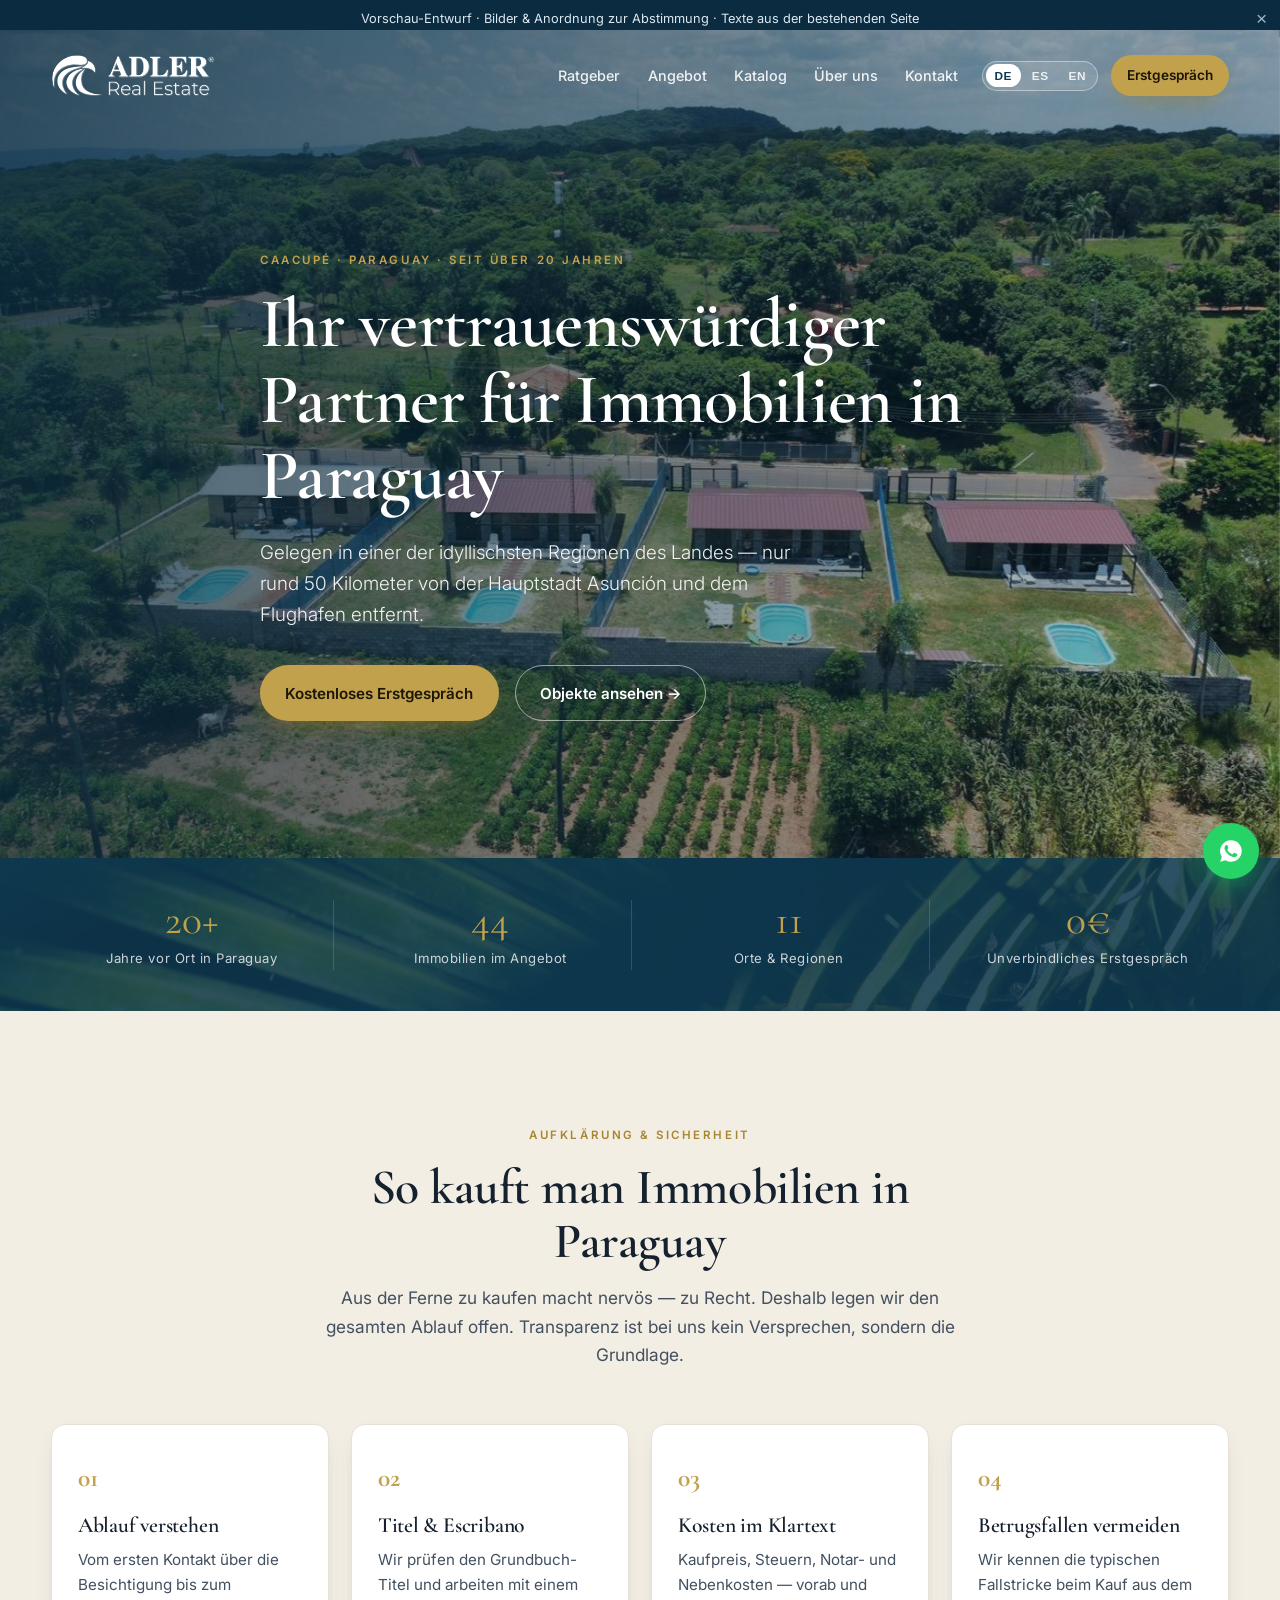
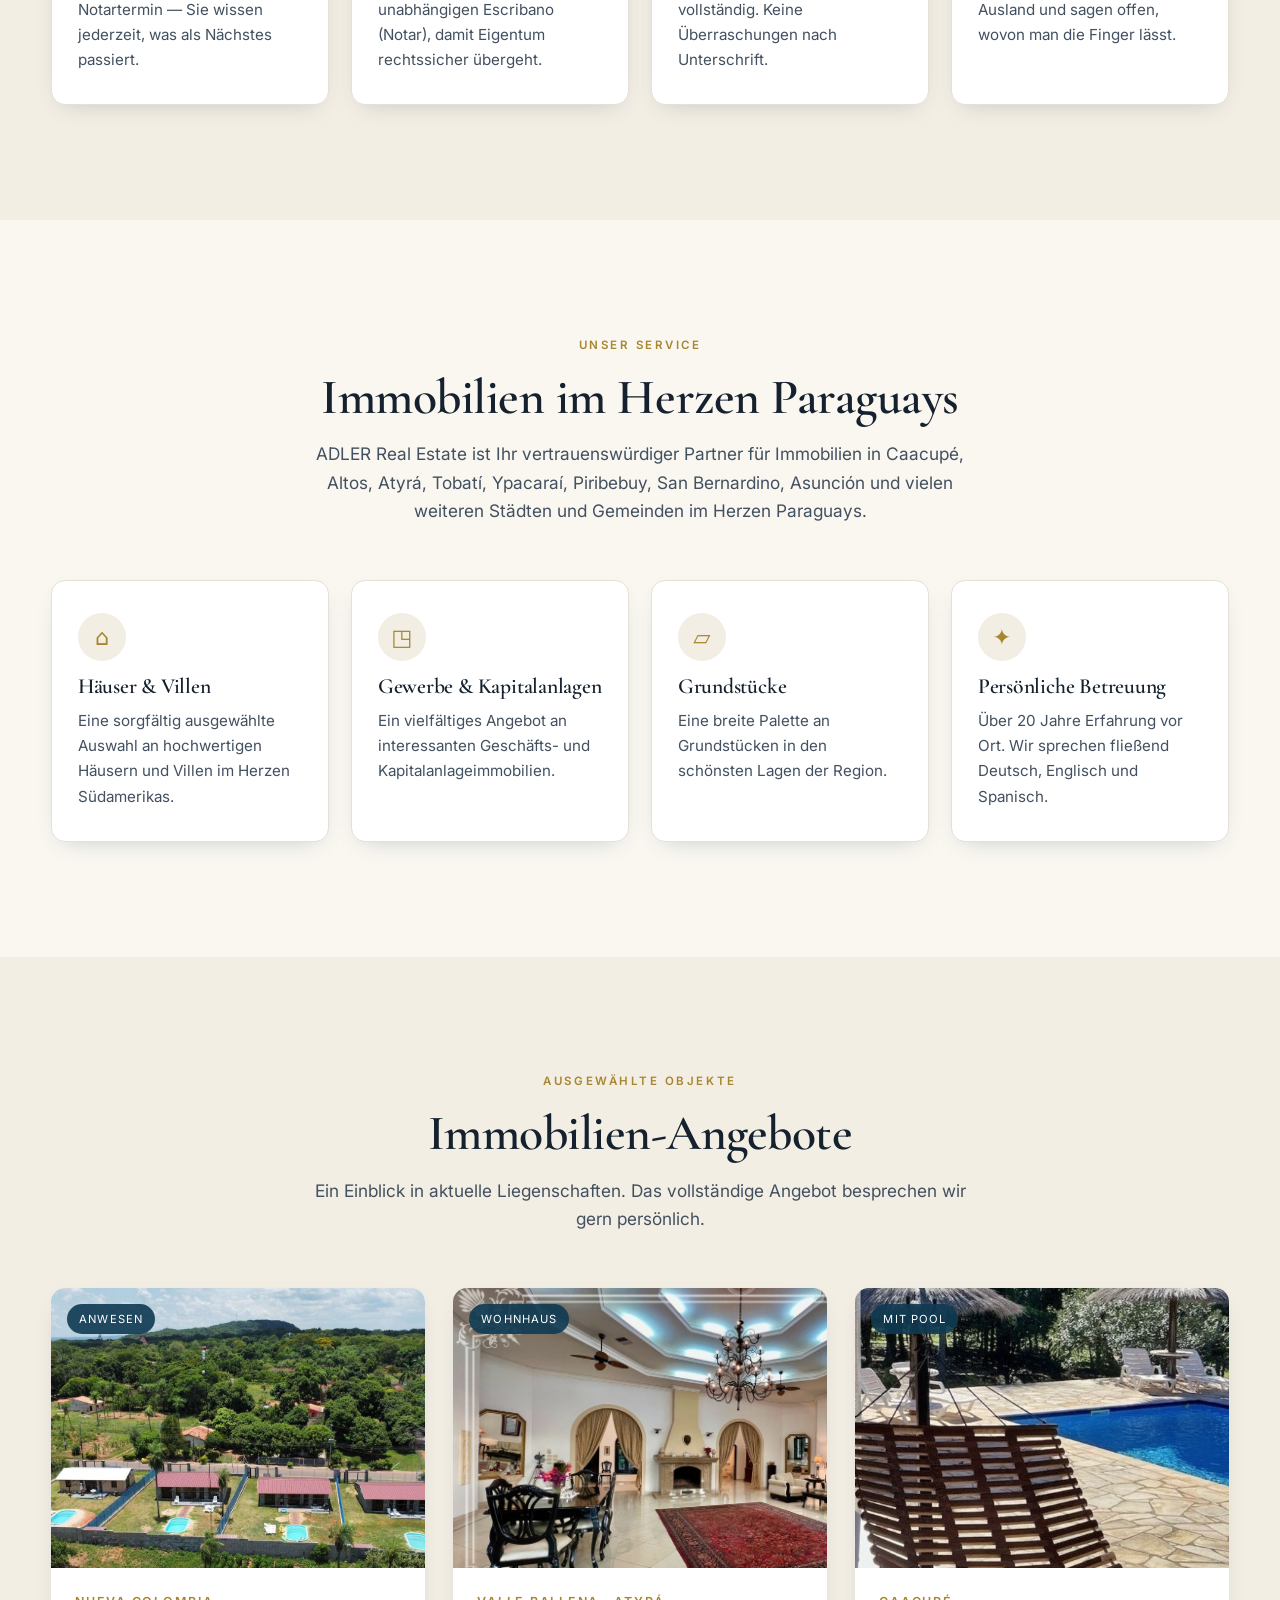
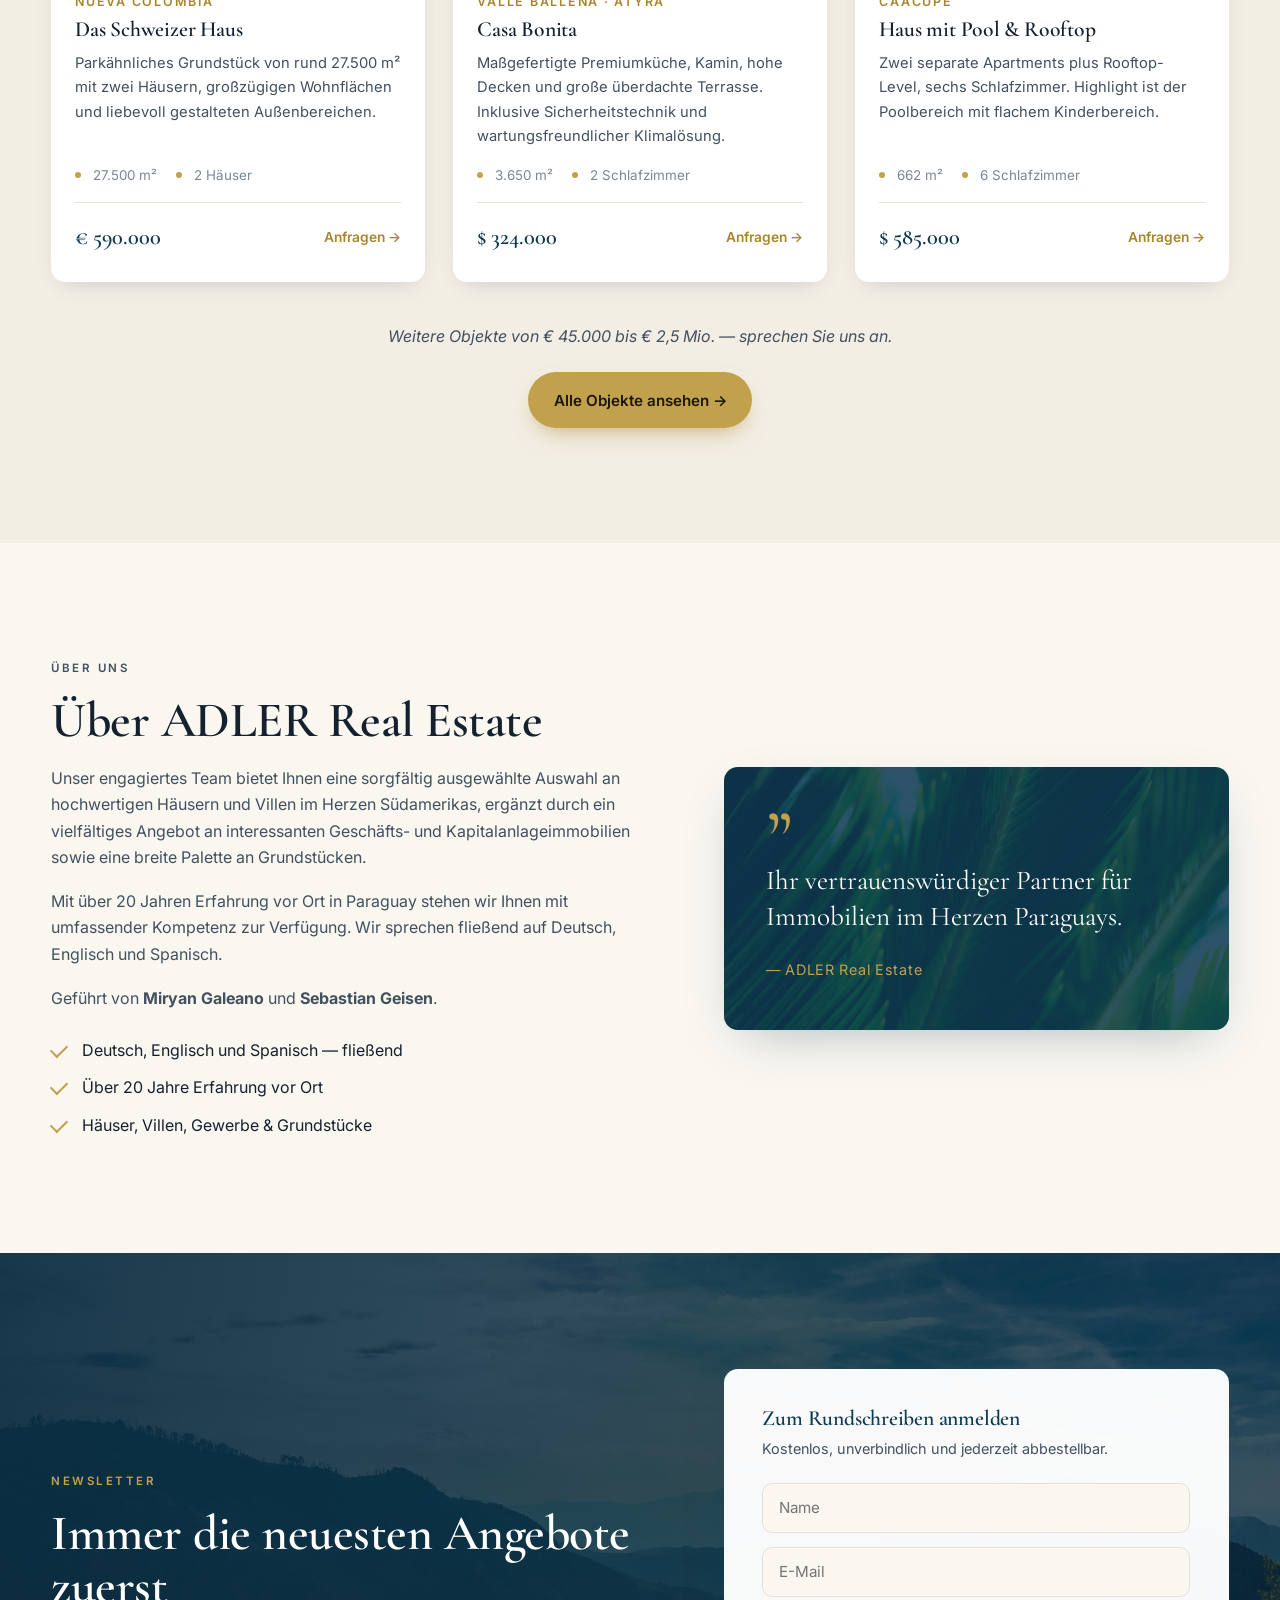
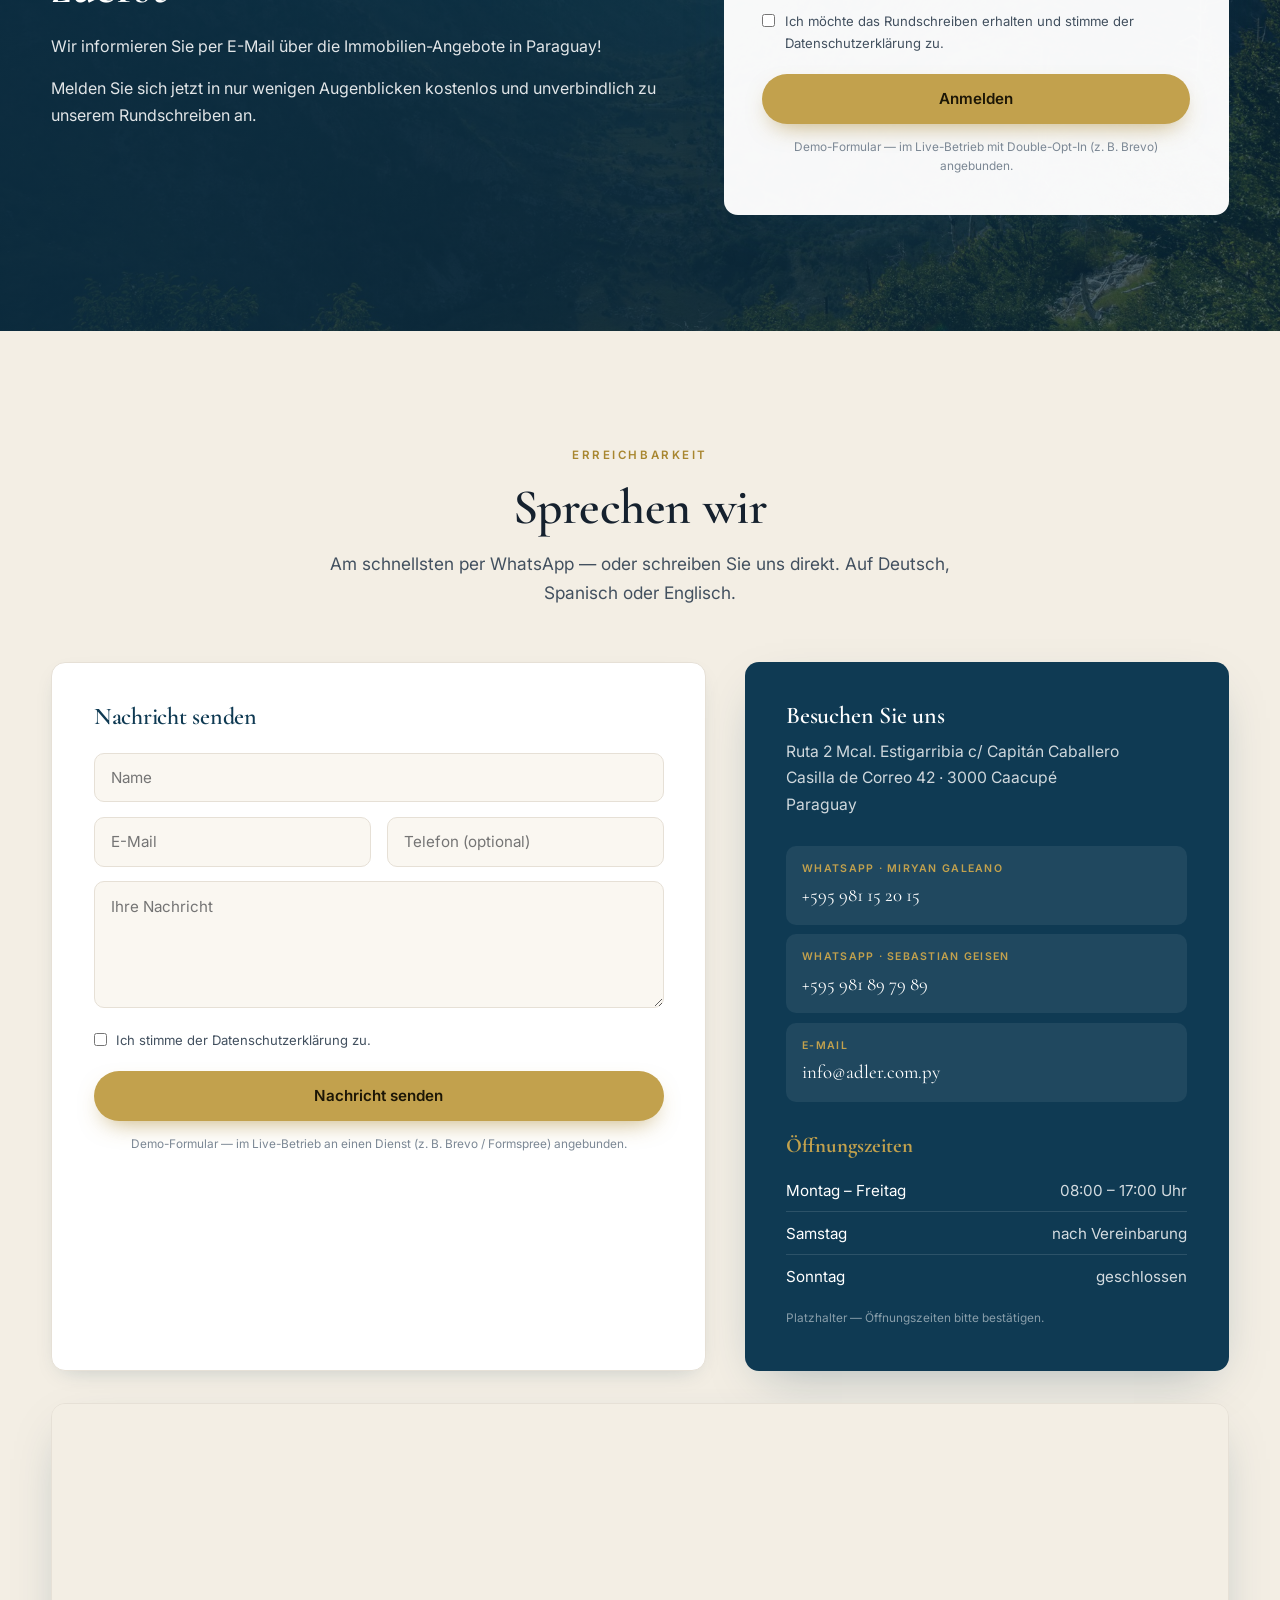
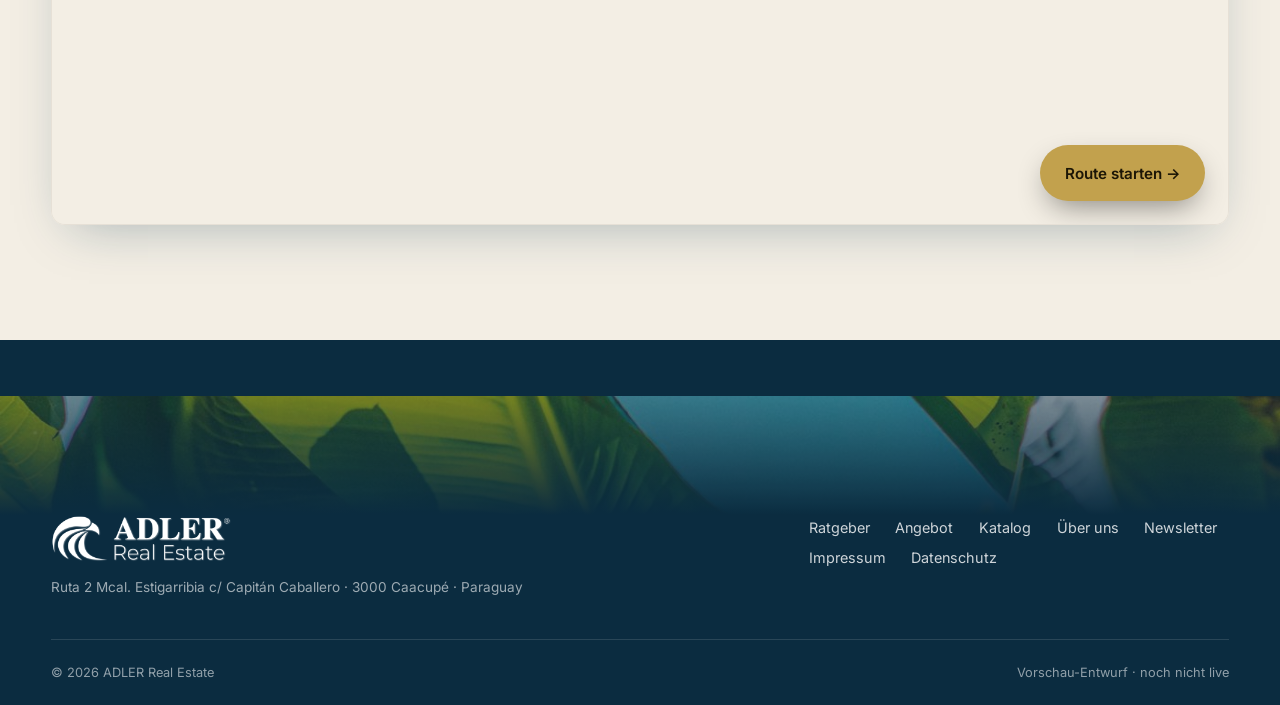
==== index.html @ 0ce776f1 "Favicon (Adlerkopf), 'exklusiv' entfernt (neutrale echte Wortwahl), Detailseiten: 2-Spalten mit stic" ====
<!DOCTYPE html>
<html lang="de">
<head>
  <meta charset="UTF-8" />
  <meta name="viewport" content="width=device-width, initial-scale=1.0" />
  <link rel="icon" type="image/png" sizes="32x32" href="assets/img/favicon-32.png" />
  <link rel="icon" type="image/png" sizes="512x512" href="assets/img/favicon-512.png" />
  <link rel="apple-touch-icon" href="assets/img/favicon-180.png" />
  <title>ADLER Real Estate — Immobilien in Paraguay, ehrlich begleitet</title>
  <meta name="description" content="Immobilien in Paraguay mit über 20 Jahren Erfahrung vor Ort. Ehrliche Begleitung beim Kauf — Ablauf, Kosten und Sicherheit transparent erklärt. Deutsch · Español · English." />
  <link rel="preconnect" href="https://fonts.googleapis.com" />
  <link rel="preconnect" href="https://fonts.gstatic.com" crossorigin />
  <link href="https://fonts.googleapis.com/css2?family=Cormorant+Garamond:ital,wght@0,400;0,500;0,600;0,700;1,400&family=Inter:wght@300;400;500;600;700&display=swap" rel="stylesheet" />
  <link rel="stylesheet" href="assets/css/styles.css?v=10" />
</head>
<body>

  <!-- Prototype banner -->
  <div class="proto-bar" id="protoBar">
    <span data-i18n="proto">Vorschau-Entwurf · Inhalte &amp; Bilder sind Platzhalter zur Abstimmung</span>
    <button class="proto-close" aria-label="schließen" onclick="document.getElementById('protoBar').remove()">×</button>
  </div>

  <!-- Header -->
  <header class="site-header" id="header">
    <div class="container header-inner">
      <a href="#top" class="brand" aria-label="ADLER Real Estate">
        <img src="assets/img/logo-white.png" alt="ADLER Real Estate" class="brand-logo brand-logo--light" />
        <img src="assets/img/logo.png" alt="ADLER Real Estate" class="brand-logo brand-logo--dark" />
      </a>

      <nav class="nav" id="nav">
        <a href="#kaufen" data-i18n="nav.guide">Ratgeber</a>
        <a href="#angebot" data-i18n="nav.offer">Angebot</a>
        <a href="katalog.html" data-i18n="nav.catalog">Katalog</a>
        <a href="#ueber" data-i18n="nav.about">Über uns</a>
        <a href="#kontakt" data-i18n="nav.contact">Kontakt</a>
      </nav>

      <div class="header-actions">
        <div class="lang" id="lang">
          <button class="lang-btn" data-lang="de" aria-pressed="true">DE</button>
          <button class="lang-btn" data-lang="es" aria-pressed="false">ES</button>
          <button class="lang-btn" data-lang="en" aria-pressed="false">EN</button>
        </div>
        <a href="https://wa.me/595981152015" class="btn btn-gold btn-sm" target="_blank" rel="noopener" data-i18n="cta.talk">Erstgespräch</a>
        <button class="burger" id="burger" aria-label="Menü"><span></span><span></span><span></span></button>
      </div>
    </div>
  </header>

  <main id="top">

    <!-- Hero -->
    <section class="hero">
      <div class="hero-bg" style="background-image:url('assets/img/hero.jpg')"></div>
      <div class="hero-overlay"></div>
      <div class="container hero-content reveal">
        <p class="eyebrow light" data-i18n="hero.eyebrow">Caacupé · Paraguay · seit über 20 Jahren</p>
        <h1 data-i18n="hero.title">Ihr vertrauenswürdiger Partner für Immobilien in Paraguay</h1>
        <p class="hero-lead" data-i18n="hero.lead">Gelegen in einer der idyllischsten Regionen des Landes — nur rund 50 Kilometer von der Hauptstadt Asunción und dem Flughafen entfernt.</p>
        <div class="hero-cta">
          <a href="https://wa.me/595981152015" class="btn btn-gold" target="_blank" rel="noopener" data-i18n="hero.cta1">Kostenloses Erstgespräch</a>
          <a href="#objekte" class="btn btn-ghost" data-i18n="hero.cta2">Objekte ansehen →</a>
        </div>
      </div>
    </section>

    <!-- Trust bar -->
    <section class="trust" id="trust">
      <div class="container trust-grid">
        <div class="trust-item reveal"><span class="trust-num" data-count="20" data-suffix="+">0+</span><span class="trust-lbl" data-i18n="trust.years">Jahre vor Ort in Paraguay</span></div>
        <div class="trust-item reveal"><span class="trust-num" data-count="44">0</span><span class="trust-lbl" data-i18n="trust.objects">Immobilien im Angebot</span></div>
        <div class="trust-item reveal"><span class="trust-num" data-count="11">0</span><span class="trust-lbl" data-i18n="trust.regions">Orte &amp; Regionen</span></div>
        <div class="trust-item reveal"><span class="trust-num" data-count="0" data-suffix="€">0€</span><span class="trust-lbl" data-i18n="trust.first">Unverbindliches Erstgespräch</span></div>
      </div>
    </section>

    <!-- So kauft man in Paraguay (Aufklärung / Säule 1) -->
    <section class="section section-alt" id="kaufen">
      <div class="container">
        <div class="section-head reveal">
          <p class="eyebrow" data-i18n="buy.eyebrow">Aufklärung &amp; Sicherheit</p>
          <h2 data-i18n="buy.title">So kauft man Immobilien in Paraguay</h2>
          <p class="section-intro" data-i18n="buy.intro">Aus der Ferne zu kaufen macht nervös — zu Recht. Deshalb legen wir den gesamten Ablauf offen. Transparenz ist bei uns kein Versprechen, sondern die Grundlage.</p>
        </div>
        <div class="steps">
          <article class="step reveal">
            <span class="step-num">01</span>
            <h3 data-i18n="buy.s1.t">Ablauf verstehen</h3>
            <p data-i18n="buy.s1.d">Vom ersten Kontakt über die Besichtigung bis zum Notartermin — Sie wissen jederzeit, was als Nächstes passiert.</p>
          </article>
          <article class="step reveal">
            <span class="step-num">02</span>
            <h3 data-i18n="buy.s2.t">Titel &amp; Escribano</h3>
            <p data-i18n="buy.s2.d">Wir prüfen den Grundbuch-Titel und arbeiten mit einem unabhängigen Escribano (Notar), damit Eigentum rechtssicher übergeht.</p>
          </article>
          <article class="step reveal">
            <span class="step-num">03</span>
            <h3 data-i18n="buy.s3.t">Kosten im Klartext</h3>
            <p data-i18n="buy.s3.d">Kaufpreis, Steuern, Notar- und Nebenkosten — vorab und vollständig. Keine Überraschungen nach Unterschrift.</p>
          </article>
          <article class="step reveal">
            <span class="step-num">04</span>
            <h3 data-i18n="buy.s4.t">Betrugsfallen vermeiden</h3>
            <p data-i18n="buy.s4.d">Wir kennen die typischen Fallstricke beim Kauf aus dem Ausland und sagen offen, wovon man die Finger lässt.</p>
          </article>
        </div>
      </div>
    </section>

    <!-- Unser Service / Angebot -->
    <section class="section" id="angebot">
      <div class="container">
        <div class="section-head reveal">
          <p class="eyebrow" data-i18n="offer.eyebrow">Unser Service</p>
          <h2 data-i18n="offer.title">Immobilien im Herzen Paraguays</h2>
          <p class="section-intro" data-i18n="offer.intro">ADLER Real Estate ist Ihr vertrauenswürdiger Partner für Immobilien in Caacupé, Altos, Atyrá, Tobatí, Ypacaraí, Piribebuy, San Bernardino, Asunción und vielen weiteren Städten und Gemeinden im Herzen Paraguays.</p>
        </div>
        <div class="steps">
          <article class="step reveal">
            <span class="step-ico" aria-hidden="true">⌂</span>
            <h3 data-i18n="offer.o1.t">Häuser &amp; Villen</h3>
            <p data-i18n="offer.o1.d">Eine sorgfältig ausgewählte Auswahl an hochwertigen Häusern und Villen im Herzen Südamerikas.</p>
          </article>
          <article class="step reveal">
            <span class="step-ico" aria-hidden="true">◳</span>
            <h3 data-i18n="offer.o2.t">Gewerbe &amp; Kapitalanlagen</h3>
            <p data-i18n="offer.o2.d">Ein vielfältiges Angebot an interessanten Geschäfts- und Kapitalanlageimmobilien.</p>
          </article>
          <article class="step reveal">
            <span class="step-ico" aria-hidden="true">▱</span>
            <h3 data-i18n="offer.o3.t">Grundstücke</h3>
            <p data-i18n="offer.o3.d">Eine breite Palette an Grundstücken in den schönsten Lagen der Region.</p>
          </article>
          <article class="step reveal">
            <span class="step-ico" aria-hidden="true">✦</span>
            <h3 data-i18n="offer.o4.t">Persönliche Betreuung</h3>
            <p data-i18n="offer.o4.d">Über 20 Jahre Erfahrung vor Ort. Wir sprechen fließend Deutsch, Englisch und Spanisch.</p>
          </article>
        </div>
      </div>
    </section>

    <!-- Objekte (Einblick statt Katalog / Säule 2) -->
    <section class="section section-alt" id="objekte">
      <div class="container">
        <div class="section-head reveal">
          <p class="eyebrow" data-i18n="list.eyebrow">Einblick statt Katalog</p>
          <h2 data-i18n="list.title">Ausgewählte Objekte</h2>
          <p class="section-intro" data-i18n="list.intro">Ein kuratierter Einblick in aktuelle Liegenschaften. Das vollständige Angebot — auch diskrete Off-Market-Objekte — besprechen wir gern persönlich.</p>
        </div>

        <div class="listings">
          <article class="card reveal">
            <div class="card-img"><img src="assets/img/listing-estate.jpg" alt="Schweizer Haus, Nueva Colombia" loading="lazy" data-lightbox /><span class="card-tag" data-i18n="list.tag.estate">Anwesen</span></div>
            <div class="card-body">
              <p class="card-loc" data-i18n="list.l1.loc">Nueva Colombia</p>
              <h3 data-i18n="list.l1.t">Das Schweizer Haus</h3>
              <p class="card-desc" data-i18n="list.l1.d">Parkähnliches Grundstück von rund 27.500 m² mit zwei Häusern, großzügigen Wohnflächen und liebevoll gestalteten Außenbereichen.</p>
              <div class="card-meta"><span>27.500 m²</span><span data-i18n="list.l1.m">2 Häuser</span></div>
              <div class="card-foot"><span class="price">€ 590.000</span><a href="https://wa.me/595981152015" target="_blank" rel="noopener" class="card-link" data-i18n="list.inquire">Anfragen →</a></div>
            </div>
          </article>

          <article class="card reveal">
            <div class="card-img"><img src="assets/img/listing-interior.jpg" alt="Casa Bonita, Valle Ballena" loading="lazy" data-lightbox /><span class="card-tag" data-i18n="list.tag.house">Wohnhaus</span></div>
            <div class="card-body">
              <p class="card-loc" data-i18n="list.l2.loc">Valle Ballena · Atyrá</p>
              <h3 data-i18n="list.l2.t">Casa Bonita</h3>
              <p class="card-desc" data-i18n="list.l2.d">Maßgefertigte Premiumküche, Kamin, hohe Decken und große überdachte Terrasse. Inklusive Sicherheitstechnik und wartungsfreundlicher Klimalösung.</p>
              <div class="card-meta"><span>3.650 m²</span><span data-i18n="list.l2.m">2 Schlafzimmer</span></div>
              <div class="card-foot"><span class="price">$ 324.000</span><a href="https://wa.me/595981152015" target="_blank" rel="noopener" class="card-link" data-i18n="list.inquire">Anfragen →</a></div>
            </div>
          </article>

          <article class="card reveal">
            <div class="card-img"><img src="assets/img/listing-pool.jpg" alt="Modernes Haus mit Pool, Caacupé" loading="lazy" data-lightbox /><span class="card-tag" data-i18n="list.tag.pool">Mit Pool</span></div>
            <div class="card-body">
              <p class="card-loc" data-i18n="list.l3.loc">Caacupé</p>
              <h3 data-i18n="list.l3.t">Haus mit Pool &amp; Rooftop</h3>
              <p class="card-desc" data-i18n="list.l3.d">Zwei separate Apartments plus Rooftop-Level, sechs Schlafzimmer. Highlight ist der Poolbereich mit flachem Kinderbereich.</p>
              <div class="card-meta"><span>662 m²</span><span data-i18n="list.l3.m">6 Schlafzimmer</span></div>
              <div class="card-foot"><span class="price">$ 585.000</span><a href="https://wa.me/595981152015" target="_blank" rel="noopener" class="card-link" data-i18n="list.inquire">Anfragen →</a></div>
            </div>
          </article>
        </div>

        <p class="listings-more reveal" data-i18n="list.more">Über 40 weitere Objekte von € 45.000 bis € 2,5 Mio. — im vollständigen Katalog.</p>
        <div class="reveal" style="text-align:center;margin-top:1.4rem"><a href="katalog.html" class="btn btn-gold" data-i18n="list.catalogBtn">Alle Objekte ansehen →</a></div>
      </div>
    </section>

    <!-- Über uns (Säule 3) -->
    <section class="section" id="ueber">
      <div class="container about-grid">
        <div class="about-text reveal">
          <p class="eyebrow" data-i18n="about.eyebrow">Über uns</p>
          <h2 data-i18n="about.title">Über ADLER Real Estate</h2>
          <p data-i18n="about.p1">Unser engagiertes Team bietet Ihnen eine sorgfältig ausgewählte Auswahl an hochwertigen Häusern und Villen im Herzen Südamerikas, ergänzt durch ein vielfältiges Angebot an interessanten Geschäfts- und Kapitalanlageimmobilien sowie eine breite Palette an Grundstücken.</p>
          <p data-i18n="about.p2">Mit über 20 Jahren Erfahrung vor Ort in Paraguay stehen wir Ihnen mit umfassender Kompetenz zur Verfügung. Wir sprechen fließend auf Deutsch, Englisch und Spanisch.</p>
          <p data-i18n="about.p3">Geführt von <strong>Miryan Galeano</strong> und <strong>Sebastian Geisen</strong>.</p>
          <ul class="ticks">
            <li data-i18n="about.t1">Deutsch, Englisch und Spanisch — fließend</li>
            <li data-i18n="about.t2">Über 20 Jahre Erfahrung vor Ort</li>
            <li data-i18n="about.t3">Häuser, Villen, Gewerbe &amp; Grundstücke</li>
          </ul>
        </div>
        <div class="about-card reveal">
          <div class="quote-mark">”</div>
          <p class="quote" data-i18n="about.quote">Ihr vertrauenswürdiger Partner für Immobilien im Herzen Paraguays.</p>
          <p class="quote-by" data-i18n="about.by">— ADLER Real Estate</p>
        </div>
      </div>
    </section>

    <!-- Newsletter / Rundschreiben -->
    <section class="section project" id="newsletter">
      <div class="project-bg" style="background-image:url('assets/img/stock/valley.jpg')"></div>
      <div class="project-overlay"></div>
      <div class="container project-inner">
        <div class="project-text reveal">
          <p class="eyebrow light" data-i18n="news.eyebrow">Newsletter</p>
          <h2 data-i18n="news.title">Immer die neuesten Angebote zuerst</h2>
          <p data-i18n="news.p1">Wir informieren Sie per E-Mail über die Immobilien-Angebote in Paraguay!</p>
          <p data-i18n="news.p2">Melden Sie sich jetzt in nur wenigen Augenblicken kostenlos und unverbindlich zu unserem Rundschreiben an.</p>
        </div>

        <form class="signup reveal" id="signup" novalidate>
          <h3 data-i18n="news.form.title">Zum Rundschreiben anmelden</h3>
          <p class="signup-sub" data-i18n="news.form.sub">Kostenlos, unverbindlich und jederzeit abbestellbar.</p>
          <div class="field"><input type="text" name="name" required data-i18n-ph="news.form.name" placeholder="Name" /></div>
          <div class="field"><input type="email" name="email" required data-i18n-ph="news.form.email" placeholder="E-Mail" /></div>
          <label class="consent"><input type="checkbox" name="consent" required /> <span data-i18n="news.form.consent">Ich möchte das Rundschreiben erhalten und stimme der Datenschutzerklärung zu.</span></label>
          <button type="submit" class="btn btn-gold btn-block" data-i18n="news.form.submit">Anmelden</button>
          <p class="form-note" data-i18n="news.form.note">Demo-Formular — im Live-Betrieb mit Double-Opt-In (z. B. Brevo) angebunden.</p>
          <p class="form-success" id="formSuccess" hidden data-i18n="news.form.success">Danke! Im Live-Betrieb erhalten Sie jetzt eine Bestätigungs-E-Mail.</p>
        </form>
      </div>
    </section>

    <!-- Kontakt -->
    <section class="section section-alt" id="kontakt">
      <div class="container">
        <div class="section-head reveal">
          <p class="eyebrow" data-i18n="contact.eyebrow">Erreichbarkeit</p>
          <h2 data-i18n="contact.title">Sprechen wir — unverbindlich</h2>
          <p class="section-intro" data-i18n="contact.intro">Am schnellsten per WhatsApp. Auf Deutsch, Spanisch oder Englisch.</p>
        </div>
        <div class="contact-top">
          <form class="contact-form reveal" id="contactForm" novalidate>
            <h3 data-i18n="contact.form.title">Nachricht senden</h3>
            <div class="field"><input type="text" name="name" required data-i18n-ph="contact.form.name" placeholder="Name" /></div>
            <div class="field-row">
              <div class="field"><input type="email" name="email" required data-i18n-ph="contact.form.email" placeholder="E-Mail" /></div>
              <div class="field"><input type="tel" name="phone" data-i18n-ph="contact.form.phone" placeholder="Telefon (optional)" /></div>
            </div>
            <div class="field"><textarea name="message" rows="5" required data-i18n-ph="contact.form.msg" placeholder="Ihre Nachricht"></textarea></div>
            <label class="consent"><input type="checkbox" name="consent" required /> <span data-i18n="contact.form.consent">Ich stimme der Datenschutzerklärung zu.</span></label>
            <button type="submit" class="btn btn-gold btn-block" data-i18n="contact.form.submit">Nachricht senden</button>
            <p class="form-note" data-i18n="contact.form.note">Demo-Formular — im Live-Betrieb an einen Dienst (z. B. Brevo / Formspree) angebunden.</p>
            <p class="form-success" id="contactSuccess" hidden data-i18n="contact.form.success">Danke! Im Live-Betrieb wird Ihre Nachricht jetzt versendet.</p>
          </form>

          <aside class="contact-aside reveal">
            <div class="aside-block">
              <h3 data-i18n="contact.info.title">Besuchen Sie uns</h3>
              <p class="info-addr">Ruta 2 Mcal. Estigarribia c/ Capitán Caballero<br/>Casilla de Correo 42 · 3000 Caacupé<br/>Paraguay</p>
            </div>
            <ul class="info-links">
              <li><a href="https://wa.me/595981152015" target="_blank" rel="noopener"><span>WhatsApp · Miryan Galeano</span>+595 981 15 20 15</a></li>
              <li><a href="https://wa.me/595981897989" target="_blank" rel="noopener"><span>WhatsApp · Sebastian Geisen</span>+595 981 89 79 89</a></li>
              <li><a href="mailto:info@adler.com.py"><span>E-Mail</span>info@adler.com.py</a></li>
            </ul>
            <div class="aside-block">
              <h4 data-i18n="contact.hours.title">Öffnungszeiten</h4>
              <ul class="hours-list">
                <li><span data-i18n="contact.hours.d1">Montag – Freitag</span><span data-i18n="contact.hours.h1">08:00 – 17:00 Uhr</span></li>
                <li><span data-i18n="contact.hours.d2">Samstag</span><span data-i18n="contact.hours.h2">nach Vereinbarung</span></li>
                <li><span data-i18n="contact.hours.d3">Sonntag</span><span data-i18n="contact.hours.h3">geschlossen</span></li>
              </ul>
              <p class="hours-note" data-i18n="contact.hours.note">Platzhalter — Öffnungszeiten bitte bestätigen.</p>
            </div>
          </aside>
        </div>

        <div class="contact-map reveal">
          <iframe title="ADLER Real Estate — Caacupé, Paraguay" src="https://www.google.com/maps?q=-25.3870371,-57.1447589&z=16&output=embed" loading="lazy" referrerpolicy="no-referrer-when-downgrade"></iframe>
          <a class="btn btn-gold map-route" href="https://www.google.com/maps/dir/?api=1&destination=-25.3870371,-57.1447589" target="_blank" rel="noopener" data-i18n="contact.route">Route starten →</a>
        </div>
      </div>
    </section>
  </main>

  <!-- Footer -->
  <footer class="site-footer">
    <div class="footer-leaf" style="background-image:url('assets/img/stock/tropical.jpg')" aria-hidden="true"></div>
    <div class="container footer-inner">
      <div class="footer-brand">
        <img src="assets/img/logo-white.png" alt="ADLER Real Estate" class="footer-logo" />
        <p class="footer-addr">Ruta 2 Mcal. Estigarribia c/ Capitán Caballero · 3000 Caacupé · Paraguay</p>
      </div>
      <nav class="footer-nav">
        <a href="#kaufen" data-i18n="nav.guide">Ratgeber</a>
        <a href="#angebot" data-i18n="nav.offer">Angebot</a>
        <a href="katalog.html" data-i18n="nav.catalog">Katalog</a>
        <a href="#ueber" data-i18n="nav.about">Über uns</a>
        <a href="#newsletter" data-i18n="nav.news">Newsletter</a>
        <a href="impressum.html" data-i18n="footer.imprint">Impressum</a>
        <a href="datenschutz.html" data-i18n="footer.privacy">Datenschutz</a>
      </nav>
    </div>
    <div class="container footer-bottom">
      <span>© <span id="year"></span> ADLER Real Estate</span>
      <span class="footer-proto" data-i18n="footer.proto">Vorschau-Entwurf · noch nicht live</span>
    </div>
  </footer>

  <!-- Lightbox -->
  <div class="lightbox" id="lightbox" hidden><button class="lb-close" aria-label="schließen">×</button><img id="lbImg" src="" alt="" /></div>

  <!-- Floating WhatsApp -->
  <a href="https://wa.me/595981152015" class="fab-wa" target="_blank" rel="noopener" aria-label="WhatsApp">
    <svg viewBox="0 0 24 24" width="26" height="26" fill="currentColor"><path d="M12 2a10 10 0 0 0-8.5 15.3L2 22l4.8-1.4A10 10 0 1 0 12 2zm5.8 14.2c-.2.7-1.4 1.3-2 1.4-.5.1-1.2.1-1.9-.1-.4-.1-1-.3-1.7-.6-3-1.3-4.9-4.3-5-4.5-.2-.2-1.2-1.6-1.2-3 0-1.5.7-2.2 1-2.5.2-.3.5-.4.7-.4h.5c.2 0 .4 0 .6.5l.8 1.9c.1.2.1.4 0 .6l-.4.5-.3.3c-.2.2-.3.4-.2.7.2.5.9 1.6 1.9 2.4 1.2 1.1 2.2 1.4 2.5 1.5.2.1.5.1.7-.1l.8-1c.2-.3.4-.2.7-.1l1.9.9c.3.1.5.2.5.4.1.2.1.9-.1 1.5z"/></svg>
  </a>

  <script src="assets/js/i18n.js?v=10"></script>
  <script src="assets/js/app.js?v=10"></script>
</body>
</html>
---- assets/css/styles.css ----
/* ===== ADLER Real Estate — Premium Prototype ===== */
:root{
  --ink:#15212e;
  --ink-soft:#42505f;
  --muted:#7b8794;
  --line:#e6e0d6;
  --cream:#faf7f1;
  --cream-2:#f3eee4;
  --white:#ffffff;
  --navy:#0f3a53;       /* deep petrol from brand */
  --navy-2:#0b2c40;
  --blue:#1f6ea8;       /* logo blue */
  --gold:#c2a14d;
  --gold-deep:#a8862f;
  --shadow:0 18px 50px -20px rgba(15,58,83,.35);
  --shadow-sm:0 8px 24px -12px rgba(15,58,83,.28);
  --radius:14px;
  --maxw:1180px;
  --serif:"Cormorant Garamond",Georgia,serif;
  --sans:"Inter",system-ui,-apple-system,Segoe UI,Roboto,sans-serif;
}

*{box-sizing:border-box;margin:0;padding:0}
html{scroll-behavior:smooth}
body{font-family:var(--sans);color:var(--ink);background:var(--cream);line-height:1.65;-webkit-font-smoothing:antialiased}
img{max-width:100%;display:block}
a{color:inherit;text-decoration:none}
.container{width:min(var(--maxw),92%);margin-inline:auto}

h1,h2,h3{font-family:var(--serif);font-weight:600;line-height:1.08;letter-spacing:-.01em;color:var(--ink)}
h1{font-size:clamp(2.5rem,6vw,4.4rem)}
h2{font-size:clamp(2rem,4vw,3.1rem)}
h3{font-size:1.35rem}

.eyebrow{font-family:var(--sans);text-transform:uppercase;letter-spacing:.22em;font-size:.72rem;font-weight:600;color:var(--gold-deep);margin-bottom:1rem}
.eyebrow.light{color:var(--gold)}

/* ---- Buttons ---- */
.btn{display:inline-flex;align-items:center;gap:.5em;font-family:var(--sans);font-weight:600;font-size:.95rem;padding:.95em 1.6em;border-radius:999px;border:1.5px solid transparent;cursor:pointer;transition:.25s ease;white-space:nowrap}
.btn-gold{background:var(--gold);color:#1c1606;box-shadow:0 10px 24px -10px rgba(168,134,47,.7)}
.btn-gold:hover{background:var(--gold-deep);transform:translateY(-2px)}
.btn-ghost{border-color:rgba(255,255,255,.55);color:#fff}
.btn-ghost:hover{background:rgba(255,255,255,.12);border-color:#fff}
.btn-sm{padding:.6em 1.1em;font-size:.85rem}
.btn-block{width:100%;justify-content:center}

/* ---- Prototype bar ---- */
.proto-bar{background:var(--navy-2);color:#dce8ef;font-size:.8rem;text-align:center;padding:.5rem 2.5rem;position:relative}
.proto-close{position:absolute;right:.8rem;top:50%;transform:translateY(-50%);background:none;border:0;color:#9fb6c4;font-size:1.2rem;cursor:pointer;line-height:1}

/* ---- Header ---- */
.site-header{position:sticky;top:0;z-index:60;transition:.3s ease;background:transparent}
.site-header.scrolled{background:rgba(250,247,241,.92);backdrop-filter:blur(12px);box-shadow:0 1px 0 var(--line)}
.header-inner{display:flex;align-items:center;gap:1.5rem;padding:1.1rem 0}
.brand{display:flex;align-items:center;color:var(--navy)}
.brand-logo{height:42px;width:auto;display:block}
.brand-logo--dark{display:none}
.site-header.scrolled .brand-logo--light{display:none}
.site-header.scrolled .brand-logo--dark{display:block}
.brand-text{display:flex;flex-direction:column;line-height:1}
.brand-name{font-family:var(--serif);font-weight:700;font-size:1.5rem;letter-spacing:.06em}
.brand-sub{font-family:var(--sans);font-size:.66rem;letter-spacing:.32em;text-transform:uppercase;opacity:.8;margin-top:.15rem}
.nav{display:flex;gap:1.7rem;margin-left:auto;font-size:.9rem;font-weight:500}
.nav a{color:var(--ink-soft);position:relative;padding:.2rem 0}
.site-header:not(.scrolled) .nav a{color:rgba(255,255,255,.9)}
.nav a::after{content:"";position:absolute;left:0;bottom:-2px;width:0;height:1.5px;background:var(--gold);transition:.25s}
.nav a:hover::after{width:100%}
.header-actions{display:flex;align-items:center;gap:.8rem}
.nav~.header-actions{margin-left:0}
.lang{display:flex;gap:.15rem;border:1px solid var(--line);border-radius:999px;padding:.15rem;background:rgba(255,255,255,.6)}
.site-header:not(.scrolled) .lang{border-color:rgba(255,255,255,.4);background:rgba(255,255,255,.12)}
.lang-btn{border:0;background:none;font-size:.74rem;font-weight:600;letter-spacing:.04em;padding:.3rem .55rem;border-radius:999px;cursor:pointer;color:var(--ink-soft)}
.site-header:not(.scrolled) .lang-btn{color:rgba(255,255,255,.85)}
.lang-btn[aria-pressed="true"]{background:var(--navy);color:#fff}
.site-header:not(.scrolled) .lang-btn[aria-pressed="true"]{background:#fff;color:var(--navy)}
.burger{display:none;flex-direction:column;gap:5px;background:none;border:0;cursor:pointer;padding:.3rem}
.burger span{width:24px;height:2px;background:var(--navy);transition:.3s}
.site-header:not(.scrolled) .burger span{background:#fff}

/* ---- Hero ---- */
.hero{position:relative;min-height:92vh;display:flex;align-items:center;color:#fff;overflow:hidden;margin-top:-84px;padding-top:84px}
.hero-bg{position:absolute;inset:0;background-size:cover;background-position:center;transform:scale(1.05);animation:slowzoom 18s ease-out forwards}
@keyframes slowzoom{to{transform:scale(1)}}
.hero-overlay{position:absolute;inset:0;background:linear-gradient(105deg,rgba(11,44,64,.82) 0%,rgba(11,44,64,.55) 45%,rgba(11,44,64,.25) 100%)}
.hero-content{position:relative;max-width:760px;padding:3rem 0}
.hero h1{color:#fff;margin-bottom:1.4rem;text-shadow:0 2px 30px rgba(0,0,0,.25)}
.hero-lead{font-size:1.18rem;max-width:560px;color:rgba(255,255,255,.92);margin-bottom:2.2rem;font-weight:300}
.hero-cta{display:flex;gap:1rem;flex-wrap:wrap}
.scroll-hint{position:absolute;bottom:26px;left:50%;width:24px;height:40px;border:2px solid rgba(255,255,255,.5);border-radius:14px;transform:translateX(-50%)}
.scroll-hint::after{content:"";position:absolute;top:7px;left:50%;width:3px;height:8px;background:#fff;border-radius:2px;transform:translateX(-50%);animation:scrolldot 1.6s infinite}
@keyframes scrolldot{0%{opacity:0;top:7px}50%{opacity:1}100%{opacity:0;top:18px}}

/* ---- Trust ---- */
.trust{background:var(--navy);color:#fff}
.trust-grid{display:grid;grid-template-columns:repeat(4,1fr);gap:1rem;padding:2.6rem 0}
.trust-item{text-align:center;border-right:1px solid rgba(255,255,255,.14)}
.trust-item:last-child{border-right:0}
.trust-num{display:block;font-family:var(--serif);font-size:2.6rem;color:var(--gold);line-height:1}
.trust-lbl{display:block;font-size:.82rem;letter-spacing:.04em;color:rgba(255,255,255,.78);margin-top:.4rem}

/* ---- Sections ---- */
.section{padding:clamp(4rem,9vw,7.5rem) 0}
.section-alt{background:var(--cream-2)}
.section-head{max-width:680px;margin:0 auto 3.4rem;text-align:center}
.section-intro{color:var(--ink-soft);font-size:1.08rem;margin-top:1rem}

/* ---- Steps ---- */
.steps{display:grid;grid-template-columns:repeat(4,1fr);gap:1.4rem}
.step{background:var(--white);border:1px solid var(--line);border-radius:var(--radius);padding:2rem 1.6rem;box-shadow:var(--shadow-sm);transition:.3s}
.step:hover{transform:translateY(-5px);box-shadow:var(--shadow)}
.step-num{font-family:var(--serif);font-size:1.6rem;color:var(--gold);font-weight:700}
.step-ico{display:inline-flex;align-items:center;justify-content:center;width:48px;height:48px;border-radius:50%;background:var(--cream-2);color:var(--gold-deep);font-size:1.4rem;line-height:1}
.step h3{margin:.9rem 0 .6rem}
.step p{color:var(--ink-soft);font-size:.95rem}

/* ---- Listings ---- */
.listings{display:grid;grid-template-columns:repeat(3,1fr);gap:1.8rem}
.card{background:var(--white);border-radius:var(--radius);overflow:hidden;box-shadow:var(--shadow-sm);transition:.35s;display:flex;flex-direction:column}
.card:hover{transform:translateY(-6px);box-shadow:var(--shadow)}
.card-img{position:relative;aspect-ratio:4/3;overflow:hidden}
.card-img img{width:100%;height:100%;object-fit:cover;cursor:zoom-in;transition:.5s}
.card:hover .card-img img{transform:scale(1.06)}
.card-tag{position:absolute;top:1rem;left:1rem;background:rgba(15,58,83,.9);color:#fff;font-size:.7rem;letter-spacing:.1em;text-transform:uppercase;padding:.35rem .75rem;border-radius:999px}
.card-body{padding:1.5rem 1.5rem 1.6rem;display:flex;flex-direction:column;flex:1}
.card-loc{font-size:.78rem;letter-spacing:.14em;text-transform:uppercase;color:var(--gold-deep);font-weight:600}
.card h3{margin:.35rem 0 .6rem}
.card-desc{color:var(--ink-soft);font-size:.92rem;flex:1}
.card-meta{display:flex;gap:1.2rem;margin:1rem 0;font-size:.84rem;color:var(--muted)}
.card-meta span{position:relative;padding-left:1.1rem}
.card-meta span::before{content:"";position:absolute;left:0;top:50%;width:6px;height:6px;border-radius:50%;background:var(--gold);transform:translateY(-50%)}
.card-foot{display:flex;align-items:center;justify-content:space-between;border-top:1px solid var(--line);padding-top:1rem;margin-top:auto}
.price{font-family:var(--serif);font-size:1.4rem;font-weight:600;color:var(--navy)}
.card-link{font-size:.86rem;font-weight:600;color:var(--gold-deep)}
.card-link:hover{color:var(--gold)}
.listings-more{text-align:center;margin-top:2.6rem;color:var(--ink-soft);font-style:italic}

/* ---- About ---- */
.about-grid{display:grid;grid-template-columns:1.1fr .9fr;gap:3.5rem;align-items:center}
.about-text p{color:var(--ink-soft);margin-top:1.1rem}
.about-text .eyebrow{margin-top:0}
.ticks{list-style:none;margin-top:1.6rem;display:grid;gap:.7rem}
.ticks li{position:relative;padding-left:1.9rem;color:var(--ink)}
.ticks li::before{content:"";position:absolute;left:0;top:.45rem;width:14px;height:8px;border-left:2px solid var(--gold);border-bottom:2px solid var(--gold);transform:rotate(-45deg)}
.about-card{background:var(--navy);color:#fff;border-radius:var(--radius);padding:3rem 2.6rem;position:relative;box-shadow:var(--shadow)}
.quote-mark{font-family:var(--serif);font-size:5rem;color:var(--gold);line-height:.6;height:2rem}
.quote{font-family:var(--serif);font-size:1.7rem;line-height:1.35;margin:1rem 0 1.4rem}
.quote-by{color:var(--gold);font-size:.9rem;letter-spacing:.05em}

/* ---- Project ---- */
.project{position:relative;color:#fff;overflow:hidden}
.project-bg{position:absolute;inset:0;background-size:cover;background-position:center}
.project-overlay{position:absolute;inset:0;background:linear-gradient(100deg,rgba(11,44,64,.94),rgba(11,44,64,.7))}
.project-inner{position:relative;display:grid;grid-template-columns:1.1fr .9fr;gap:3.5rem;align-items:center}
.project-text h2{color:#fff;margin-bottom:1.2rem}
.project-text p{color:rgba(255,255,255,.88);margin-top:1rem}
.signup{background:rgba(255,255,255,.97);color:var(--ink);border-radius:var(--radius);padding:2.4rem;box-shadow:var(--shadow)}
.signup h3{color:var(--navy)}
.signup-sub{font-size:.9rem;color:var(--ink-soft);margin:.4rem 0 1.4rem}
.field{margin-bottom:.9rem}
.field input{width:100%;padding:.9rem 1rem;border:1px solid var(--line);border-radius:10px;font-family:var(--sans);font-size:.95rem;background:var(--cream);transition:.2s}
.field input:focus{outline:none;border-color:var(--gold);background:#fff;box-shadow:0 0 0 3px rgba(194,161,77,.15)}
.consent{display:flex;gap:.6rem;align-items:flex-start;font-size:.82rem;color:var(--ink-soft);margin:.4rem 0 1.2rem}
.consent input{margin-top:.2rem;accent-color:var(--gold-deep)}
.form-note{font-size:.74rem;color:var(--muted);margin-top:.9rem;text-align:center}
.form-success{margin-top:1rem;padding:.8rem 1rem;background:#e9f3ec;color:#1e6b3a;border-radius:10px;font-size:.88rem;text-align:center}

/* ---- Project (Valle Ballena) ---- */
.project2-inner{display:grid;grid-template-columns:1.05fr .95fr;gap:3.2rem;align-items:center}
.project2-text{color:var(--ink-soft);margin-top:1rem}

/* ---- Contact ---- */
.contact-top{display:grid;grid-template-columns:1.15fr .85fr;gap:2.4rem;align-items:stretch;margin-bottom:2rem}
.contact-form{background:var(--white);border:1px solid var(--line);border-radius:var(--radius);padding:2.6rem;box-shadow:var(--shadow-sm)}
.contact-form h3{color:var(--navy);margin-bottom:1.4rem;font-size:1.5rem}
.field-row{display:grid;grid-template-columns:1fr 1fr;gap:1rem}
.field textarea{width:100%;padding:.95rem 1rem;border:1px solid var(--line);border-radius:10px;font-family:var(--sans);font-size:.95rem;background:var(--cream);resize:vertical;transition:.2s}
.field textarea:focus{outline:none;border-color:var(--gold);background:#fff;box-shadow:0 0 0 3px rgba(194,161,77,.15)}
.contact-aside{background:var(--navy);color:#fff;border-radius:var(--radius);padding:2.6rem;display:flex;flex-direction:column;gap:1.7rem;box-shadow:var(--shadow)}
.aside-block h3{color:#fff;font-size:1.5rem;margin-bottom:.6rem}
.aside-block h4{font-family:var(--serif);color:var(--gold);font-size:1.3rem;margin-bottom:.9rem}
.contact-aside .info-addr{color:rgba(255,255,255,.8);font-size:.98rem;line-height:1.7}
.info-links{list-style:none;display:grid;gap:.6rem}
.info-links a{display:flex;flex-direction:column;padding:.85rem 1rem;border-radius:10px;background:rgba(255,255,255,.07);font-family:var(--serif);color:#fff;font-size:1.18rem;transition:.2s}
.info-links a:hover{background:rgba(255,255,255,.14)}
.info-links a span{font-family:var(--sans);font-size:.66rem;letter-spacing:.12em;text-transform:uppercase;color:var(--gold);font-weight:600;margin-bottom:.2rem}
.hours-list{list-style:none;display:grid;gap:.55rem}
.hours-list li{display:flex;justify-content:space-between;gap:1rem;font-size:.95rem;color:rgba(255,255,255,.82);border-bottom:1px solid rgba(255,255,255,.12);padding-bottom:.5rem}
.hours-list li:last-child{border-bottom:0}
.hours-list li span:first-child{color:#fff}
.hours-note{font-size:.74rem;color:rgba(255,255,255,.5);margin-top:.8rem}
.contact-map{position:relative;border-radius:var(--radius);overflow:hidden;box-shadow:var(--shadow);border:1px solid var(--line)}
.contact-map iframe{width:100%;height:420px;border:0;display:block;background:var(--cream-2)}
.map-route{position:absolute;right:1.4rem;bottom:1.4rem;box-shadow:0 12px 30px -8px rgba(0,0,0,.45)}

/* ---- Footer ---- */
.site-footer{background:var(--navy-2);color:rgba(255,255,255,.8);padding-top:3.5rem}
.footer-inner{display:flex;justify-content:space-between;gap:2rem;flex-wrap:wrap;padding-bottom:2.5rem;border-bottom:1px solid rgba(255,255,255,.12)}
.footer-logo{height:46px;width:auto;display:block}
.footer-addr{font-size:.85rem;margin-top:.9rem;color:rgba(255,255,255,.6)}
.footer-nav{display:flex;flex-wrap:wrap;gap:.4rem 1.6rem;align-content:flex-start;max-width:420px;font-size:.9rem}
.footer-nav a:hover{color:var(--gold)}
.footer-bottom{display:flex;justify-content:space-between;padding:1.4rem 0;font-size:.8rem;color:rgba(255,255,255,.55);flex-wrap:wrap;gap:.5rem}

/* ---- Lightbox ---- */
.lightbox{position:fixed;inset:0;z-index:200;background:rgba(8,22,33,.94);display:flex;align-items:center;justify-content:center;padding:4vw}
.lightbox[hidden]{display:none}
.lightbox img{max-width:100%;max-height:90vh;border-radius:8px;box-shadow:0 30px 80px rgba(0,0,0,.5)}
.lb-close{position:absolute;top:1.2rem;right:1.6rem;background:none;border:0;color:#fff;font-size:2.4rem;cursor:pointer;line-height:1}

/* ---- Floating WhatsApp ---- */
.fab-wa{position:fixed;right:1.3rem;bottom:1.3rem;z-index:80;width:56px;height:56px;border-radius:50%;background:#25d366;color:#fff;display:flex;align-items:center;justify-content:center;box-shadow:0 10px 28px -8px rgba(37,211,102,.7);transition:.25s}
.fab-wa:hover{transform:scale(1.08)}

/* ---- Legal pages ---- */
.legal-header{border-bottom:1px solid var(--line);background:#fff}
.legal-header .container{display:flex;align-items:center;justify-content:space-between;padding:1rem 0}
.brand-logo-legal{height:40px;width:auto;display:block}
.legal-back{font-size:.9rem;color:var(--ink-soft);font-weight:500}
.legal-back:hover{color:var(--gold-deep)}
.legal{max-width:780px;padding:clamp(2.5rem,6vw,4.5rem) 0}
.legal h1{font-size:clamp(2rem,4vw,2.8rem);margin-bottom:.3rem}
.legal .legal-sub{color:var(--muted);margin-bottom:2rem}
.legal h2{font-size:1.35rem;margin:2.2rem 0 .7rem}
.legal p,.legal li{color:var(--ink-soft);margin-bottom:.7rem}
.legal ul{padding-left:1.2rem}
.legal a{color:var(--gold-deep);text-decoration:underline}
.legal .legal-note{background:var(--cream-2);border-left:3px solid var(--gold);padding:1rem 1.2rem;border-radius:8px;font-size:.9rem;color:var(--ink);margin:1.5rem 0}

/* ---- Reveal animation ---- */
.reveal{opacity:0;transform:translateY(26px);transition:opacity .7s ease,transform .7s ease}
.reveal.in{opacity:1;transform:none}

/* ---- Mobile ---- */
@media (max-width:900px){
  .about-grid,.project-inner,.project2-inner{grid-template-columns:1fr;gap:2.4rem}
  .steps{grid-template-columns:repeat(2,1fr)}
  .listings{grid-template-columns:repeat(2,1fr)}
  .contact-top{grid-template-columns:1fr}
  .trust-grid{grid-template-columns:repeat(2,1fr);gap:1.8rem 1rem}
  .trust-item:nth-child(2){border-right:0}
}
@media (max-width:720px){
  .nav{position:fixed;inset:84px 0 auto 0;flex-direction:column;background:var(--cream);padding:1.5rem 7%;gap:1.1rem;box-shadow:var(--shadow);transform:translateY(-130%);transition:.35s;margin:0}
  .nav.open{transform:none}
  .nav a{color:var(--ink-soft)!important;font-size:1.05rem}
  .burger{display:flex}
  .header-actions .btn{display:none}
  .listings{grid-template-columns:1fr}
  .steps{grid-template-columns:1fr}
  .field-row{grid-template-columns:1fr}
  .contact-map iframe{height:300px}
  .map-route{position:static;width:100%;justify-content:center;border-radius:0}
}
@media (max-width:480px){
  .trust-grid{grid-template-columns:1fr}
  .trust-item{border-right:0!important}
  .hero-cta{flex-direction:column}
  .hero-cta .btn{width:100%;justify-content:center}
}
@media (prefers-reduced-motion:reduce){
  *{animation:none!important}
  .reveal{opacity:1;transform:none;transition:none}
}

/* ===== Catalog & Detail ===== */
.cat-head-actions{display:flex;align-items:center;gap:1rem}
.cat-hero{background:var(--navy);color:#fff;padding:clamp(2.5rem,6vw,4rem) 0 3.2rem;text-align:center}
.cat-hero .eyebrow{color:var(--gold)}
.cat-hero h1{color:#fff}
.cat-hero p{color:rgba(255,255,255,.82);margin-top:.7rem;max-width:620px;margin-inline:auto}
.filters{display:flex;flex-wrap:wrap;gap:1rem;align-items:flex-end;background:var(--white);border:1px solid var(--line);border-radius:var(--radius);padding:1.4rem;box-shadow:var(--shadow);margin:-2.4rem auto 1.6rem;position:relative;z-index:3}
.filter{display:flex;flex-direction:column;gap:.35rem;flex:1;min-width:150px}
.filter label{font-size:.7rem;letter-spacing:.1em;text-transform:uppercase;color:var(--gold-deep);font-weight:600}
.filter select{padding:.7rem .8rem;border:1px solid var(--line);border-radius:10px;background:var(--cream);font-family:var(--sans);font-size:.95rem;cursor:pointer}
.filter select:focus{outline:none;border-color:var(--gold)}
.filter-reset{flex:0 0 auto}
.cat-count{color:var(--muted);font-size:.9rem;margin:.4rem 0 1.4rem}
.pagination{display:flex;justify-content:center;align-items:center;gap:.5rem;margin-top:2.8rem;flex-wrap:wrap}
.pagination button{min-width:42px;height:42px;padding:0 .6rem;border:1px solid var(--line);background:#fff;border-radius:10px;cursor:pointer;font-weight:600;color:var(--ink-soft);transition:.2s}
.pagination button:hover:not(:disabled){border-color:var(--gold);color:var(--gold-deep)}
.pagination button[aria-current="true"]{background:var(--navy);color:#fff;border-color:var(--navy)}
.pagination button:disabled{opacity:.4;cursor:default}
.cat-empty{text-align:center;color:var(--muted);padding:3rem 0}
.card-price-req{font-family:var(--serif);font-size:1.15rem;color:var(--gold-deep)}

.detail{padding:clamp(2rem,5vw,3.2rem) 0}
.detail-back{font-size:.9rem;color:var(--ink-soft);font-weight:500;display:inline-block;margin-bottom:1.4rem}
.detail-back:hover{color:var(--gold-deep)}
.detail-hero,.detail-grid{display:grid;grid-template-columns:minmax(0,1.6fr) minmax(0,.4fr);gap:2.4rem;align-items:start}
.detail-main{min-width:0}
.gallery{min-width:0}
.detail-img{border-radius:var(--radius);overflow:hidden;box-shadow:var(--shadow);border:1px solid var(--line)}
.detail-img img{width:100%;display:block}
.detail-side{position:sticky;top:90px;min-width:0}
.detail-card{background:var(--white);border:1px solid var(--line);border-radius:var(--radius);padding:1.8rem;box-shadow:var(--shadow-sm)}
.detail-card .card-loc{margin-bottom:.3rem}
.detail-card .price{font-size:1.9rem;display:block;margin:.2rem 0 .1rem}
.detail-card .price-sub{font-size:.85rem;color:var(--muted)}
.detail-facts{list-style:none;margin:1.3rem 0;display:grid;gap:.55rem}
.detail-facts li{display:flex;justify-content:space-between;gap:1rem;border-bottom:1px dashed var(--line);padding-bottom:.5rem;font-size:.92rem;color:var(--ink-soft)}
.detail-facts li span:first-child{color:var(--ink);font-weight:500}
.detail-desc{margin-top:2.6rem}
.detail-desc h2{font-size:1.6rem;margin-bottom:1rem}
.detail-desc h4{font-family:var(--serif);color:var(--navy);font-size:1.25rem;margin:1.8rem 0 .5rem}
.detail-desc p{color:var(--ink-soft);margin-bottom:1rem;line-height:1.75;text-align:justify;-webkit-hyphens:auto;hyphens:auto;text-wrap:pretty}
.detail-desc .desc-list{list-style:none;display:grid;gap:.55rem;margin:1.1rem 0 1.4rem}
.detail-desc .desc-list li{position:relative;padding-left:1.7rem;color:var(--ink-soft)}
.detail-desc .desc-list li::before{content:"";position:absolute;left:0;top:.55em;width:7px;height:7px;border-radius:50%;background:var(--gold)}
.detail-orig{margin-top:1.4rem;font-size:.88rem}
@media (max-width:760px){
  .detail-hero,.detail-grid{grid-template-columns:1fr}
  .detail-side{position:static}
  .cat-head-actions .legal-back{display:none}
}

/* ===== Detail gallery ===== */
.gallery .gal-stage{position:relative;border-radius:var(--radius);overflow:hidden;box-shadow:var(--shadow);border:1px solid var(--line);background:var(--cream-2)}
.gallery #galMain{width:100%;display:block;height:clamp(300px,48vh,500px);object-fit:cover;cursor:zoom-in}
.gal-nav{position:absolute;top:50%;transform:translateY(-50%);width:44px;height:44px;border:0;border-radius:50%;background:rgba(15,58,83,.55);color:#fff;font-size:1.5rem;cursor:pointer;display:flex;align-items:center;justify-content:center;transition:.2s;z-index:2}
.gal-nav:hover{background:var(--navy)}
.gal-prev{left:.8rem}.gal-next{right:.8rem}
.gal-count{position:absolute;right:.9rem;bottom:.9rem;background:rgba(15,58,83,.78);color:#fff;font-size:.8rem;padding:.3rem .7rem;border-radius:999px;z-index:2}
.gal-thumbs{display:flex;gap:.5rem;margin-top:.7rem;overflow-x:auto;padding-bottom:.5rem}
.gal-thumb{flex:0 0 auto;width:92px;height:66px;border:2px solid transparent;border-radius:8px;overflow:hidden;cursor:pointer;padding:0;background:none;transition:.2s}
.gal-thumb img{width:100%;height:100%;object-fit:cover;display:block}
.gal-thumb.active{border-color:var(--gold)}
.gal-thumb:hover{border-color:var(--gold-deep)}
.lightbox .gal-nav{position:fixed}
.lightbox .lb-prev{left:2vw}.lightbox .lb-next{right:2vw}
.lightbox .lb-count{position:fixed;bottom:2vh;left:50%;transform:translateX(-50%)}

/* ===== Nature accents (stock) — subtle texture on dark panels ===== */
.trust{position:relative;overflow:hidden}
.trust::before{content:"";position:absolute;inset:0;background:url('../img/stock/palm-dark.jpg') center/cover;opacity:.12;pointer-events:none}
.trust-grid{position:relative;z-index:1}
.about-card{position:relative;overflow:hidden}
.about-card::before{content:"";position:absolute;inset:0;background:url('../img/stock/fronds.jpg') center/cover;opacity:.13;pointer-events:none}
.about-card>*{position:relative;z-index:1}
.site-footer{position:relative}
.footer-leaf{height:120px;background-size:cover;background-position:center 40%;position:relative;opacity:.9}
.footer-leaf::after{content:"";position:absolute;inset:0;background:linear-gradient(180deg,rgba(11,44,64,.45),rgba(11,44,64,1))}
@media (max-width:720px){
  .footer-leaf{height:90px}
}
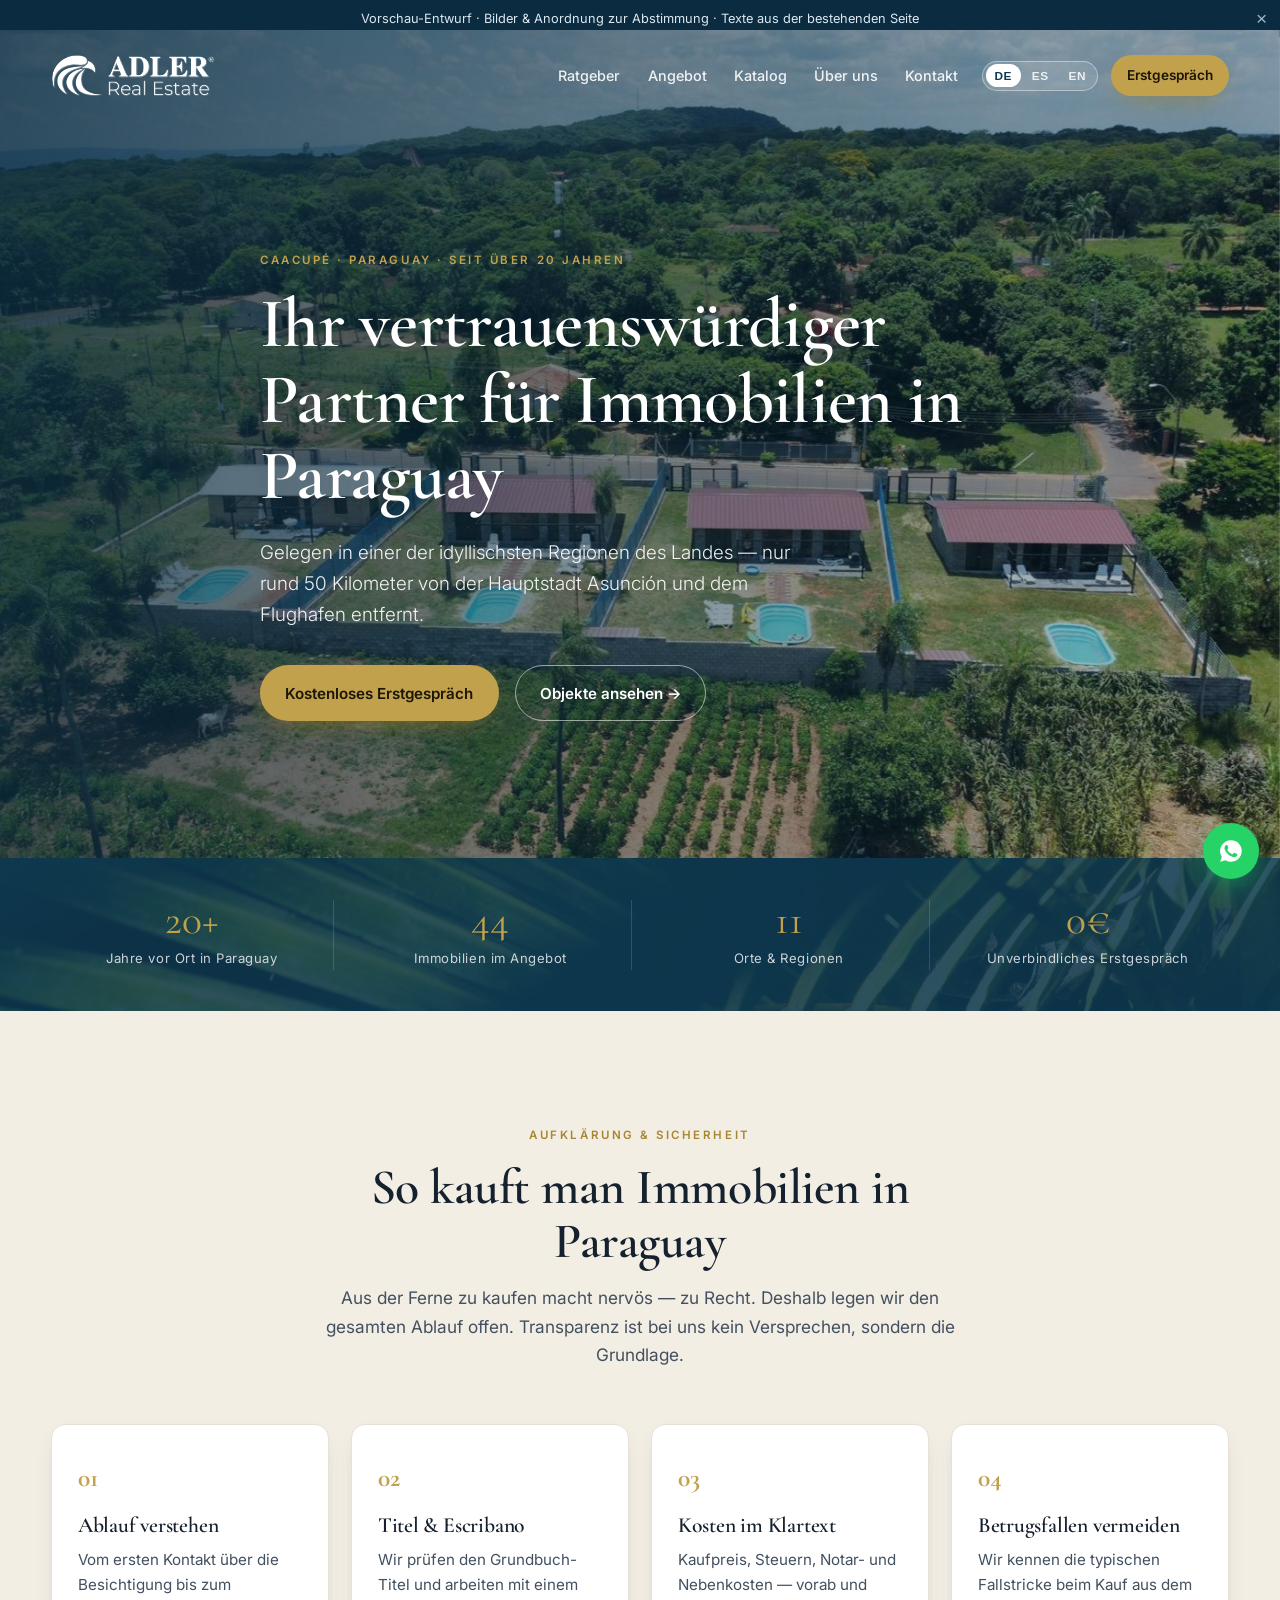
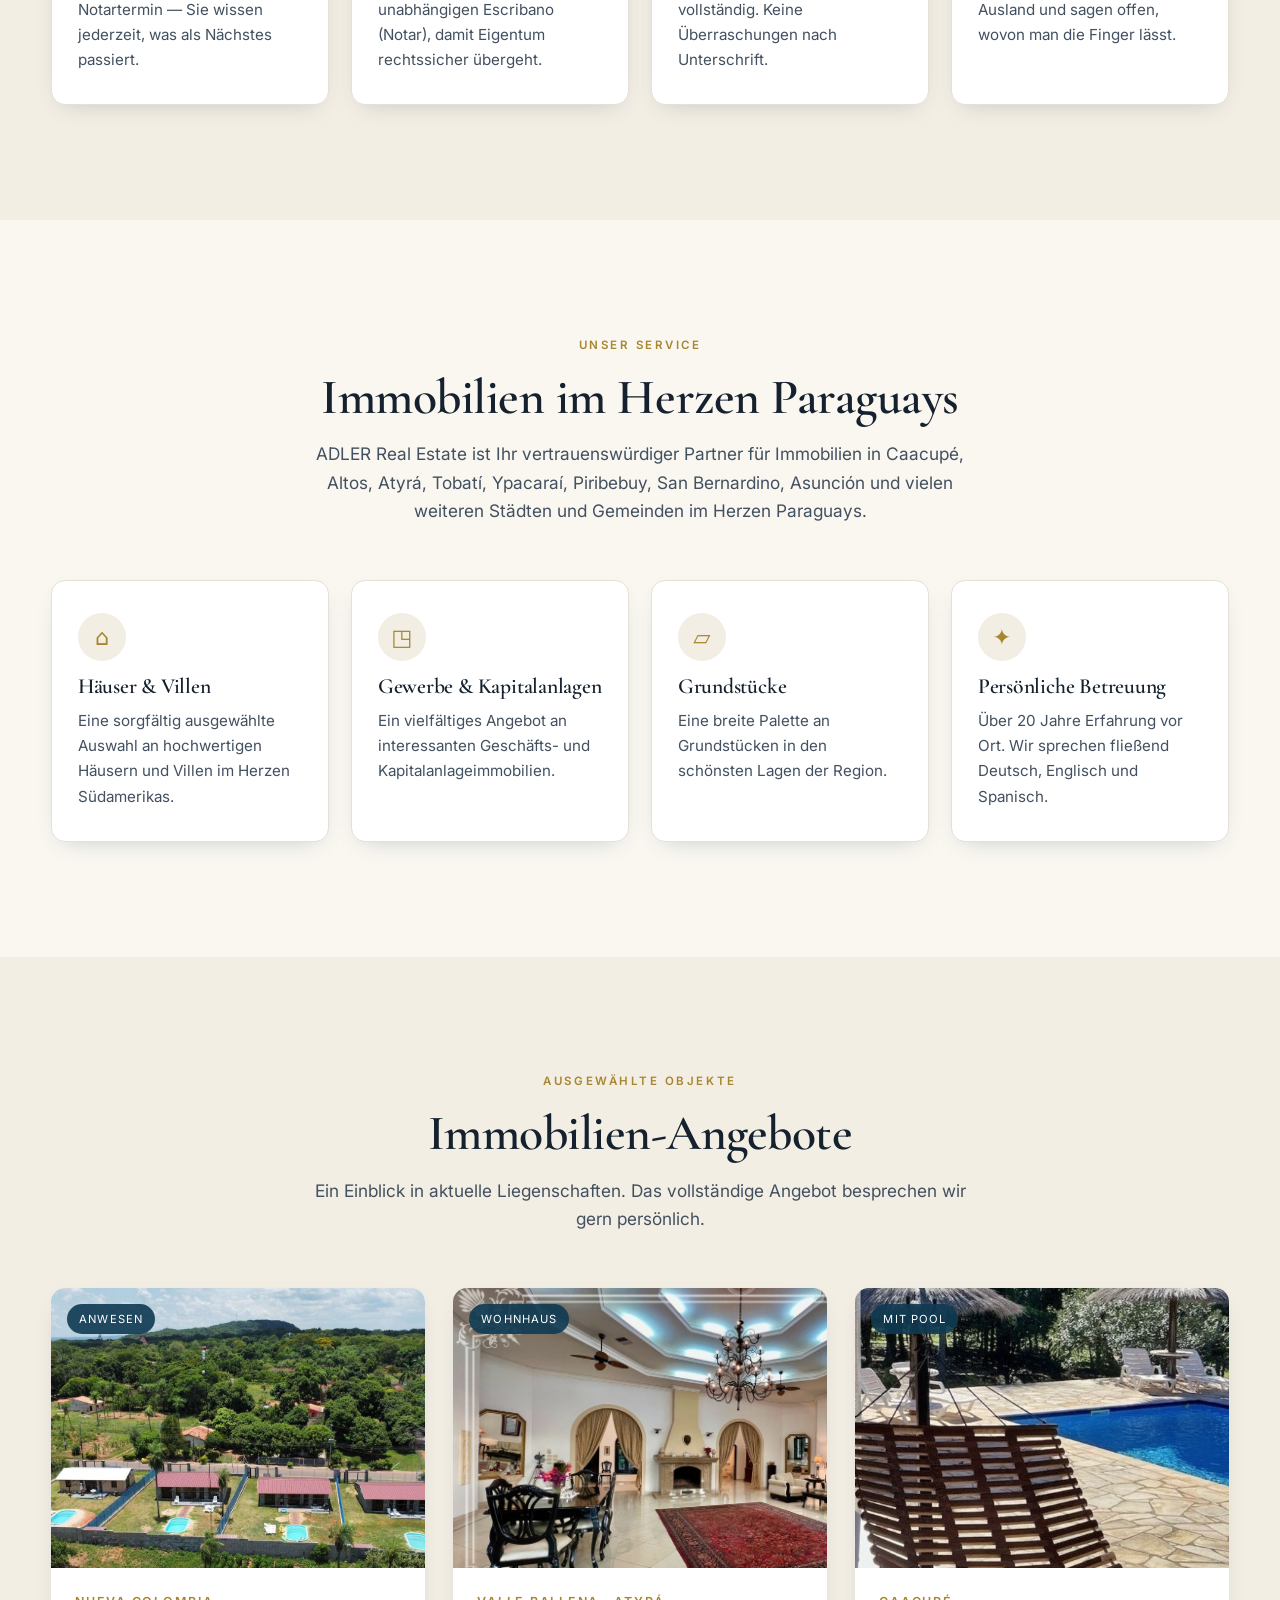
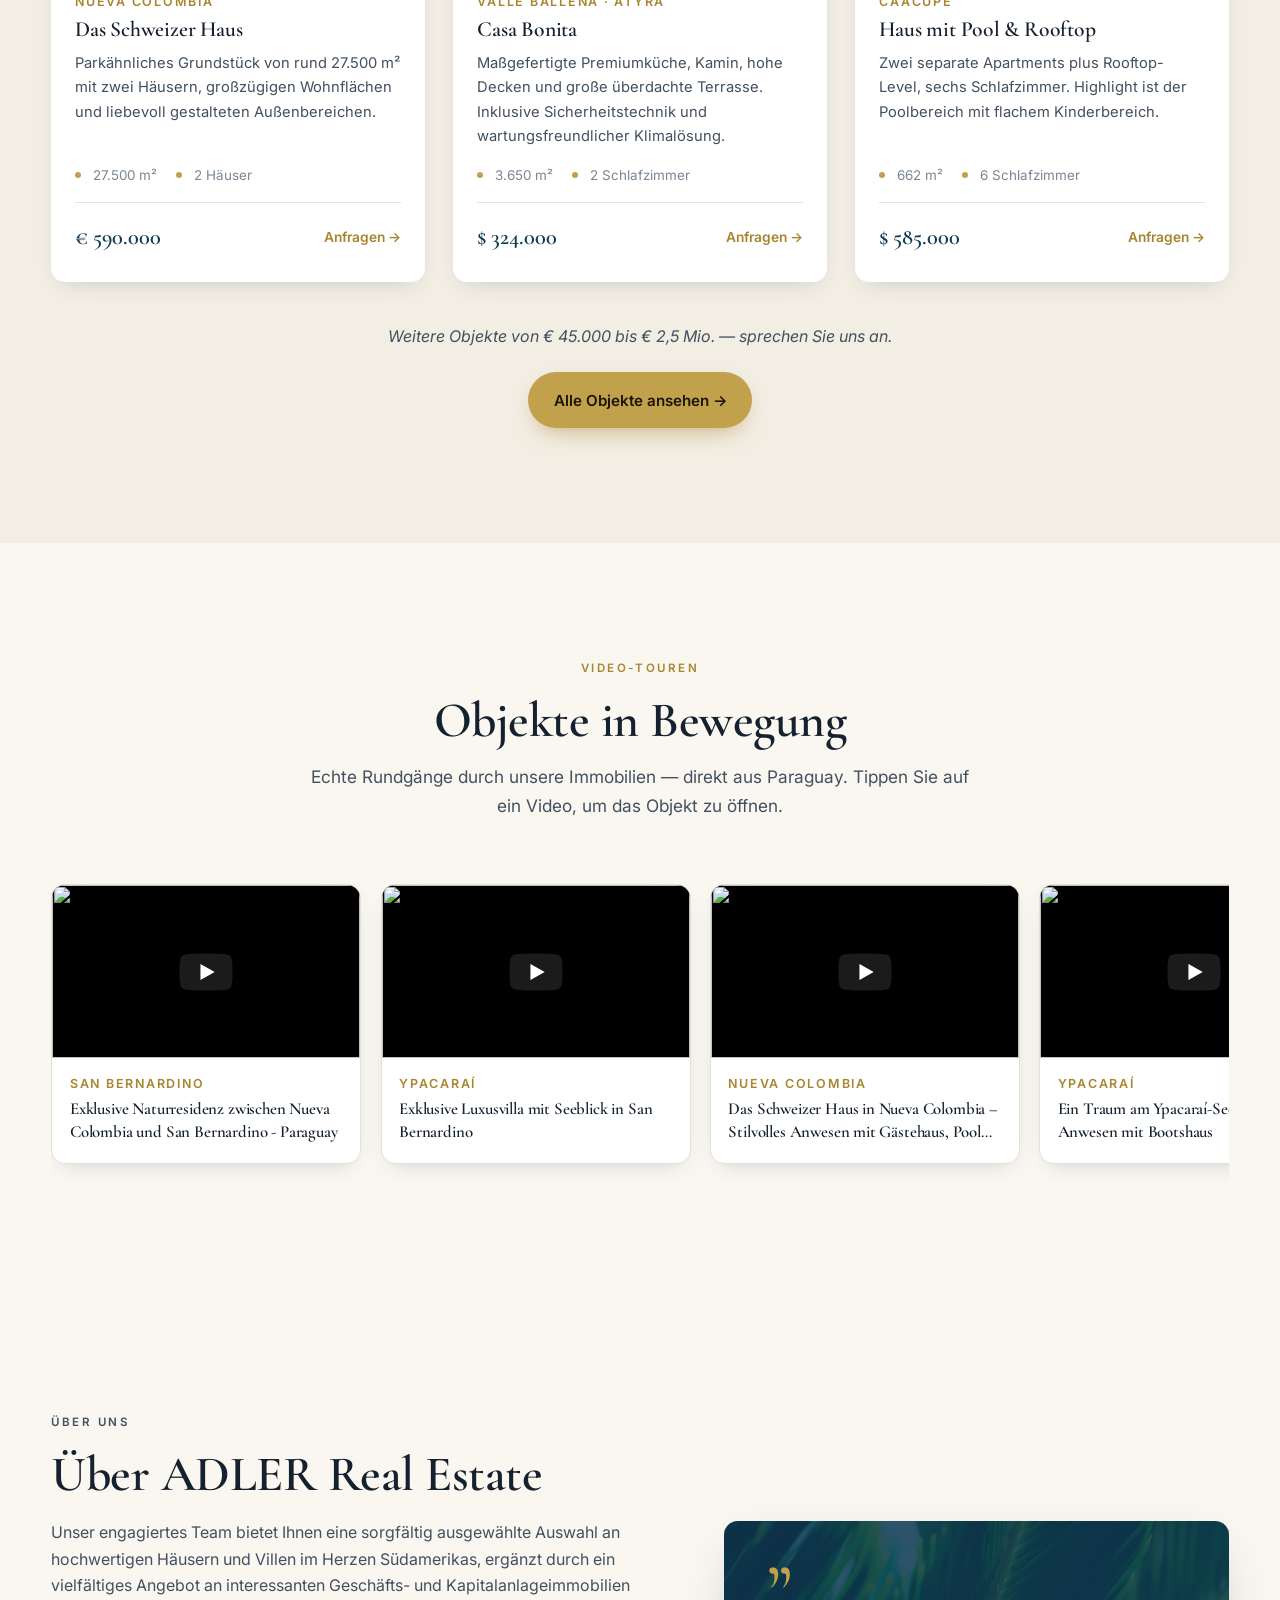
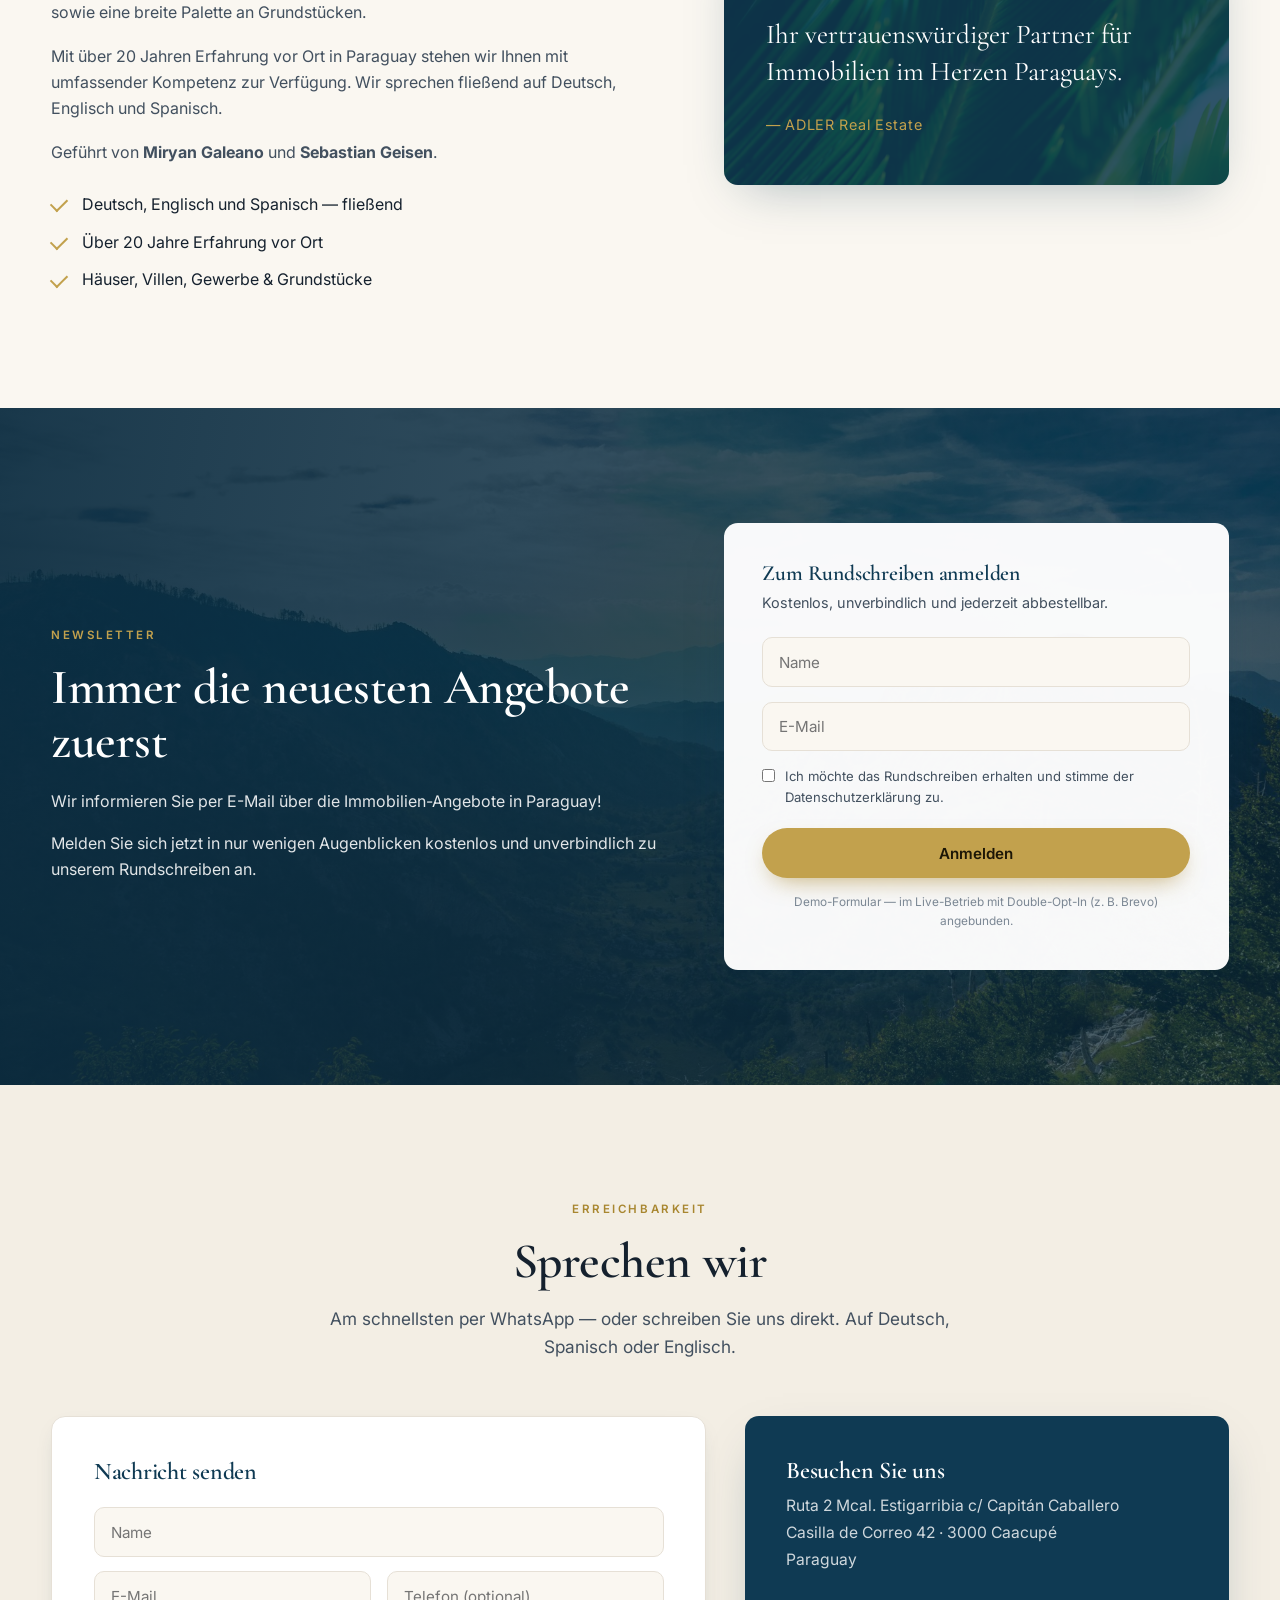
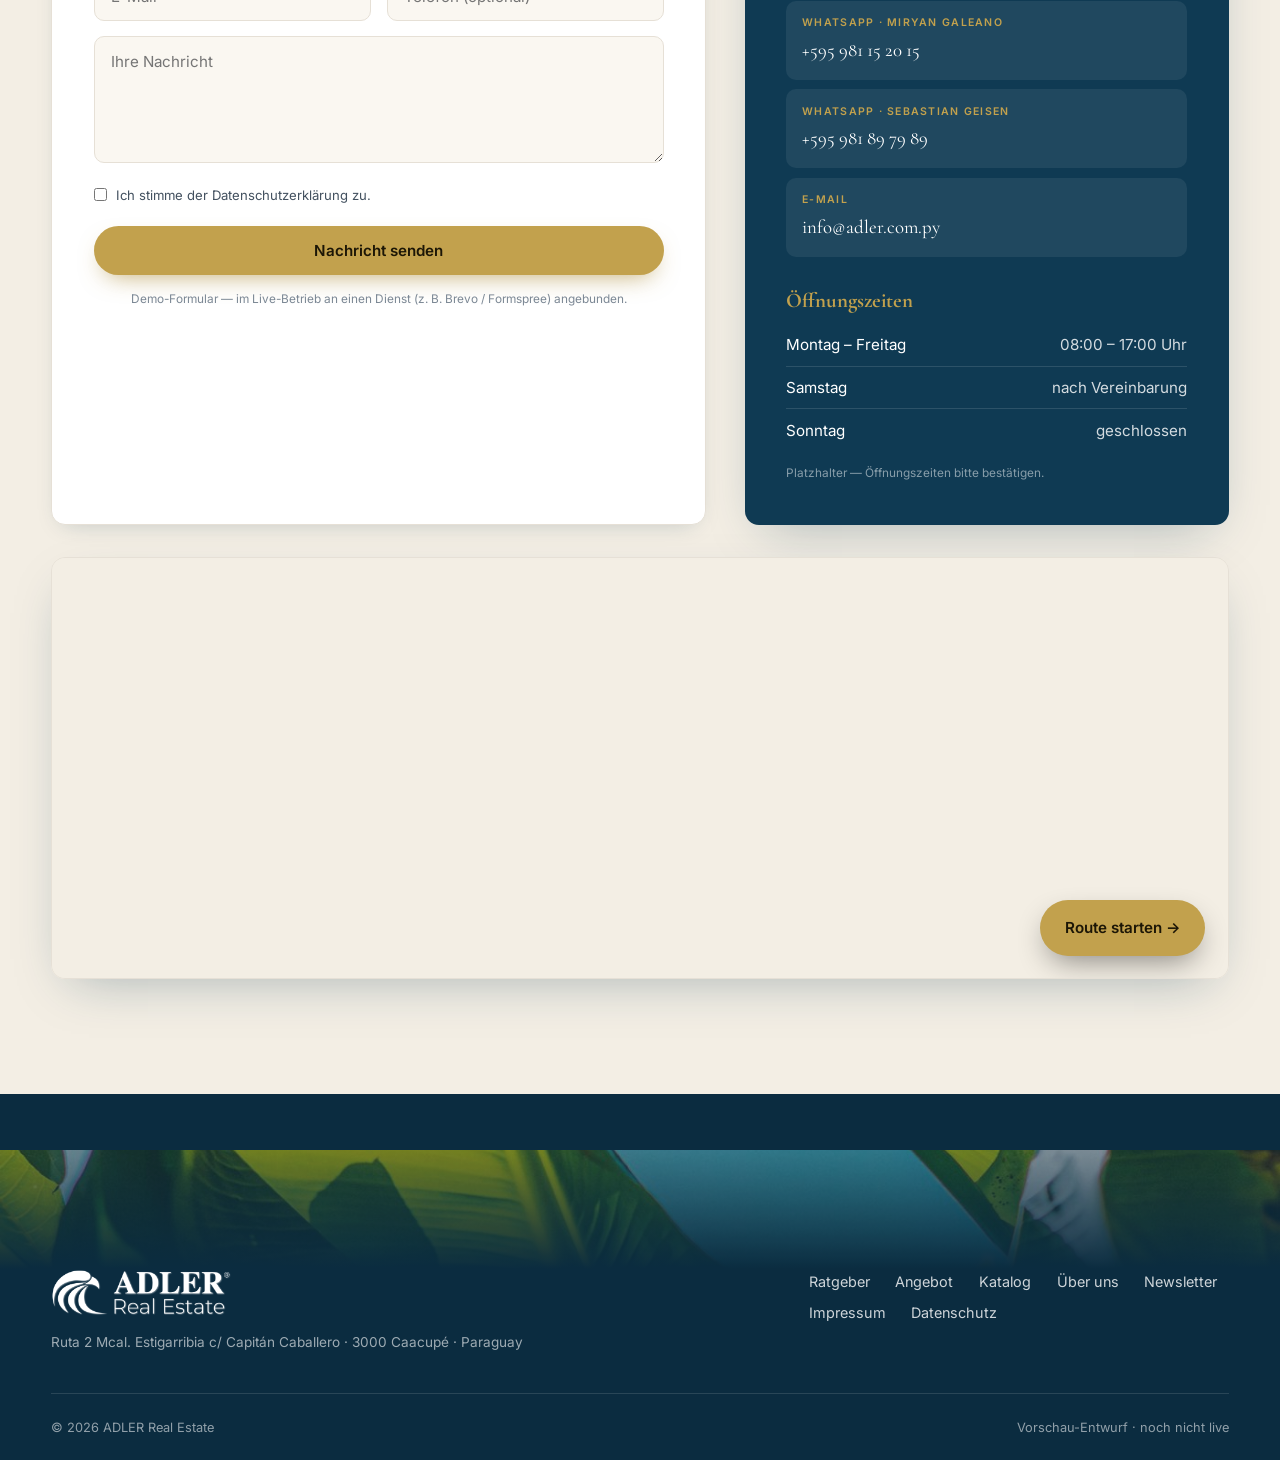
==== commit dd8b8212: "Video-Touren: YouTube-Videos je Objekt (Detailseite, Lazy-Embed) + horizontale Galerie auf der Start" ====
--- a/index.html
+++ b/index.html
@@ -11,7 +11,7 @@
   <link rel="preconnect" href="https://fonts.googleapis.com" />
   <link rel="preconnect" href="https://fonts.gstatic.com" crossorigin />
   <link href="https://fonts.googleapis.com/css2?family=Cormorant+Garamond:ital,wght@0,400;0,500;0,600;0,700;1,400&family=Inter:wght@300;400;500;600;700&display=swap" rel="stylesheet" />
-  <link rel="stylesheet" href="assets/css/styles.css?v=10" />
+  <link rel="stylesheet" href="assets/css/styles.css?v=12" />
 </head>
 <body>
 
@@ -188,6 +188,18 @@
 
         <p class="listings-more reveal" data-i18n="list.more">Über 40 weitere Objekte von € 45.000 bis € 2,5 Mio. — im vollständigen Katalog.</p>
         <div class="reveal" style="text-align:center;margin-top:1.4rem"><a href="katalog.html" class="btn btn-gold" data-i18n="list.catalogBtn">Alle Objekte ansehen →</a></div>
+      </div>
+    </section>
+
+    <!-- Video-Touren -->
+    <section class="section" id="videos" hidden>
+      <div class="container">
+        <div class="section-head reveal">
+          <p class="eyebrow" data-i18n="vid.eyebrow">Video-Touren</p>
+          <h2 data-i18n="vid.title">Objekte in Bewegung</h2>
+          <p class="section-intro" data-i18n="vid.intro">Echte Rundgänge durch unsere Immobilien — direkt aus Paraguay. Tippen Sie auf ein Video, um das Objekt zu öffnen.</p>
+        </div>
+        <div class="video-scroller" id="videoScroller"></div>
       </div>
     </section>
 
@@ -324,7 +336,7 @@
     <svg viewBox="0 0 24 24" width="26" height="26" fill="currentColor"><path d="M12 2a10 10 0 0 0-8.5 15.3L2 22l4.8-1.4A10 10 0 1 0 12 2zm5.8 14.2c-.2.7-1.4 1.3-2 1.4-.5.1-1.2.1-1.9-.1-.4-.1-1-.3-1.7-.6-3-1.3-4.9-4.3-5-4.5-.2-.2-1.2-1.6-1.2-3 0-1.5.7-2.2 1-2.5.2-.3.5-.4.7-.4h.5c.2 0 .4 0 .6.5l.8 1.9c.1.2.1.4 0 .6l-.4.5-.3.3c-.2.2-.3.4-.2.7.2.5.9 1.6 1.9 2.4 1.2 1.1 2.2 1.4 2.5 1.5.2.1.5.1.7-.1l.8-1c.2-.3.4-.2.7-.1l1.9.9c.3.1.5.2.5.4.1.2.1.9-.1 1.5z"/></svg>
   </a>
 
-  <script src="assets/js/i18n.js?v=10"></script>
-  <script src="assets/js/app.js?v=10"></script>
+  <script src="assets/js/i18n.js?v=12"></script>
+  <script src="assets/js/app.js?v=12"></script>
 </body>
 </html>
--- a/assets/css/styles.css
+++ b/assets/css/styles.css
@@ -307,6 +307,33 @@
 .detail-desc .desc-list li{position:relative;padding-left:1.7rem;color:var(--ink-soft)}
 .detail-desc .desc-list li::before{content:"";position:absolute;left:0;top:.55em;width:7px;height:7px;border-radius:50%;background:var(--gold)}
 .detail-orig{margin-top:1.4rem;font-size:.88rem}
+.detail-video{margin-top:2.6rem}
+.detail-video h2{font-size:1.6rem;margin-bottom:1rem}
+.video-facade{position:relative;aspect-ratio:16/9;border-radius:var(--radius);overflow:hidden;cursor:pointer;box-shadow:var(--shadow);border:1px solid var(--line);background:#000}
+.video-facade img{width:100%;height:100%;object-fit:cover;display:block;transition:transform .4s ease,opacity .3s}
+.video-facade:hover img{transform:scale(1.03);opacity:.92}
+.video-facade .video-play{position:absolute;inset:0;display:flex;align-items:center;justify-content:center;pointer-events:none}
+.video-facade .video-play .vp-bg{fill:#212121;opacity:.82;transition:fill .2s,opacity .2s}
+.video-facade:hover .video-play .vp-bg{fill:#c00;opacity:1}
+.video-facade.playing{cursor:default}
+.video-facade iframe{width:100%;height:100%;border:0;display:block}
+
+/* ===== Video-Touren scroller (landing) ===== */
+.video-scroller{display:flex;gap:1.2rem;overflow-x:auto;scroll-snap-type:x proximity;padding:.6rem .2rem 1.2rem;-webkit-overflow-scrolling:touch}
+.video-scroller::-webkit-scrollbar{height:8px}
+.video-scroller::-webkit-scrollbar-thumb{background:var(--line);border-radius:99px}
+.video-scroller::-webkit-scrollbar-track{background:transparent}
+.vid-card{flex:0 0 clamp(260px,80vw,310px);scroll-snap-align:start;background:var(--white);border:1px solid var(--line);border-radius:var(--radius);overflow:hidden;box-shadow:var(--shadow-sm);transition:transform .25s ease,box-shadow .25s ease;text-decoration:none;color:inherit;display:block}
+.vid-card:hover{transform:translateY(-4px);box-shadow:var(--shadow)}
+.vid-thumb{position:relative;aspect-ratio:16/9;overflow:hidden;background:#000}
+.vid-thumb img{width:100%;height:100%;object-fit:cover;display:block;transition:transform .4s ease}
+.vid-card:hover .vid-thumb img{transform:scale(1.05)}
+.vid-thumb .video-play{position:absolute;inset:0;display:flex;align-items:center;justify-content:center;pointer-events:none}
+.vid-thumb .video-play .vp-bg{fill:#212121;opacity:.82;transition:fill .2s,opacity .2s}
+.vid-card:hover .vid-thumb .video-play .vp-bg{fill:#c00;opacity:1}
+.vid-card-body{padding:1rem 1.1rem 1.2rem}
+.vid-card-body .card-loc{margin-bottom:.2rem}
+.vid-card-body h3{font-size:1.05rem;line-height:1.35;display:-webkit-box;-webkit-line-clamp:2;-webkit-box-orient:vertical;overflow:hidden}
 @media (max-width:760px){
   .detail-hero,.detail-grid{grid-template-columns:1fr}
   .detail-side{position:static}
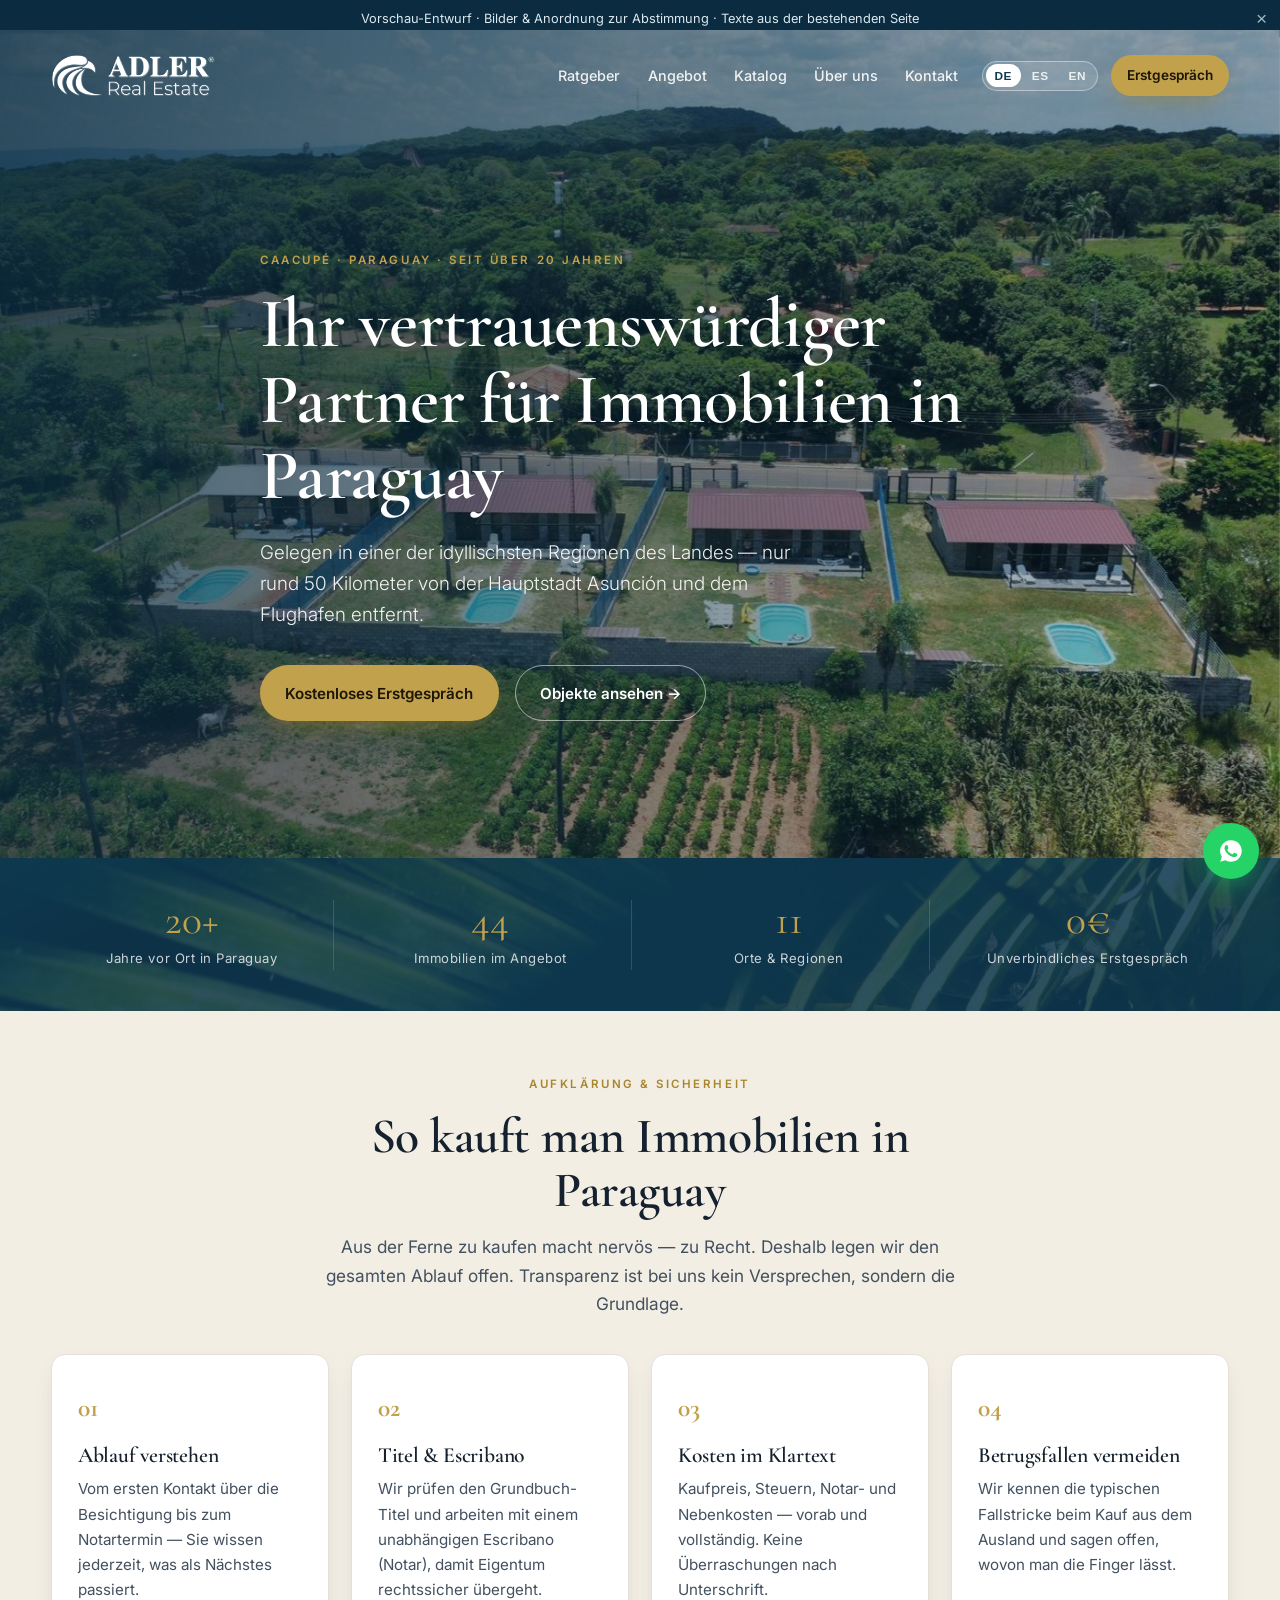
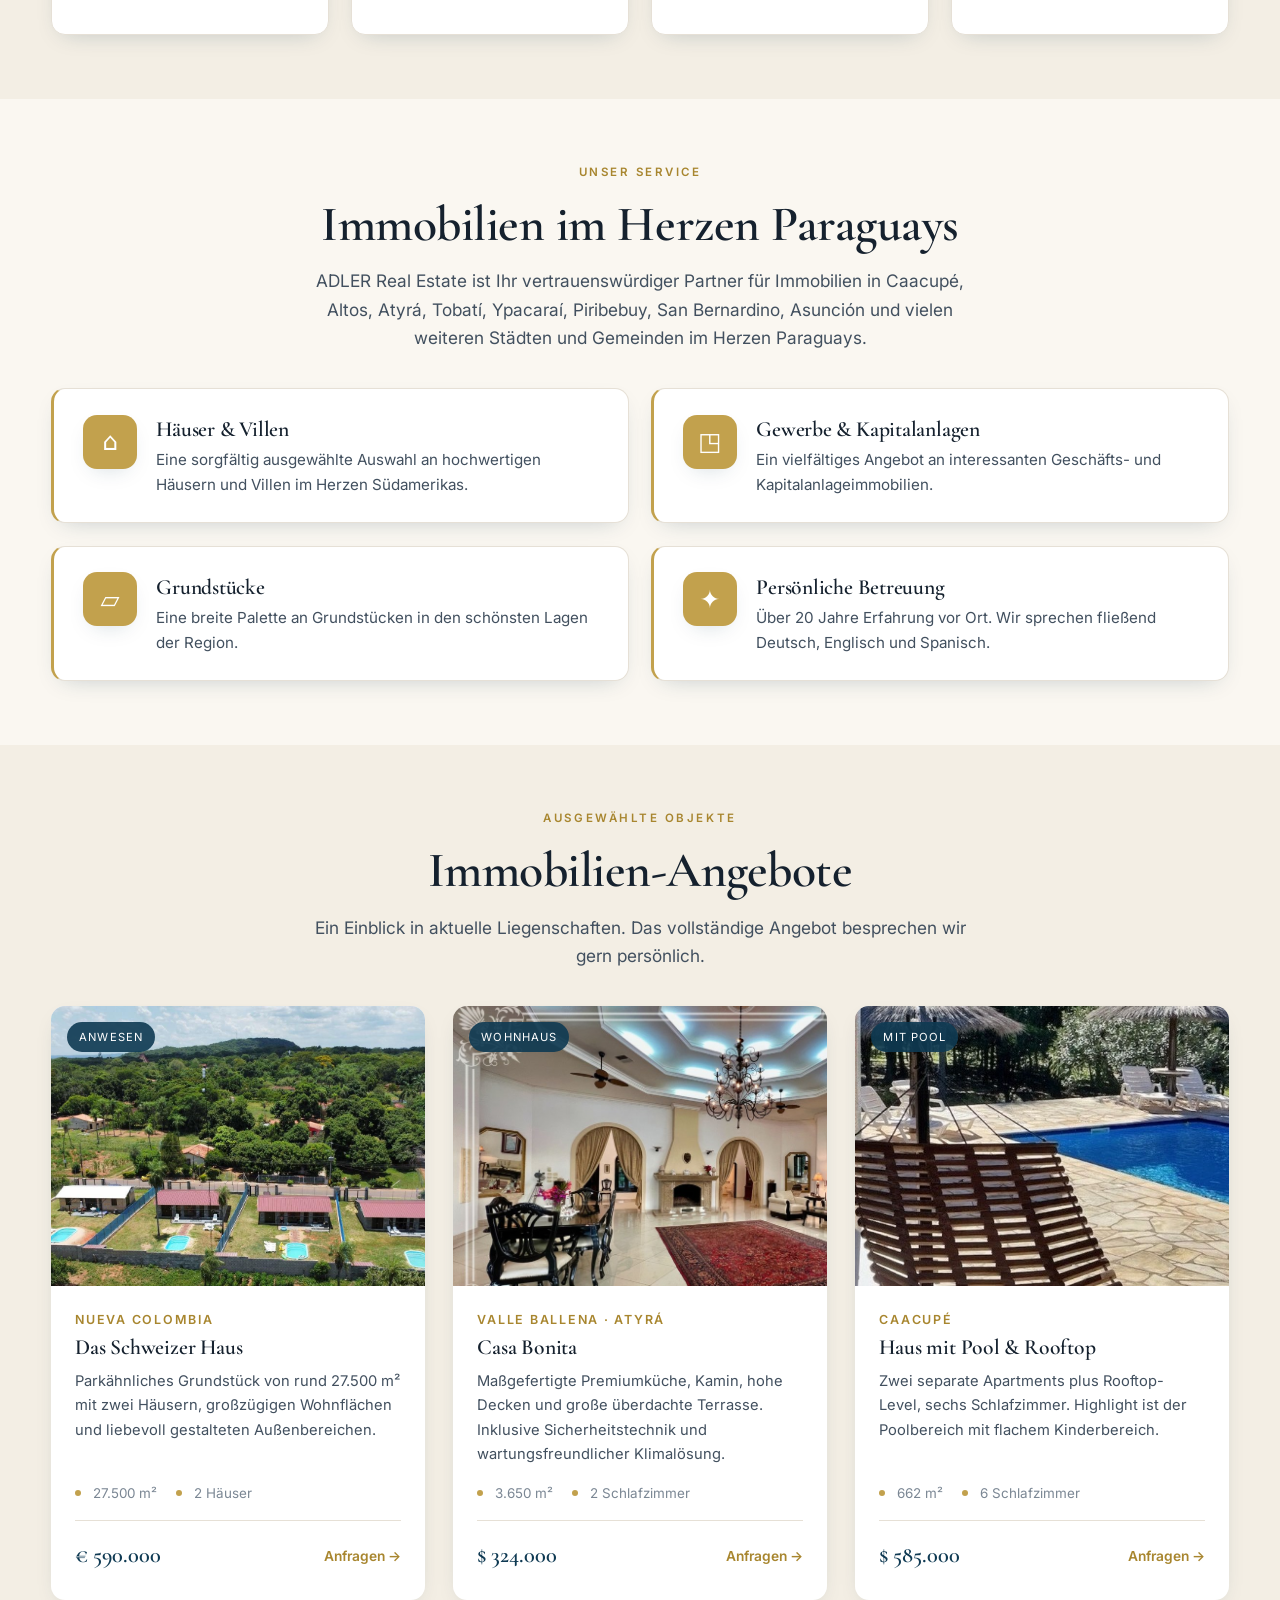
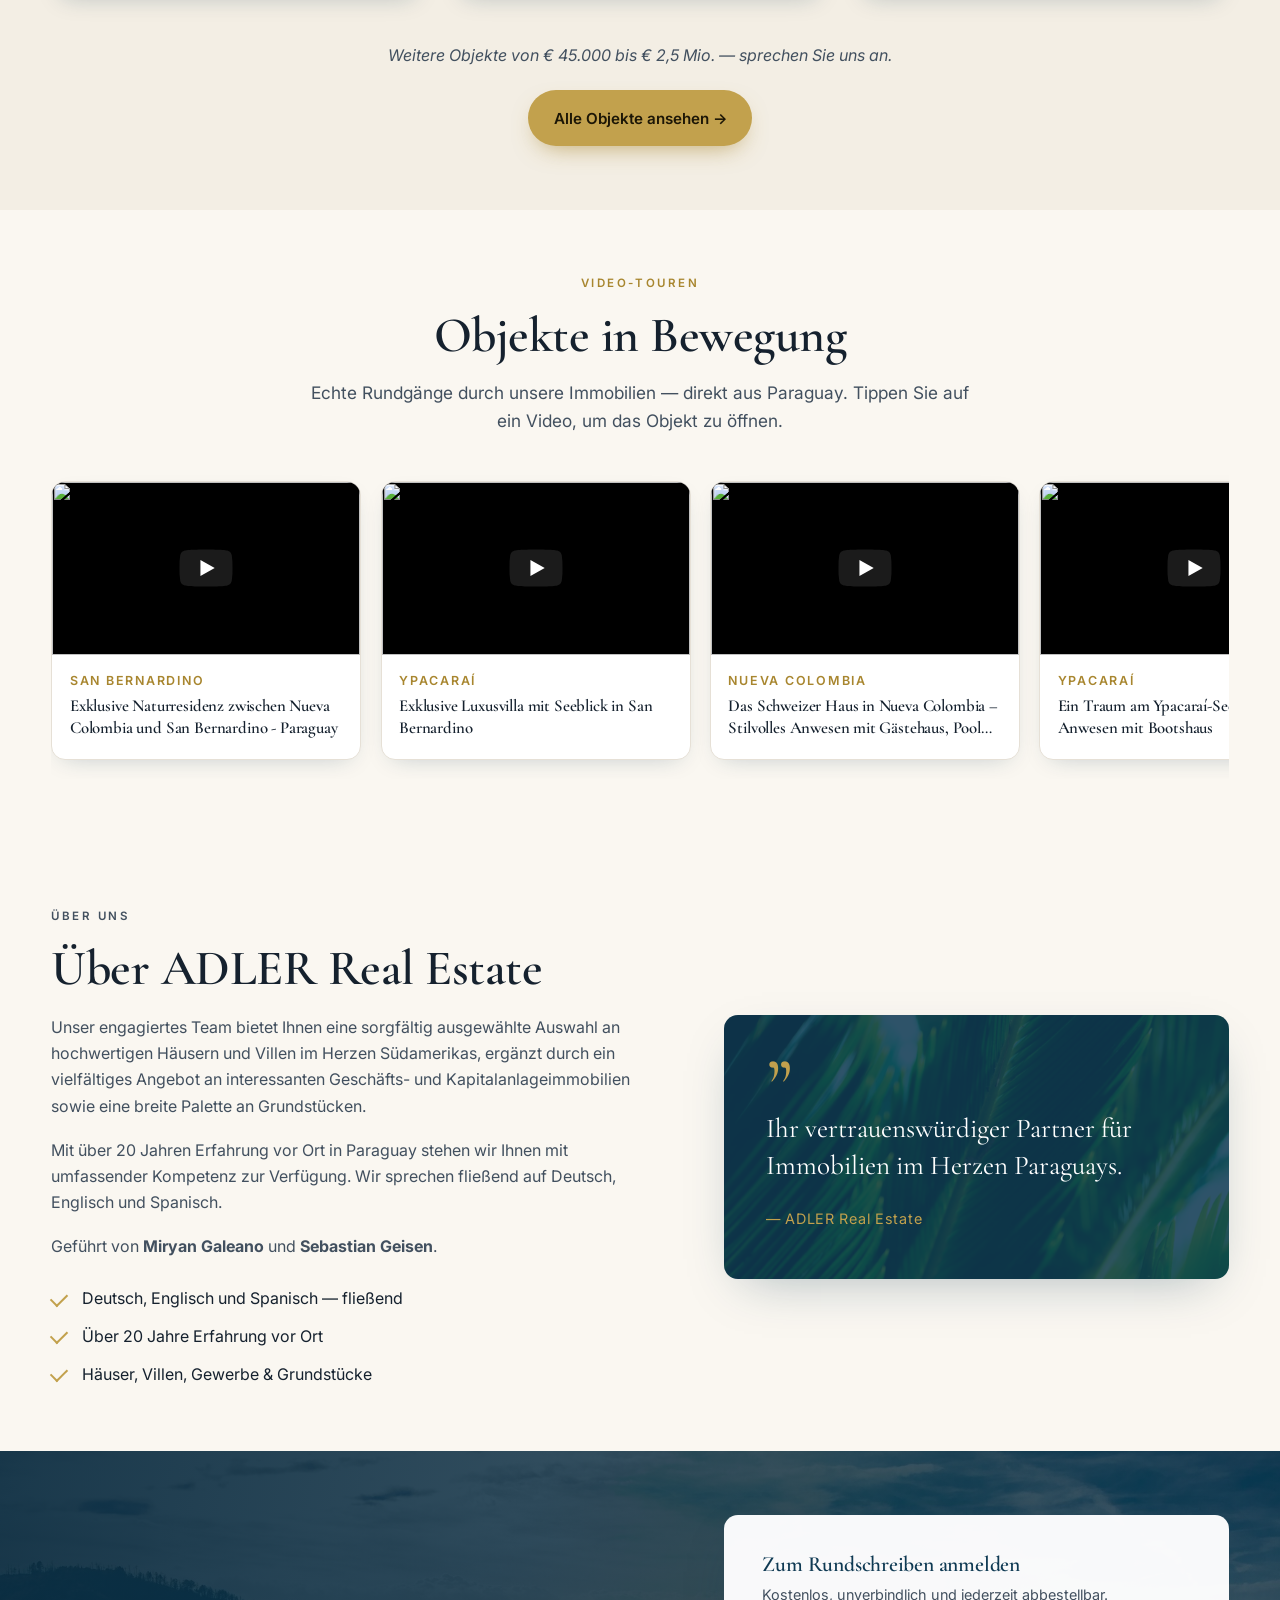
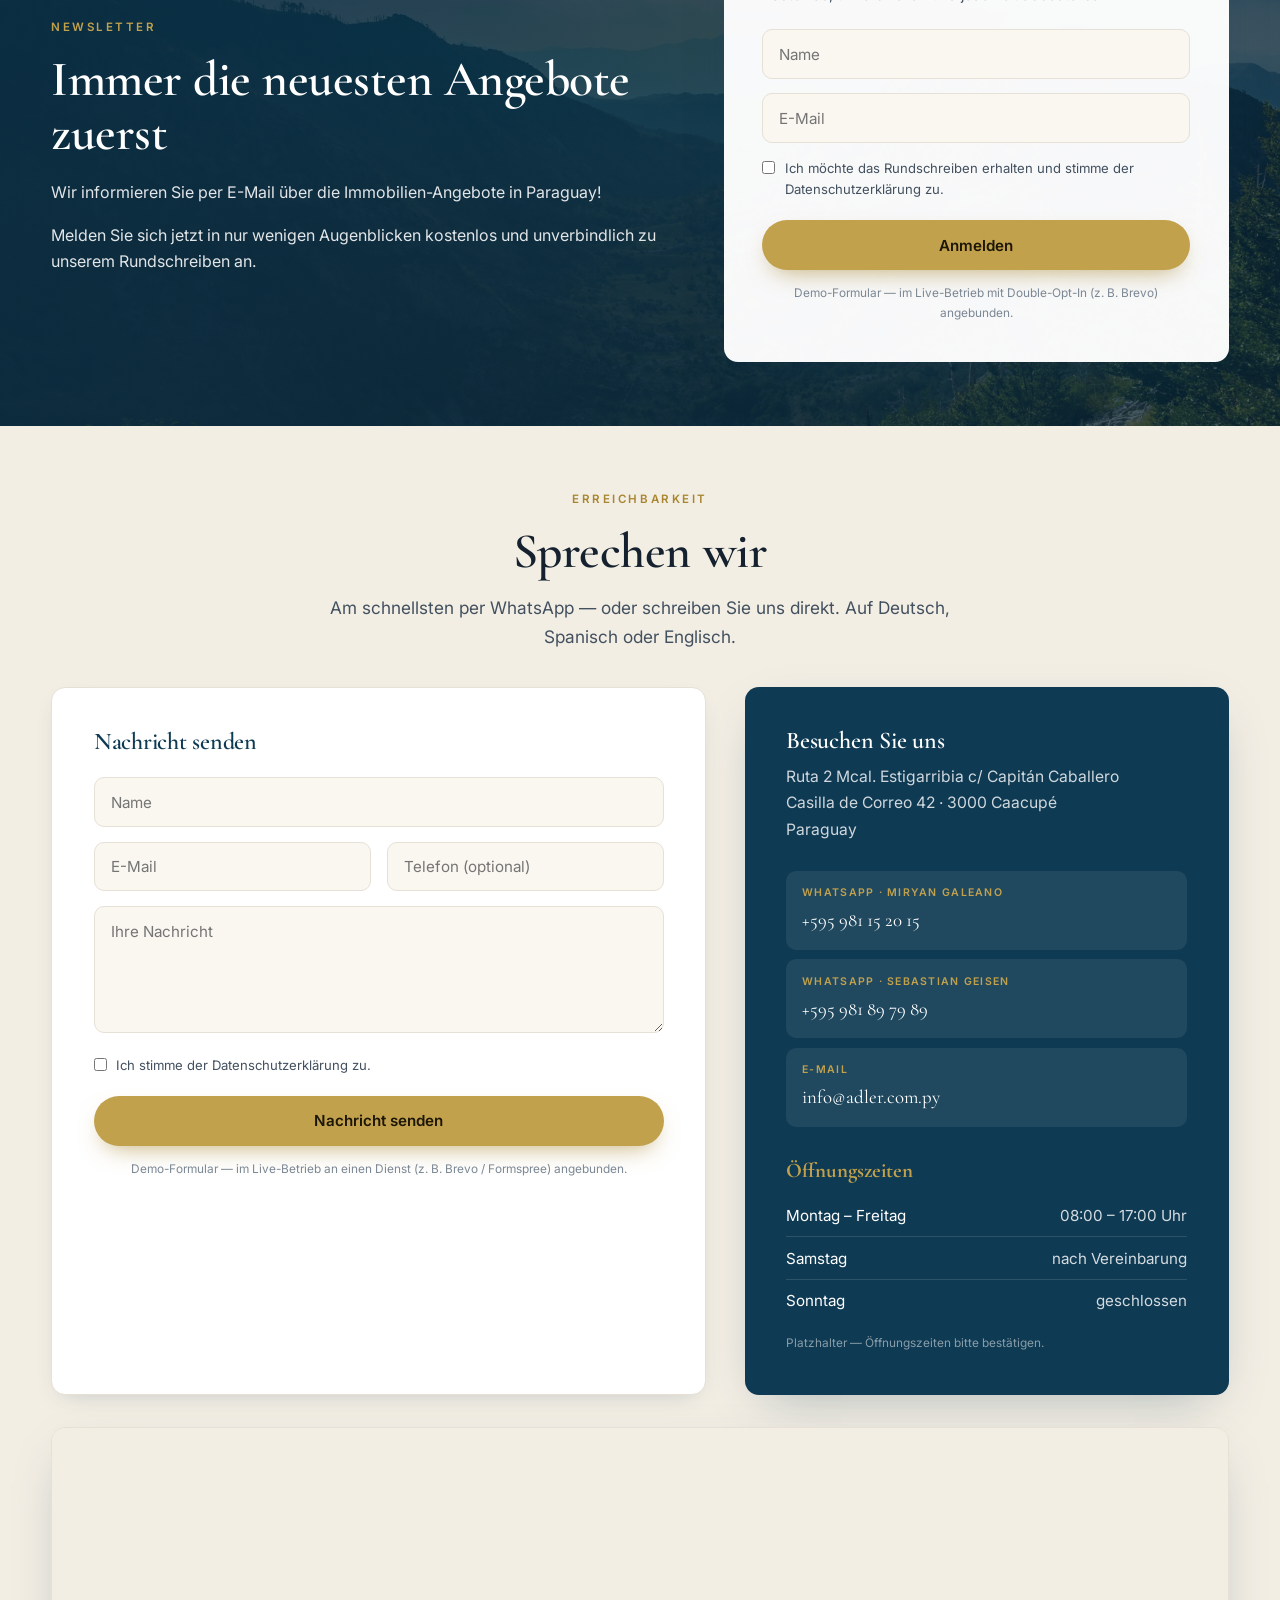
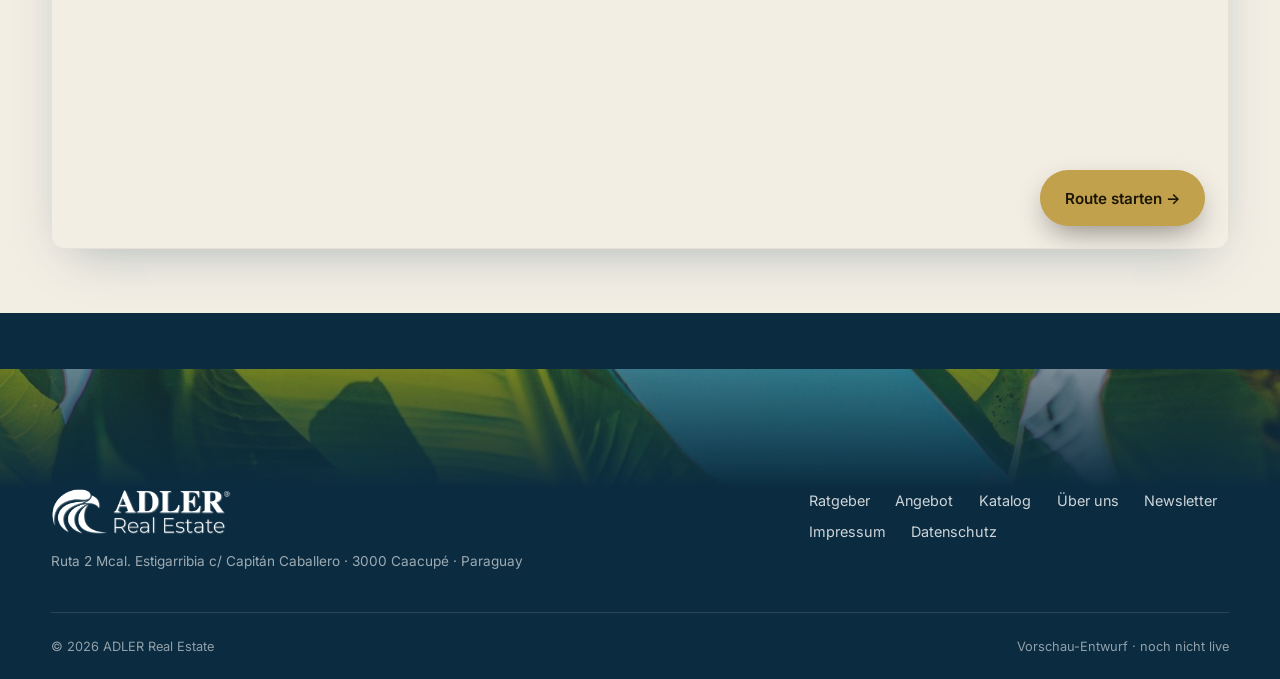
==== commit 545756dc: "Detailseiten-Karte gefixt (Titel-Umbruch, breitere Spalte, Fakten ohne redundante Einheit); Landing " ====
--- a/index.html
+++ b/index.html
@@ -11,7 +11,7 @@
   <link rel="preconnect" href="https://fonts.googleapis.com" />
   <link rel="preconnect" href="https://fonts.gstatic.com" crossorigin />
   <link href="https://fonts.googleapis.com/css2?family=Cormorant+Garamond:ital,wght@0,400;0,500;0,600;0,700;1,400&family=Inter:wght@300;400;500;600;700&display=swap" rel="stylesheet" />
-  <link rel="stylesheet" href="assets/css/styles.css?v=12" />
+  <link rel="stylesheet" href="assets/css/styles.css?v=13" />
 </head>
 <body>
 
@@ -117,7 +117,7 @@
           <h2 data-i18n="offer.title">Immobilien im Herzen Paraguays</h2>
           <p class="section-intro" data-i18n="offer.intro">ADLER Real Estate ist Ihr vertrauenswürdiger Partner für Immobilien in Caacupé, Altos, Atyrá, Tobatí, Ypacaraí, Piribebuy, San Bernardino, Asunción und vielen weiteren Städten und Gemeinden im Herzen Paraguays.</p>
         </div>
-        <div class="steps">
+        <div class="steps services">
           <article class="step reveal">
             <span class="step-ico" aria-hidden="true">⌂</span>
             <h3 data-i18n="offer.o1.t">Häuser &amp; Villen</h3>
@@ -336,7 +336,7 @@
     <svg viewBox="0 0 24 24" width="26" height="26" fill="currentColor"><path d="M12 2a10 10 0 0 0-8.5 15.3L2 22l4.8-1.4A10 10 0 1 0 12 2zm5.8 14.2c-.2.7-1.4 1.3-2 1.4-.5.1-1.2.1-1.9-.1-.4-.1-1-.3-1.7-.6-3-1.3-4.9-4.3-5-4.5-.2-.2-1.2-1.6-1.2-3 0-1.5.7-2.2 1-2.5.2-.3.5-.4.7-.4h.5c.2 0 .4 0 .6.5l.8 1.9c.1.2.1.4 0 .6l-.4.5-.3.3c-.2.2-.3.4-.2.7.2.5.9 1.6 1.9 2.4 1.2 1.1 2.2 1.4 2.5 1.5.2.1.5.1.7-.1l.8-1c.2-.3.4-.2.7-.1l1.9.9c.3.1.5.2.5.4.1.2.1.9-.1 1.5z"/></svg>
   </a>
 
-  <script src="assets/js/i18n.js?v=12"></script>
-  <script src="assets/js/app.js?v=12"></script>
+  <script src="assets/js/i18n.js?v=13"></script>
+  <script src="assets/js/app.js?v=13"></script>
 </body>
 </html>
--- a/assets/css/styles.css
+++ b/assets/css/styles.css
@@ -99,9 +99,9 @@
 .trust-lbl{display:block;font-size:.82rem;letter-spacing:.04em;color:rgba(255,255,255,.78);margin-top:.4rem}
 
 /* ---- Sections ---- */
-.section{padding:clamp(4rem,9vw,7.5rem) 0}
+.section{padding:clamp(2.5rem,5vw,4.25rem) 0}
 .section-alt{background:var(--cream-2)}
-.section-head{max-width:680px;margin:0 auto 3.4rem;text-align:center}
+.section-head{max-width:680px;margin:0 auto 2.2rem;text-align:center}
 .section-intro{color:var(--ink-soft);font-size:1.08rem;margin-top:1rem}
 
 /* ---- Steps ---- */
@@ -110,6 +110,12 @@
 .step:hover{transform:translateY(-5px);box-shadow:var(--shadow)}
 .step-num{font-family:var(--serif);font-size:1.6rem;color:var(--gold);font-weight:700}
 .step-ico{display:inline-flex;align-items:center;justify-content:center;width:48px;height:48px;border-radius:50%;background:var(--cream-2);color:var(--gold-deep);font-size:1.4rem;line-height:1}
+/* Angebot/Service: horizontale Karten (Icon links) — optisch anders als die nummerierten Schritte */
+.steps.services{grid-template-columns:repeat(2,1fr);gap:1.4rem}
+.steps.services .step{display:grid;grid-template-columns:auto 1fr;column-gap:1.2rem;padding:1.6rem 1.8rem;border-left:3px solid var(--gold)}
+.steps.services .step-ico{grid-column:1;grid-row:1 / 3;align-self:start;width:54px;height:54px;border-radius:14px;background:var(--gold);color:#fff;font-size:1.55rem;box-shadow:var(--shadow-sm)}
+.steps.services h3{grid-column:2;grid-row:1;margin:.2rem 0 .35rem}
+.steps.services p{grid-column:2;grid-row:2;margin:0}
 .step h3{margin:.9rem 0 .6rem}
 .step p{color:var(--ink-soft);font-size:.95rem}
 
@@ -286,7 +292,7 @@
 .detail{padding:clamp(2rem,5vw,3.2rem) 0}
 .detail-back{font-size:.9rem;color:var(--ink-soft);font-weight:500;display:inline-block;margin-bottom:1.4rem}
 .detail-back:hover{color:var(--gold-deep)}
-.detail-hero,.detail-grid{display:grid;grid-template-columns:minmax(0,1.6fr) minmax(0,.4fr);gap:2.4rem;align-items:start}
+.detail-hero,.detail-grid{display:grid;grid-template-columns:minmax(0,1fr) 330px;gap:2.4rem;align-items:start}
 .detail-main{min-width:0}
 .gallery{min-width:0}
 .detail-img{border-radius:var(--radius);overflow:hidden;box-shadow:var(--shadow);border:1px solid var(--line)}
@@ -294,11 +300,13 @@
 .detail-side{position:sticky;top:90px;min-width:0}
 .detail-card{background:var(--white);border:1px solid var(--line);border-radius:var(--radius);padding:1.8rem;box-shadow:var(--shadow-sm)}
 .detail-card .card-loc{margin-bottom:.3rem}
+.detail-card-title{font-size:1.45rem;line-height:1.25;margin:.2rem 0 .6rem;overflow-wrap:break-word;word-break:break-word;-webkit-hyphens:auto;hyphens:auto}
 .detail-card .price{font-size:1.9rem;display:block;margin:.2rem 0 .1rem}
 .detail-card .price-sub{font-size:.85rem;color:var(--muted)}
 .detail-facts{list-style:none;margin:1.3rem 0;display:grid;gap:.55rem}
 .detail-facts li{display:flex;justify-content:space-between;gap:1rem;border-bottom:1px dashed var(--line);padding-bottom:.5rem;font-size:.92rem;color:var(--ink-soft)}
-.detail-facts li span:first-child{color:var(--ink);font-weight:500}
+.detail-facts li span:first-child{color:var(--ink);font-weight:500;flex-shrink:0}
+.detail-facts li span:last-child{text-align:right;overflow-wrap:break-word;min-width:0}
 .detail-desc{margin-top:2.6rem}
 .detail-desc h2{font-size:1.6rem;margin-bottom:1rem}
 .detail-desc h4{font-family:var(--serif);color:var(--navy);font-size:1.25rem;margin:1.8rem 0 .5rem}
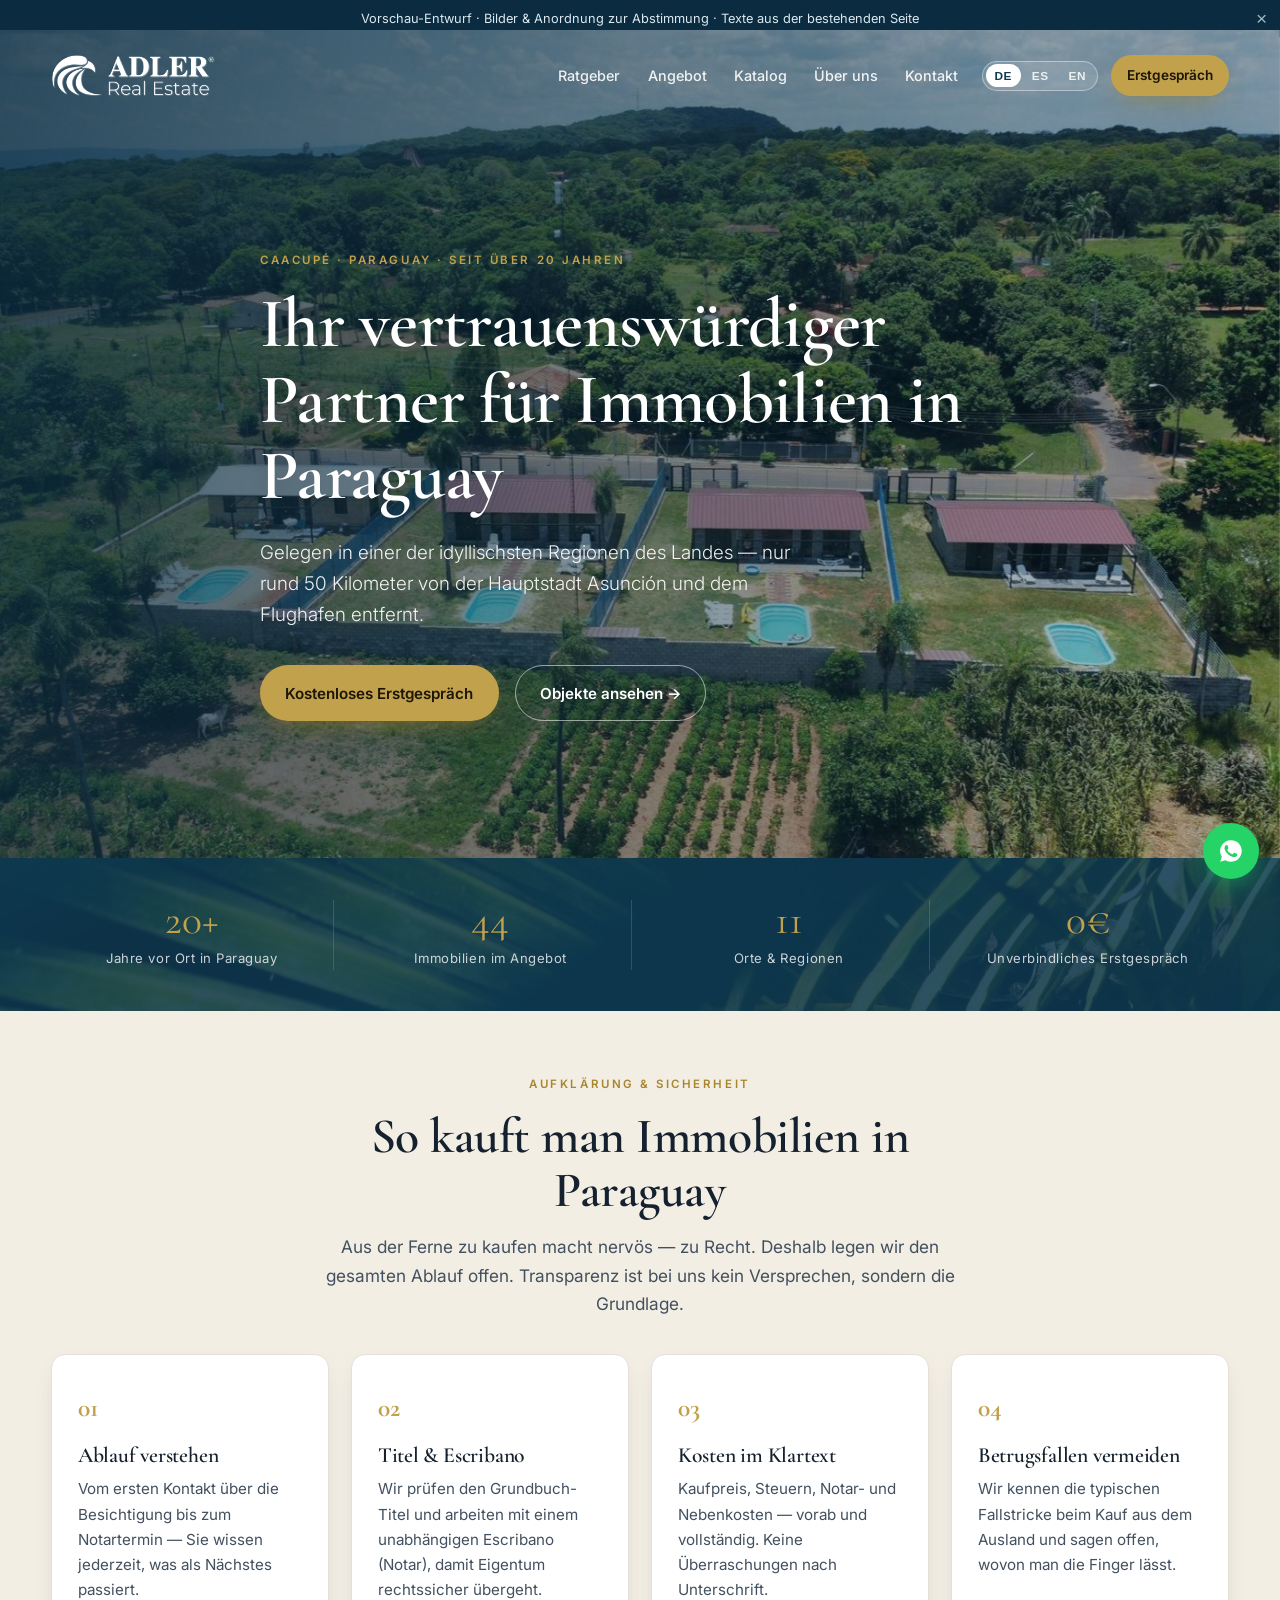
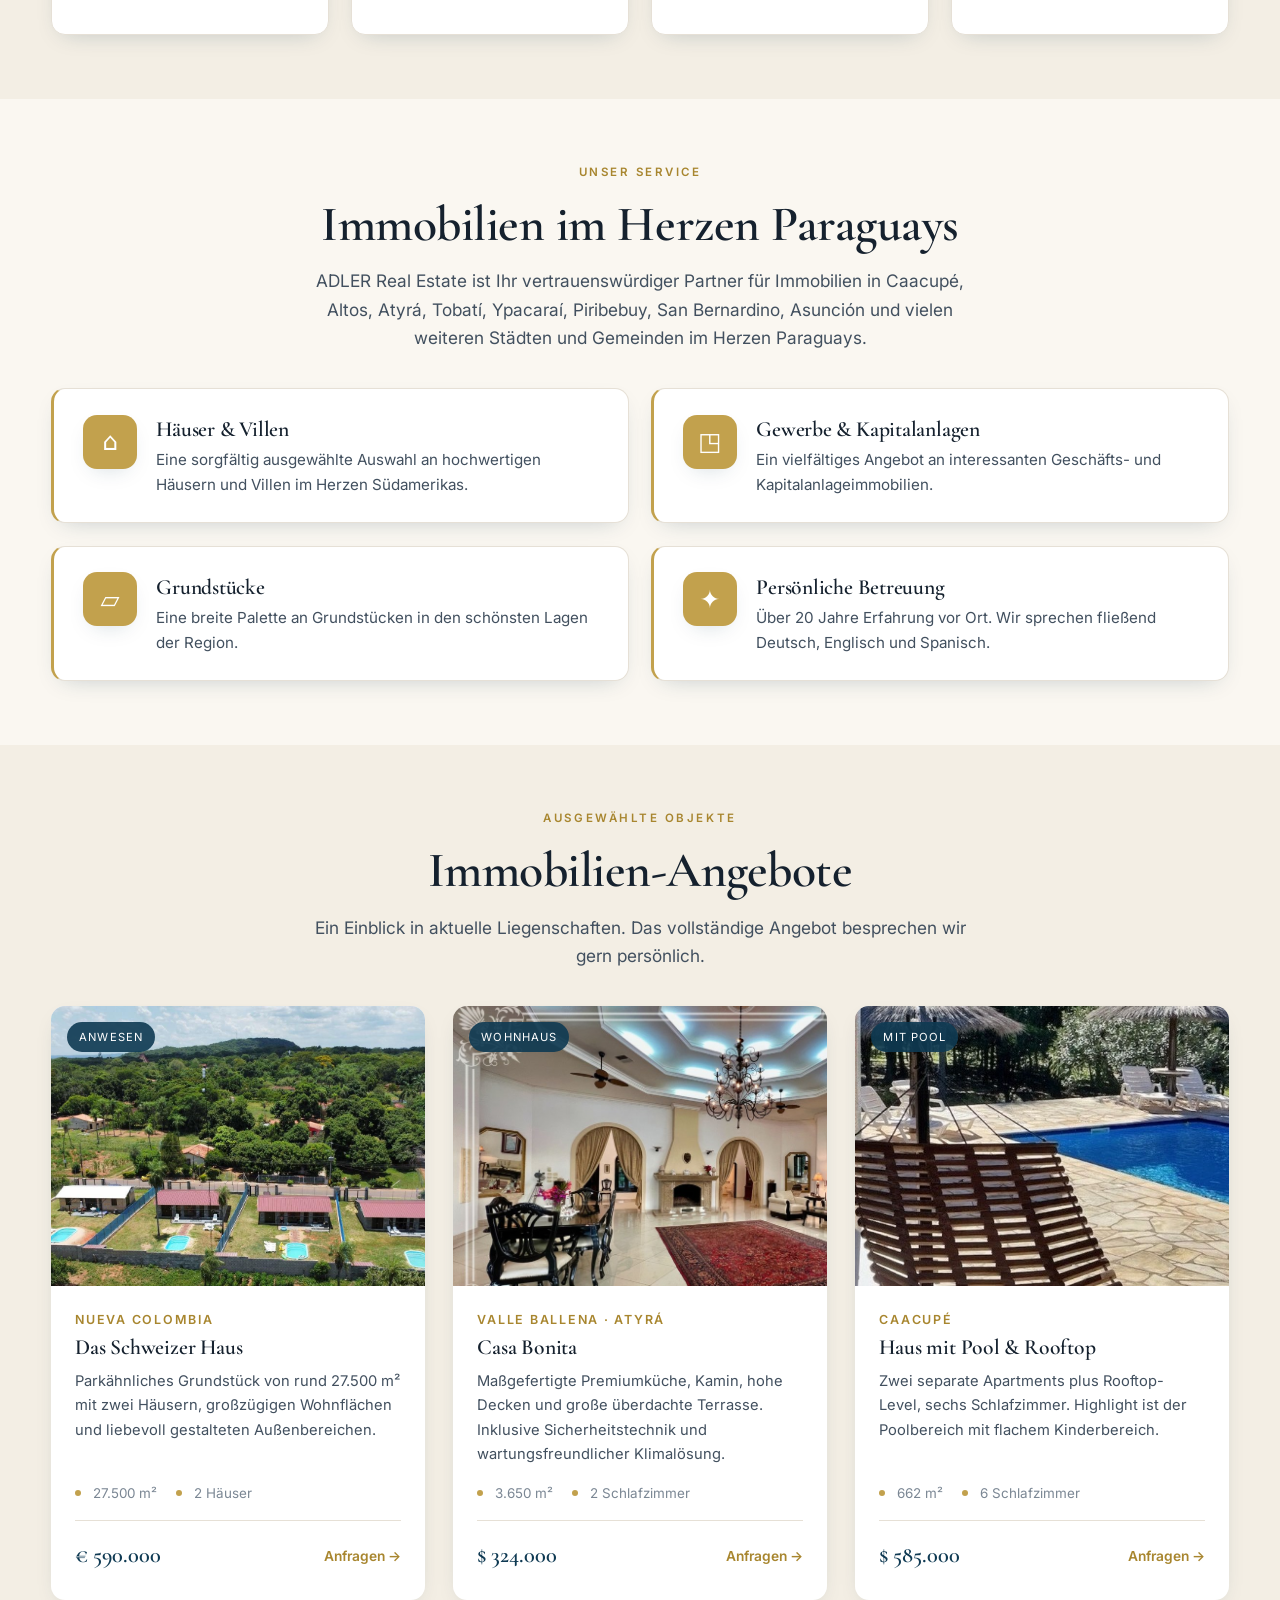
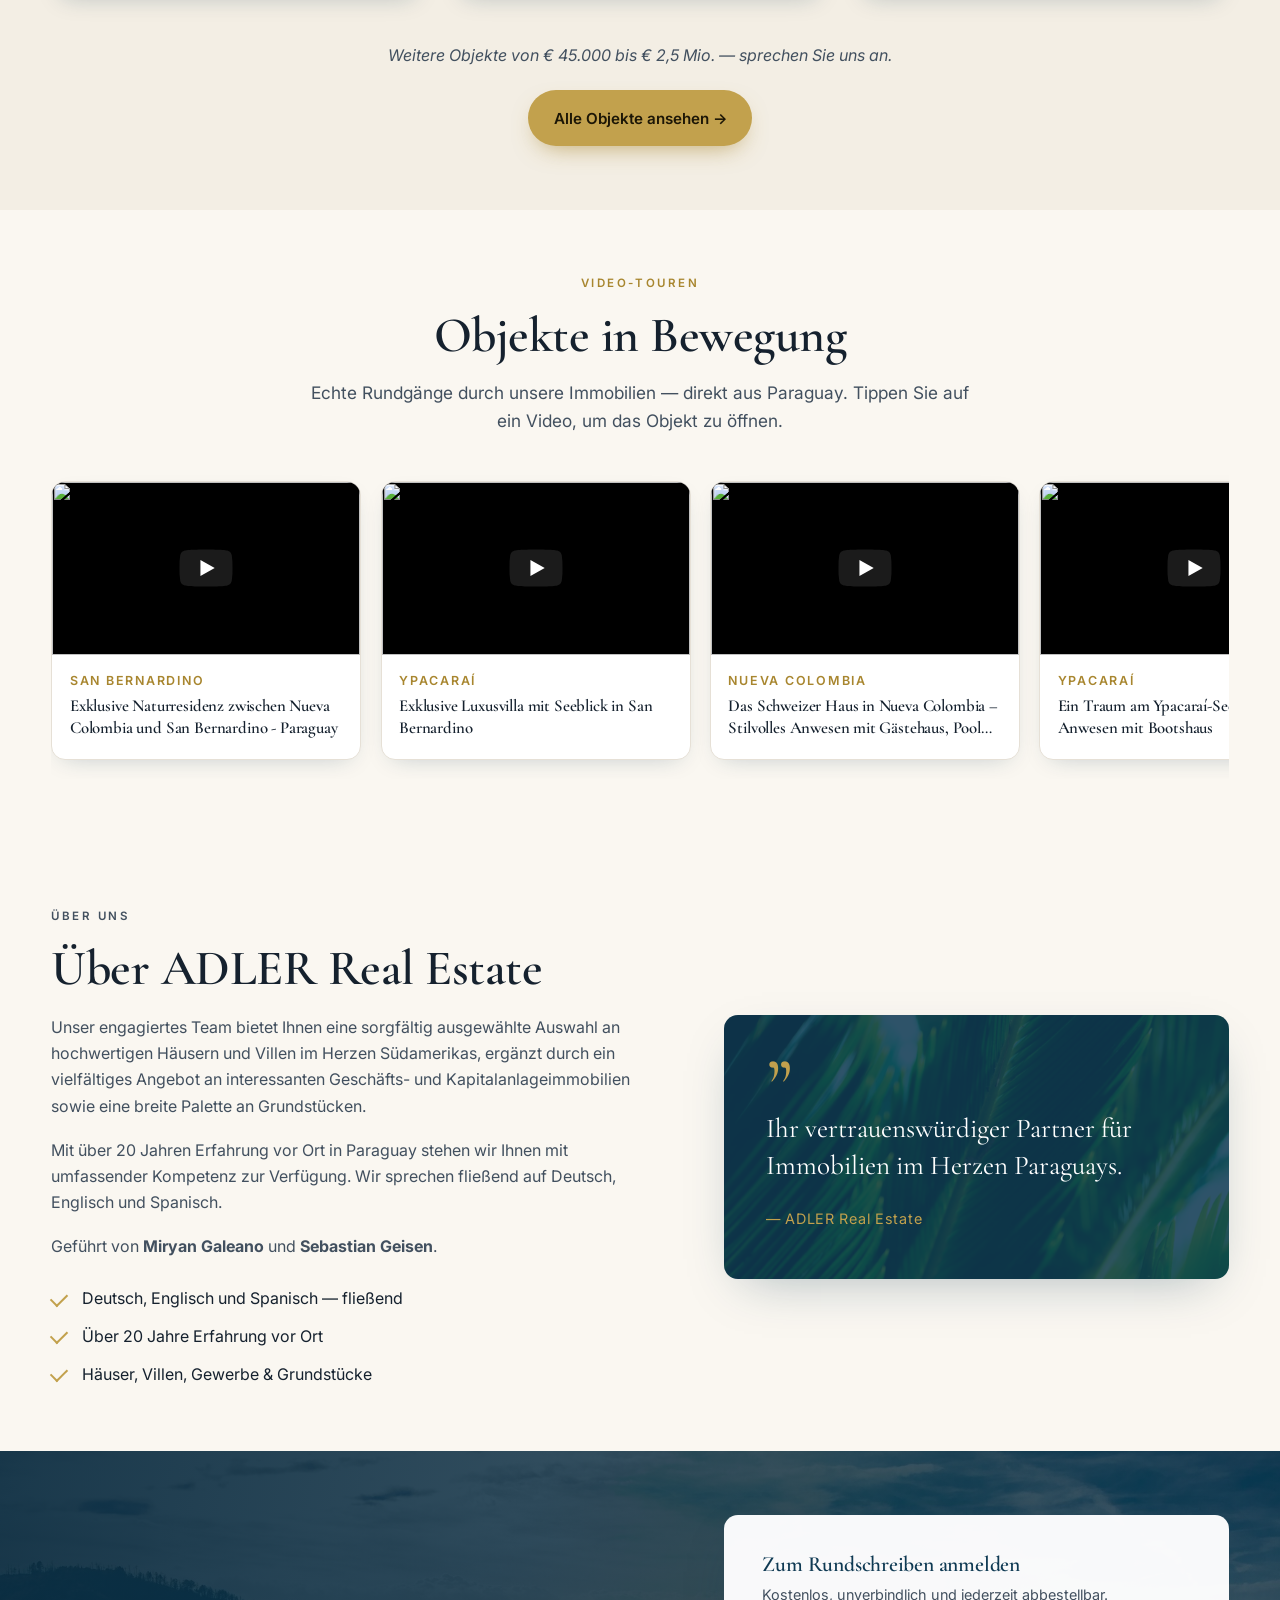
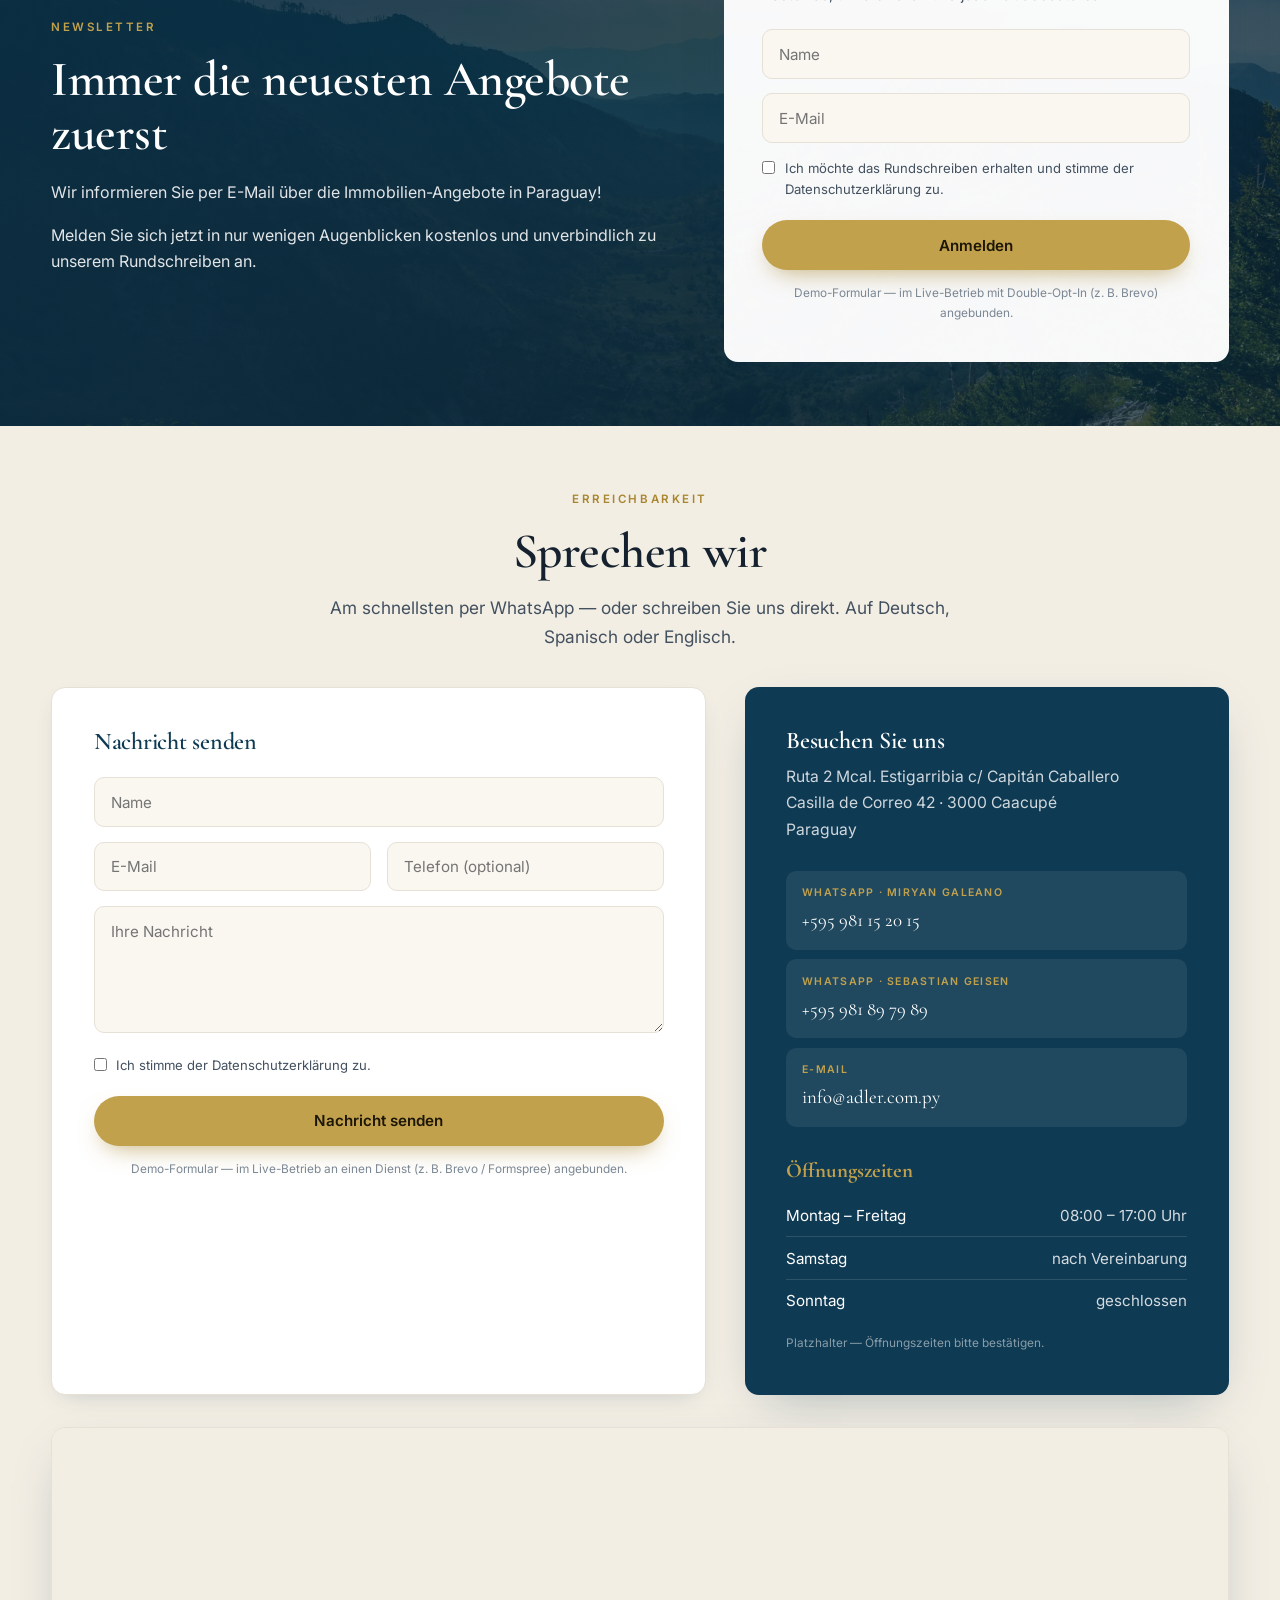
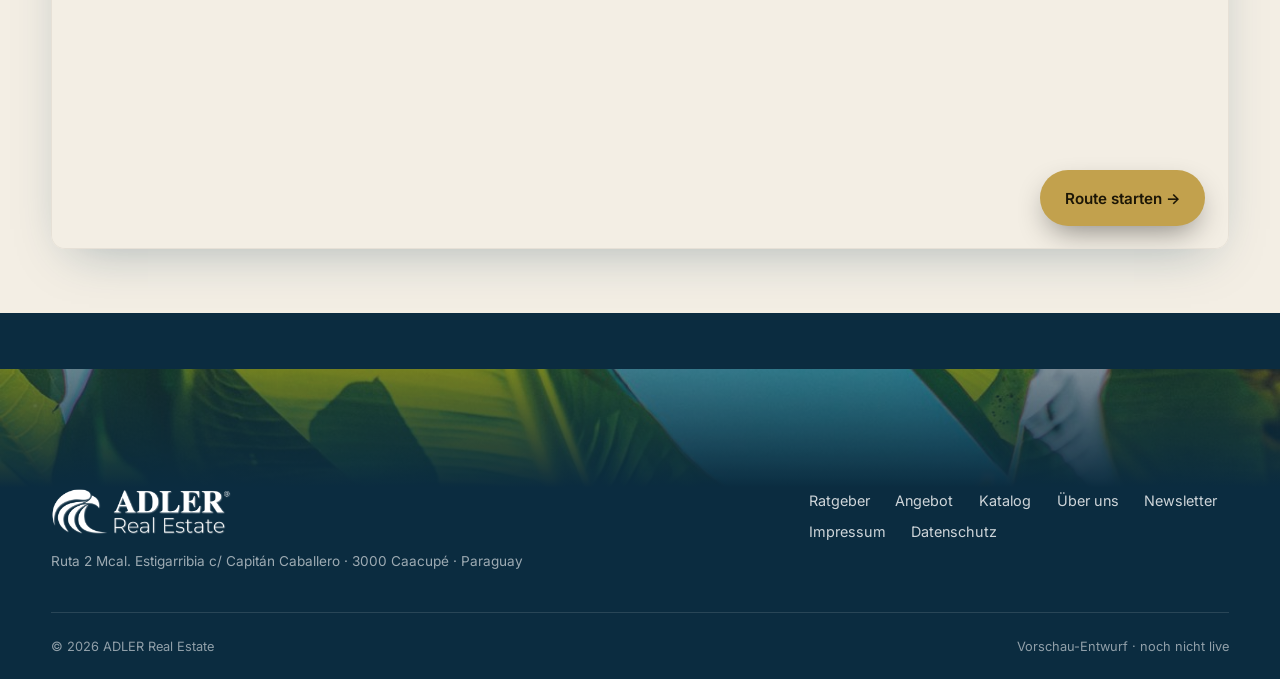
==== commit 2e4a496a: "Objekttexte mehrsprachig: Titel + Beschreibungen je Objekt nach ES/EN vorübersetzt (title/desc/descF" ====
--- a/index.html
+++ b/index.html
@@ -11,7 +11,7 @@
   <link rel="preconnect" href="https://fonts.googleapis.com" />
   <link rel="preconnect" href="https://fonts.gstatic.com" crossorigin />
   <link href="https://fonts.googleapis.com/css2?family=Cormorant+Garamond:ital,wght@0,400;0,500;0,600;0,700;1,400&family=Inter:wght@300;400;500;600;700&display=swap" rel="stylesheet" />
-  <link rel="stylesheet" href="assets/css/styles.css?v=13" />
+  <link rel="stylesheet" href="assets/css/styles.css?v=15" />
 </head>
 <body>
 
@@ -118,26 +118,26 @@
           <p class="section-intro" data-i18n="offer.intro">ADLER Real Estate ist Ihr vertrauenswürdiger Partner für Immobilien in Caacupé, Altos, Atyrá, Tobatí, Ypacaraí, Piribebuy, San Bernardino, Asunción und vielen weiteren Städten und Gemeinden im Herzen Paraguays.</p>
         </div>
         <div class="steps services">
-          <article class="step reveal">
+          <a class="step reveal" href="katalog.html?type=Villa%20%26%20Haus">
             <span class="step-ico" aria-hidden="true">⌂</span>
             <h3 data-i18n="offer.o1.t">Häuser &amp; Villen</h3>
             <p data-i18n="offer.o1.d">Eine sorgfältig ausgewählte Auswahl an hochwertigen Häusern und Villen im Herzen Südamerikas.</p>
-          </article>
-          <article class="step reveal">
+          </a>
+          <a class="step reveal" href="katalog.html?type=Gewerbe">
             <span class="step-ico" aria-hidden="true">◳</span>
             <h3 data-i18n="offer.o2.t">Gewerbe &amp; Kapitalanlagen</h3>
             <p data-i18n="offer.o2.d">Ein vielfältiges Angebot an interessanten Geschäfts- und Kapitalanlageimmobilien.</p>
-          </article>
-          <article class="step reveal">
+          </a>
+          <a class="step reveal" href="katalog.html?type=Grundst%C3%BCck">
             <span class="step-ico" aria-hidden="true">▱</span>
             <h3 data-i18n="offer.o3.t">Grundstücke</h3>
             <p data-i18n="offer.o3.d">Eine breite Palette an Grundstücken in den schönsten Lagen der Region.</p>
-          </article>
-          <article class="step reveal">
+          </a>
+          <a class="step reveal" href="#kontakt">
             <span class="step-ico" aria-hidden="true">✦</span>
             <h3 data-i18n="offer.o4.t">Persönliche Betreuung</h3>
             <p data-i18n="offer.o4.d">Über 20 Jahre Erfahrung vor Ort. Wir sprechen fließend Deutsch, Englisch und Spanisch.</p>
-          </article>
+          </a>
         </div>
       </div>
     </section>
@@ -336,7 +336,7 @@
     <svg viewBox="0 0 24 24" width="26" height="26" fill="currentColor"><path d="M12 2a10 10 0 0 0-8.5 15.3L2 22l4.8-1.4A10 10 0 1 0 12 2zm5.8 14.2c-.2.7-1.4 1.3-2 1.4-.5.1-1.2.1-1.9-.1-.4-.1-1-.3-1.7-.6-3-1.3-4.9-4.3-5-4.5-.2-.2-1.2-1.6-1.2-3 0-1.5.7-2.2 1-2.5.2-.3.5-.4.7-.4h.5c.2 0 .4 0 .6.5l.8 1.9c.1.2.1.4 0 .6l-.4.5-.3.3c-.2.2-.3.4-.2.7.2.5.9 1.6 1.9 2.4 1.2 1.1 2.2 1.4 2.5 1.5.2.1.5.1.7-.1l.8-1c.2-.3.4-.2.7-.1l1.9.9c.3.1.5.2.5.4.1.2.1.9-.1 1.5z"/></svg>
   </a>
 
-  <script src="assets/js/i18n.js?v=13"></script>
-  <script src="assets/js/app.js?v=13"></script>
+  <script src="assets/js/i18n.js?v=15"></script>
+  <script src="assets/js/app.js?v=15"></script>
 </body>
 </html>
--- a/assets/css/styles.css
+++ b/assets/css/styles.css
@@ -116,6 +116,9 @@
 .steps.services .step-ico{grid-column:1;grid-row:1 / 3;align-self:start;width:54px;height:54px;border-radius:14px;background:var(--gold);color:#fff;font-size:1.55rem;box-shadow:var(--shadow-sm)}
 .steps.services h3{grid-column:2;grid-row:1;margin:.2rem 0 .35rem}
 .steps.services p{grid-column:2;grid-row:2;margin:0}
+a.step{text-decoration:none;color:inherit;cursor:pointer}
+.steps.services a.step:hover{transform:translateY(-3px);box-shadow:var(--shadow);border-left-color:var(--gold-deep)}
+.steps.services a.step:hover .step-ico{background:var(--gold-deep)}
 .step h3{margin:.9rem 0 .6rem}
 .step p{color:var(--ink-soft);font-size:.95rem}
 
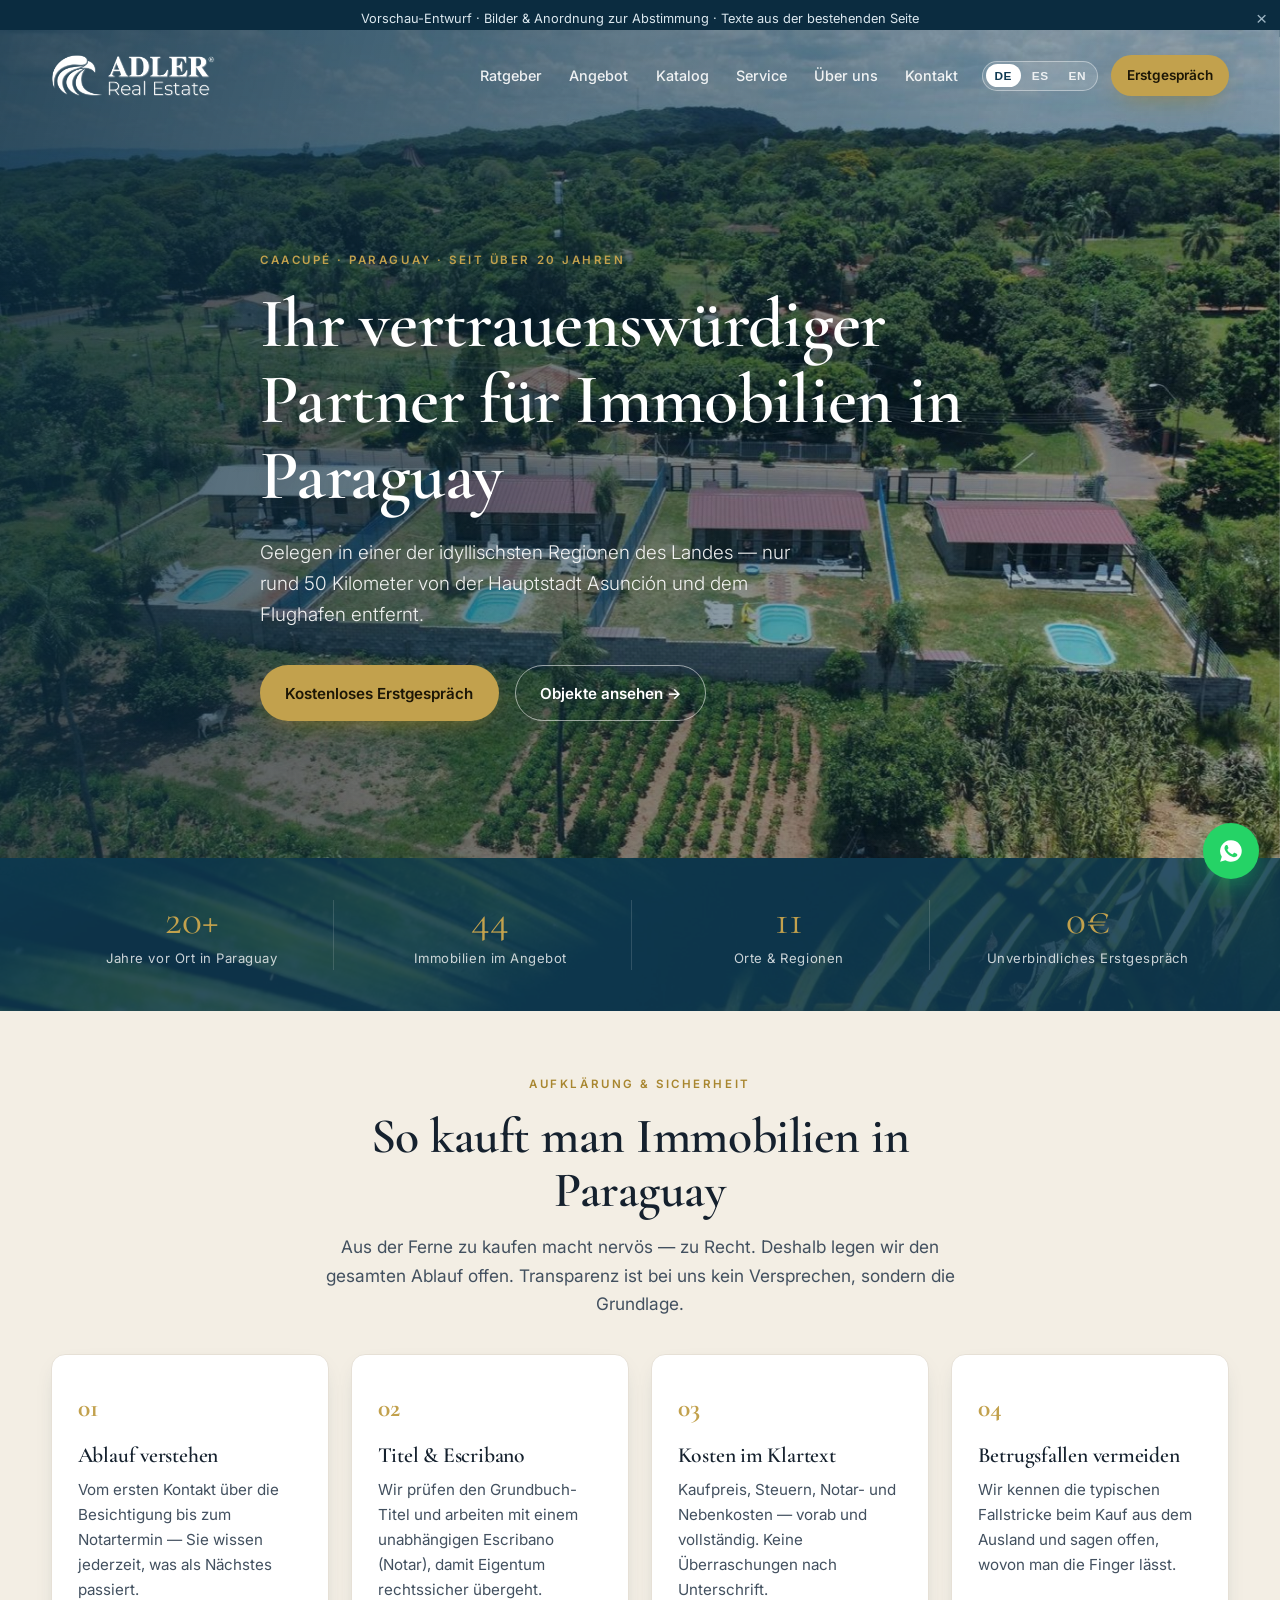
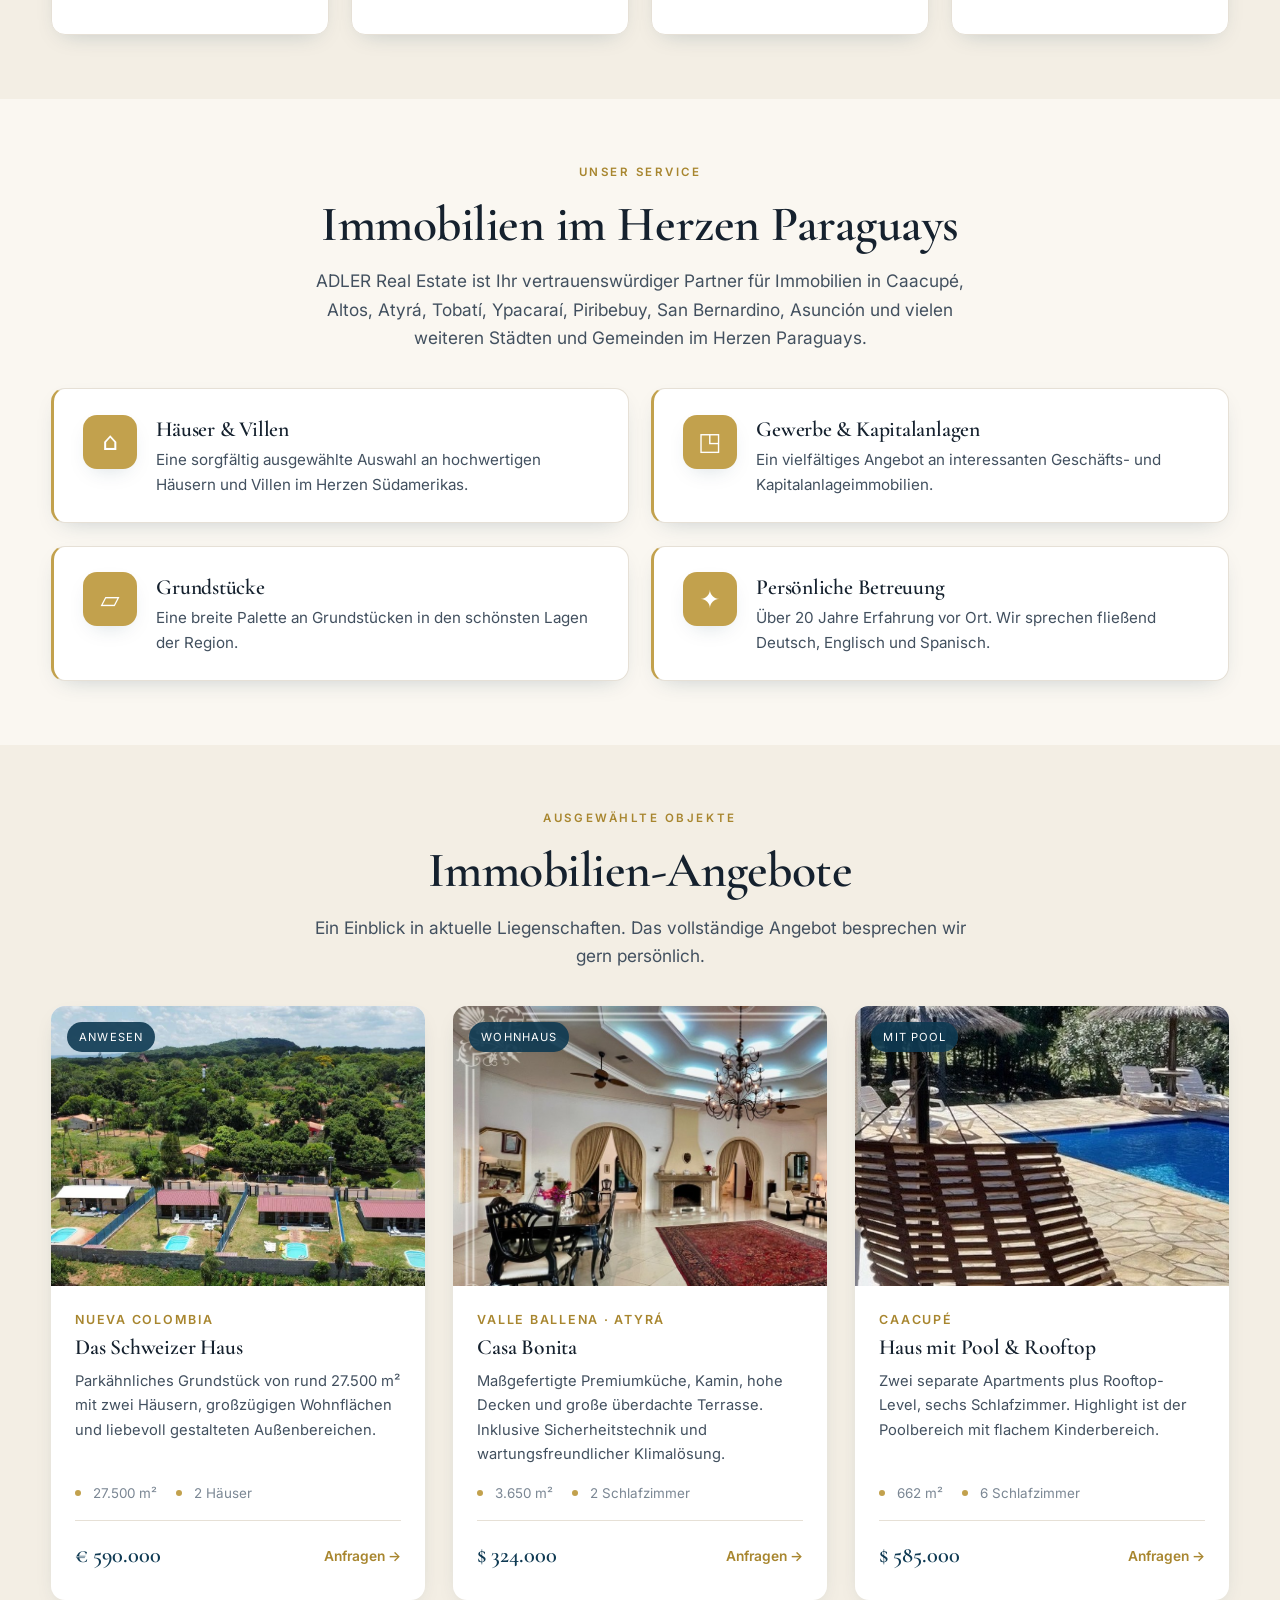
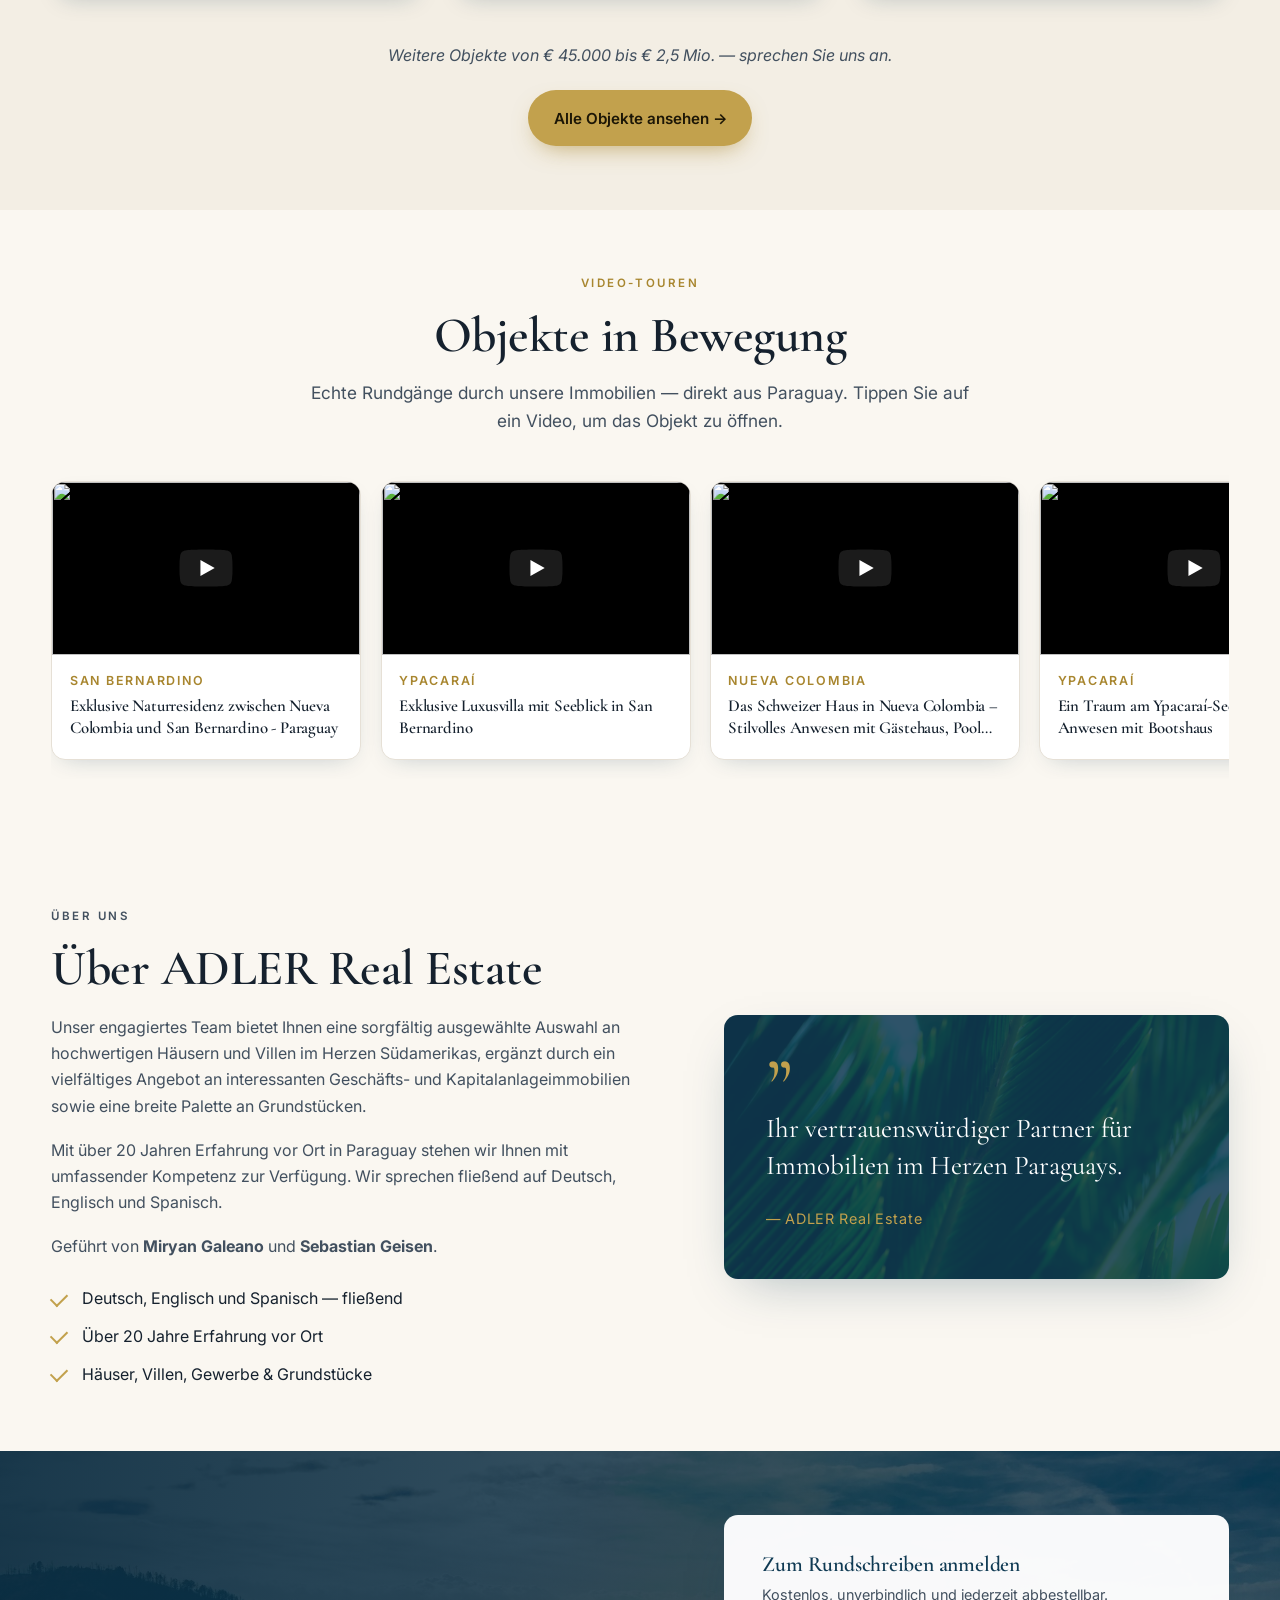
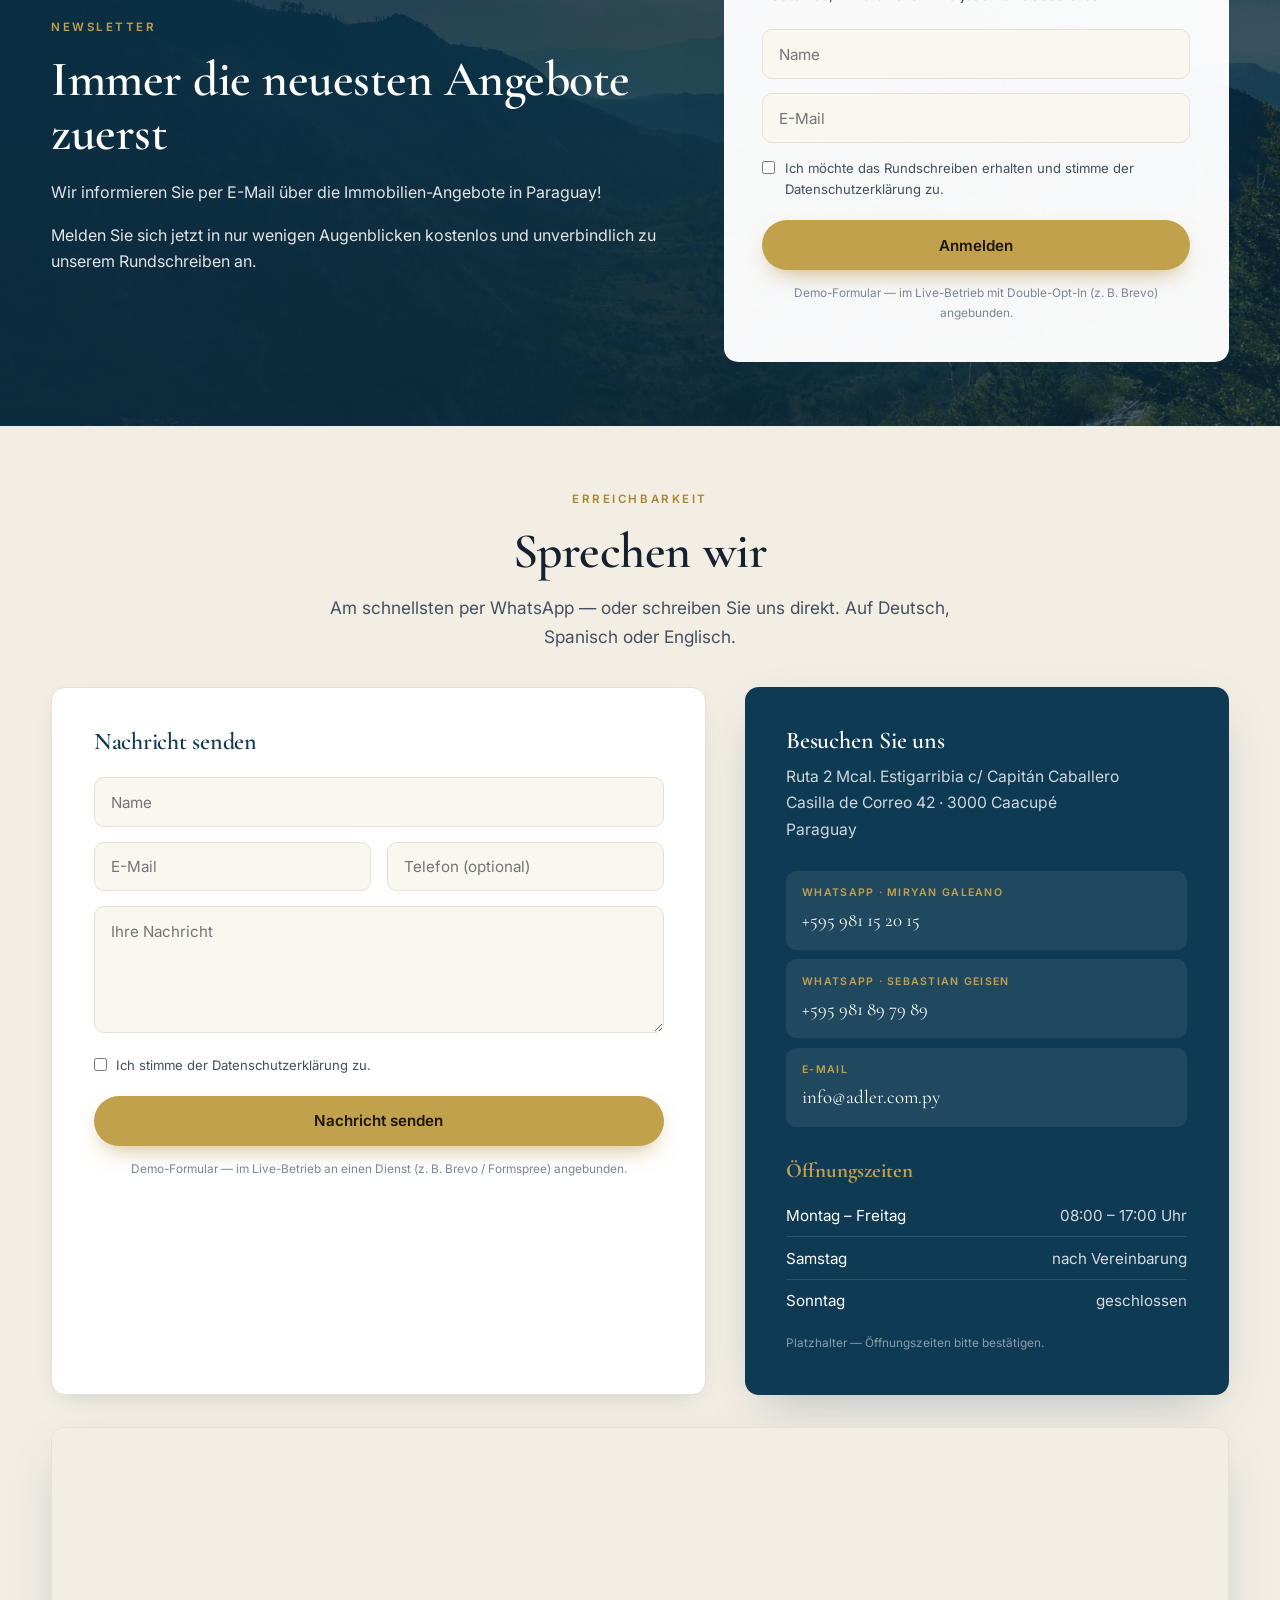
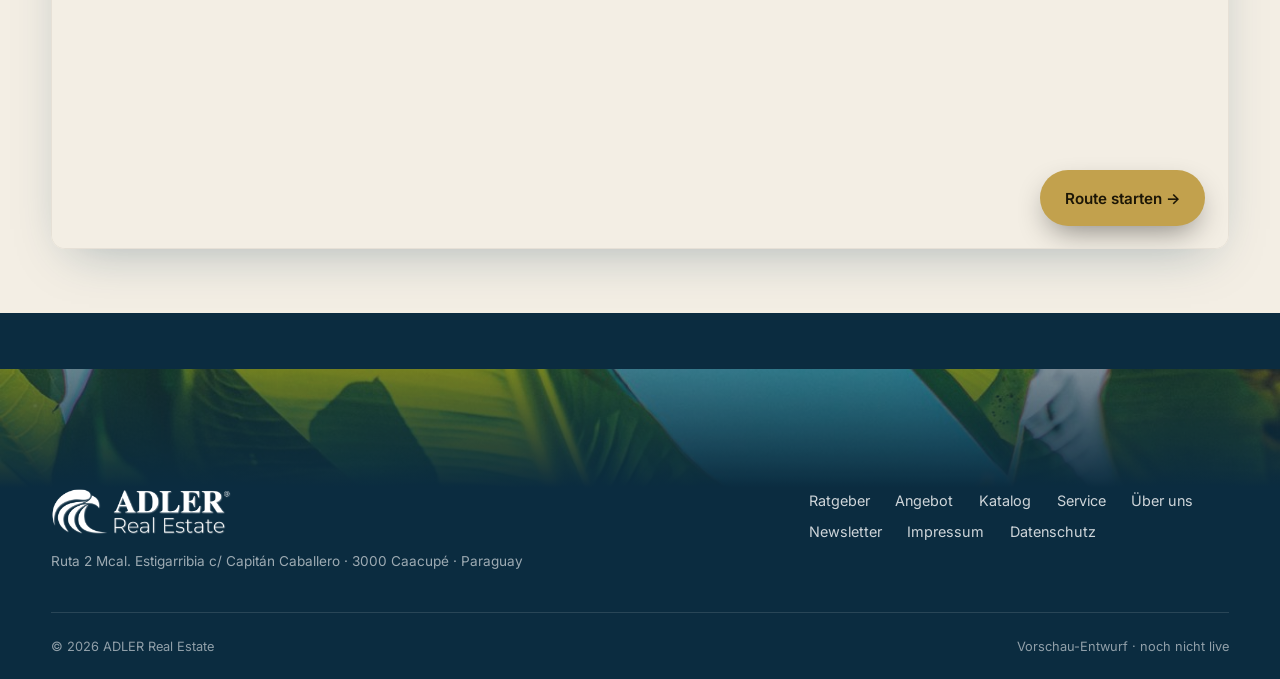
==== commit 394e3f50: "Animationen für 'So kauft man'-Karten (gestaffeltes Einblenden + Hover mit Akzentleiste/Nummer); Ser" ====
--- a/index.html
+++ b/index.html
@@ -8,10 +8,21 @@
   <link rel="apple-touch-icon" href="assets/img/favicon-180.png" />
   <title>ADLER Real Estate — Immobilien in Paraguay, ehrlich begleitet</title>
   <meta name="description" content="Immobilien in Paraguay mit über 20 Jahren Erfahrung vor Ort. Ehrliche Begleitung beim Kauf — Ablauf, Kosten und Sicherheit transparent erklärt. Deutsch · Español · English." />
+  <link rel="canonical" href="https://escapedeutschland.github.io/adler-real-estate/" />
+  <meta property="og:type" content="website" />
+  <meta property="og:site_name" content="ADLER Real Estate" />
+  <meta property="og:title" content="ADLER Real Estate — Immobilien in Paraguay" />
+  <meta property="og:description" content="Immobilien in Paraguay mit über 20 Jahren Erfahrung vor Ort. Ehrliche Begleitung beim Kauf — auf Deutsch, Spanisch und Englisch." />
+  <meta property="og:url" content="https://escapedeutschland.github.io/adler-real-estate/" />
+  <meta property="og:image" content="https://escapedeutschland.github.io/adler-real-estate/assets/img/hero.jpg" />
+  <meta name="twitter:card" content="summary_large_image" />
+  <script type="application/ld+json">
+  {"@context":"https://schema.org","@type":"RealEstateAgent","name":"ADLER Real Estate","image":"https://escapedeutschland.github.io/adler-real-estate/assets/img/logo.png","url":"https://escapedeutschland.github.io/adler-real-estate/","telephone":"+595981152015","email":"info@adler.com.py","address":{"@type":"PostalAddress","streetAddress":"Ruta 2 Mcal. Estigarribia c/ Capitán Caballero","addressLocality":"Caacupé","addressRegion":"Cordillera","postalCode":"3000","addressCountry":"PY"},"geo":{"@type":"GeoCoordinates","latitude":-25.3870371,"longitude":-57.1447589},"areaServed":"Paraguay","sameAs":["https://www.youtube.com/@ADLERpy","https://www.facebook.com/adlerparaguay/","https://www.adler.com.py"]}
+  </script>
   <link rel="preconnect" href="https://fonts.googleapis.com" />
   <link rel="preconnect" href="https://fonts.gstatic.com" crossorigin />
   <link href="https://fonts.googleapis.com/css2?family=Cormorant+Garamond:ital,wght@0,400;0,500;0,600;0,700;1,400&family=Inter:wght@300;400;500;600;700&display=swap" rel="stylesheet" />
-  <link rel="stylesheet" href="assets/css/styles.css?v=15" />
+  <link rel="stylesheet" href="assets/css/styles.css?v=16" />
 </head>
 <body>
 
@@ -33,6 +44,7 @@
         <a href="#kaufen" data-i18n="nav.guide">Ratgeber</a>
         <a href="#angebot" data-i18n="nav.offer">Angebot</a>
         <a href="katalog.html" data-i18n="nav.catalog">Katalog</a>
+        <a href="service.html" data-i18n="nav.service">Service</a>
         <a href="#ueber" data-i18n="nav.about">Über uns</a>
         <a href="#kontakt" data-i18n="nav.contact">Kontakt</a>
       </nav>
@@ -84,7 +96,7 @@
           <h2 data-i18n="buy.title">So kauft man Immobilien in Paraguay</h2>
           <p class="section-intro" data-i18n="buy.intro">Aus der Ferne zu kaufen macht nervös — zu Recht. Deshalb legen wir den gesamten Ablauf offen. Transparenz ist bei uns kein Versprechen, sondern die Grundlage.</p>
         </div>
-        <div class="steps">
+        <div class="steps process">
           <article class="step reveal">
             <span class="step-num">01</span>
             <h3 data-i18n="buy.s1.t">Ablauf verstehen</h3>
@@ -316,6 +328,7 @@
         <a href="#kaufen" data-i18n="nav.guide">Ratgeber</a>
         <a href="#angebot" data-i18n="nav.offer">Angebot</a>
         <a href="katalog.html" data-i18n="nav.catalog">Katalog</a>
+        <a href="service.html" data-i18n="nav.service">Service</a>
         <a href="#ueber" data-i18n="nav.about">Über uns</a>
         <a href="#newsletter" data-i18n="nav.news">Newsletter</a>
         <a href="impressum.html" data-i18n="footer.imprint">Impressum</a>
@@ -336,7 +349,7 @@
     <svg viewBox="0 0 24 24" width="26" height="26" fill="currentColor"><path d="M12 2a10 10 0 0 0-8.5 15.3L2 22l4.8-1.4A10 10 0 1 0 12 2zm5.8 14.2c-.2.7-1.4 1.3-2 1.4-.5.1-1.2.1-1.9-.1-.4-.1-1-.3-1.7-.6-3-1.3-4.9-4.3-5-4.5-.2-.2-1.2-1.6-1.2-3 0-1.5.7-2.2 1-2.5.2-.3.5-.4.7-.4h.5c.2 0 .4 0 .6.5l.8 1.9c.1.2.1.4 0 .6l-.4.5-.3.3c-.2.2-.3.4-.2.7.2.5.9 1.6 1.9 2.4 1.2 1.1 2.2 1.4 2.5 1.5.2.1.5.1.7-.1l.8-1c.2-.3.4-.2.7-.1l1.9.9c.3.1.5.2.5.4.1.2.1.9-.1 1.5z"/></svg>
   </a>
 
-  <script src="assets/js/i18n.js?v=15"></script>
-  <script src="assets/js/app.js?v=15"></script>
+  <script src="assets/js/i18n.js?v=16"></script>
+  <script src="assets/js/app.js?v=16"></script>
 </body>
 </html>
--- a/assets/css/styles.css
+++ b/assets/css/styles.css
@@ -109,6 +109,20 @@
 .step{background:var(--white);border:1px solid var(--line);border-radius:var(--radius);padding:2rem 1.6rem;box-shadow:var(--shadow-sm);transition:.3s}
 .step:hover{transform:translateY(-5px);box-shadow:var(--shadow)}
 .step-num{font-family:var(--serif);font-size:1.6rem;color:var(--gold);font-weight:700}
+/* "So kauft man" — kühlere Auftauch- + Hover-Animation */
+.steps.process .step{position:relative;overflow:hidden;transition:transform .35s cubic-bezier(.2,.8,.2,1),box-shadow .35s ease,border-color .3s ease}
+.steps.process .step::before{content:"";position:absolute;inset:0 0 auto 0;height:3px;background:linear-gradient(90deg,var(--gold),var(--gold-deep));transform:scaleX(0);transform-origin:left;transition:transform .45s cubic-bezier(.2,.8,.2,1)}
+.steps.process .step:hover{transform:translateY(-8px);box-shadow:0 18px 42px rgba(15,58,83,.16);border-color:var(--gold)}
+.steps.process .step:hover::before{transform:scaleX(1)}
+.steps.process .step .step-num{display:inline-block;transition:transform .4s cubic-bezier(.2,.8,.2,1),color .3s ease}
+.steps.process .step:hover .step-num{transform:scale(1.22) translateY(-2px);color:var(--gold-deep)}
+.steps.process .step.reveal{opacity:0;transform:none}
+.steps.process .step.reveal.in{animation:cardIn .6s cubic-bezier(.2,.8,.2,1) both}
+.steps.process .step.reveal.in:nth-child(1){animation-delay:.04s}
+.steps.process .step.reveal.in:nth-child(2){animation-delay:.14s}
+.steps.process .step.reveal.in:nth-child(3){animation-delay:.24s}
+.steps.process .step.reveal.in:nth-child(4){animation-delay:.34s}
+@keyframes cardIn{0%{opacity:0;transform:translateY(46px) scale(.93)}60%{opacity:1}100%{opacity:1;transform:translateY(0) scale(1)}}
 .step-ico{display:inline-flex;align-items:center;justify-content:center;width:48px;height:48px;border-radius:50%;background:var(--cream-2);color:var(--gold-deep);font-size:1.4rem;line-height:1}
 /* Angebot/Service: horizontale Karten (Icon links) — optisch anders als die nummerierten Schritte */
 .steps.services{grid-template-columns:repeat(2,1fr);gap:1.4rem}
@@ -117,6 +131,18 @@
 .steps.services h3{grid-column:2;grid-row:1;margin:.2rem 0 .35rem}
 .steps.services p{grid-column:2;grid-row:2;margin:0}
 a.step{text-decoration:none;color:inherit;cursor:pointer}
+/* Service-Unterseite */
+.svc-grid{display:grid;grid-template-columns:repeat(2,1fr);gap:1.5rem}
+.svc-card{background:var(--white);border:1px solid var(--line);border-radius:var(--radius);padding:1.9rem;box-shadow:var(--shadow-sm);display:flex;flex-direction:column;transition:transform .3s ease,box-shadow .3s ease}
+.svc-card:hover{transform:translateY(-5px);box-shadow:var(--shadow)}
+.svc-card .step-ico{width:52px;height:52px;border-radius:14px;background:var(--gold);color:#fff;font-size:1.5rem;display:inline-flex;align-items:center;justify-content:center;margin-bottom:1rem}
+.svc-card h3{margin:0 0 .5rem}
+.svc-card p{color:var(--ink-soft);font-size:.97rem;margin:0;line-height:1.65}
+.svc-price{margin-top:1.1rem;align-self:flex-start;background:var(--cream-2);color:var(--gold-deep);font-weight:600;font-size:.84rem;padding:.45rem .85rem;border-radius:999px}
+.svc-cta{text-align:center;margin-top:2.6rem;background:linear-gradient(135deg,var(--cream-2),var(--white));border:1px solid var(--line);border-radius:var(--radius);padding:2.4rem 1.5rem}
+.svc-cta h2{margin:0 0 .5rem}
+.svc-cta p{color:var(--ink-soft);margin:0 0 1.3rem}
+@media(max-width:760px){.svc-grid{grid-template-columns:1fr}}
 .steps.services a.step:hover{transform:translateY(-3px);box-shadow:var(--shadow);border-left-color:var(--gold-deep)}
 .steps.services a.step:hover .step-ico{background:var(--gold-deep)}
 .step h3{margin:.9rem 0 .6rem}
@@ -269,6 +295,7 @@
 @media (prefers-reduced-motion:reduce){
   *{animation:none!important}
   .reveal{opacity:1;transform:none;transition:none}
+  .steps.process .step.reveal{opacity:1!important}
 }
 
 /* ===== Catalog & Detail ===== */
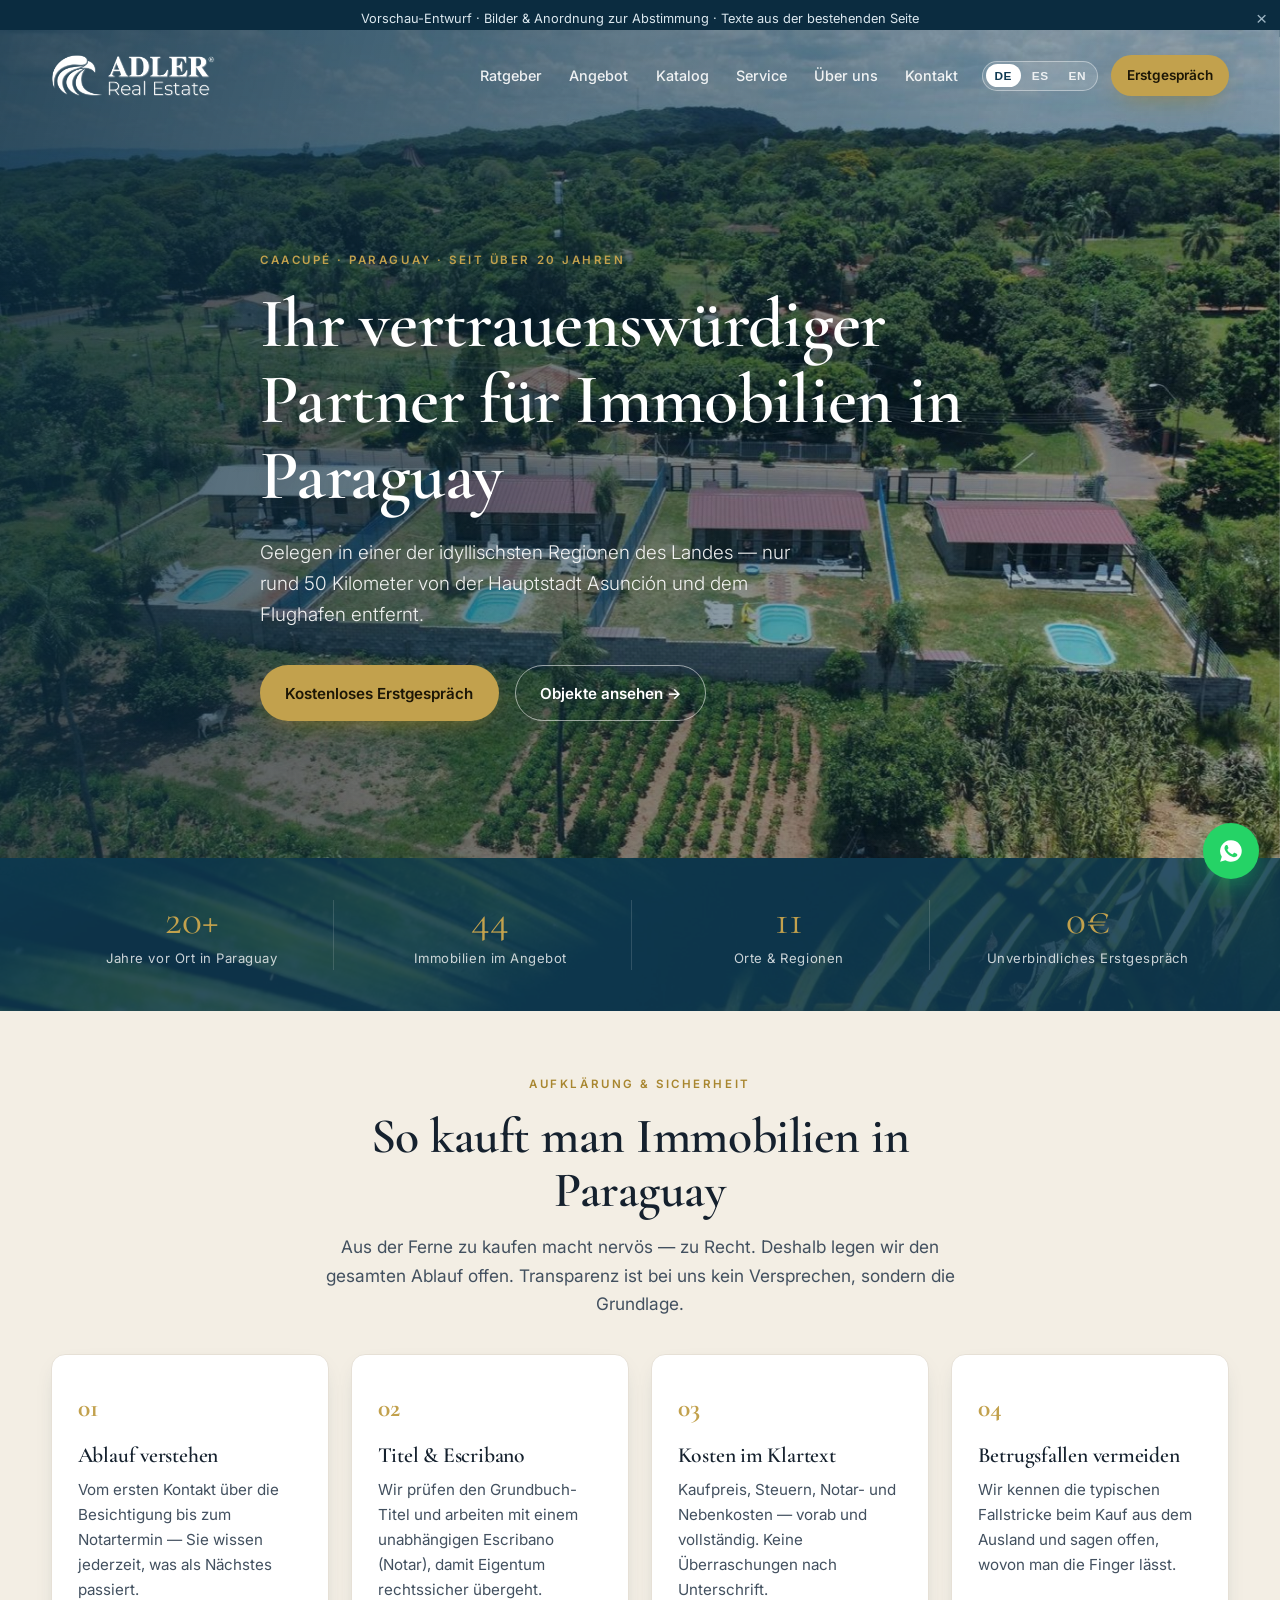
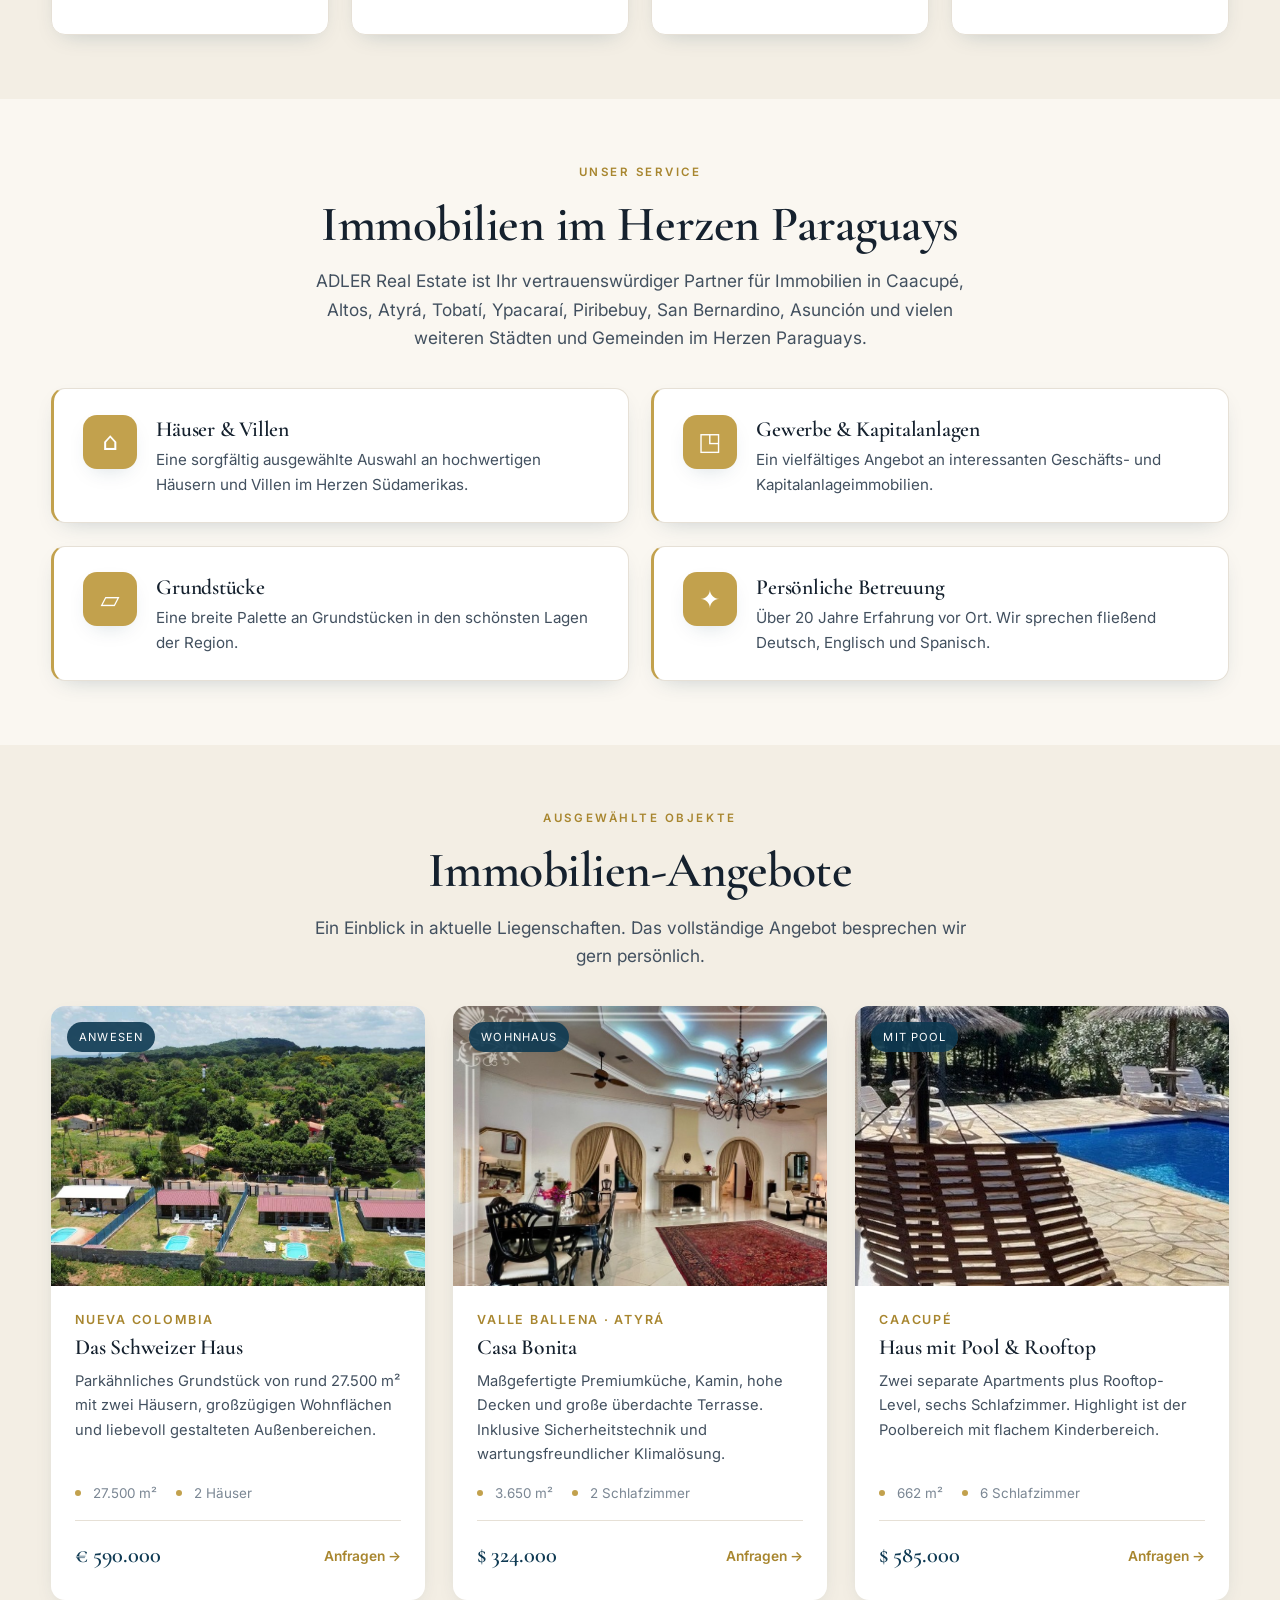
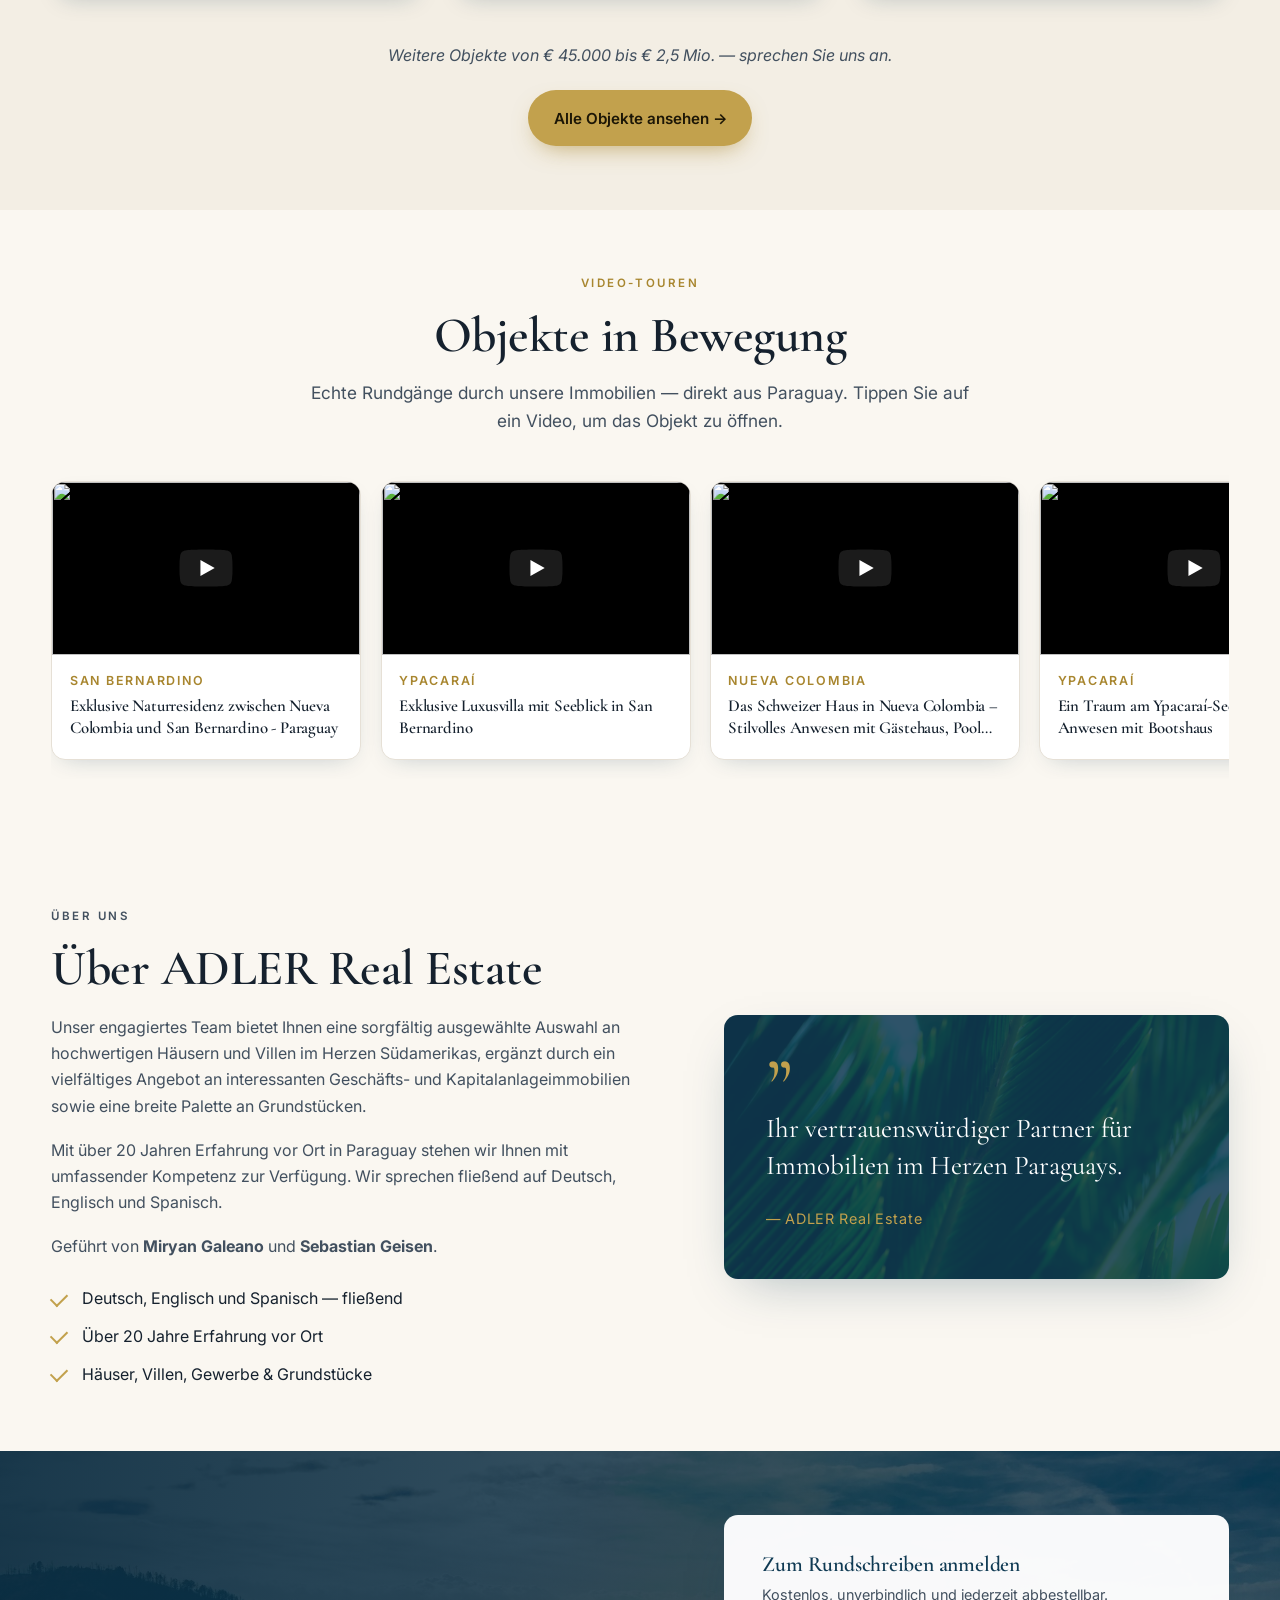
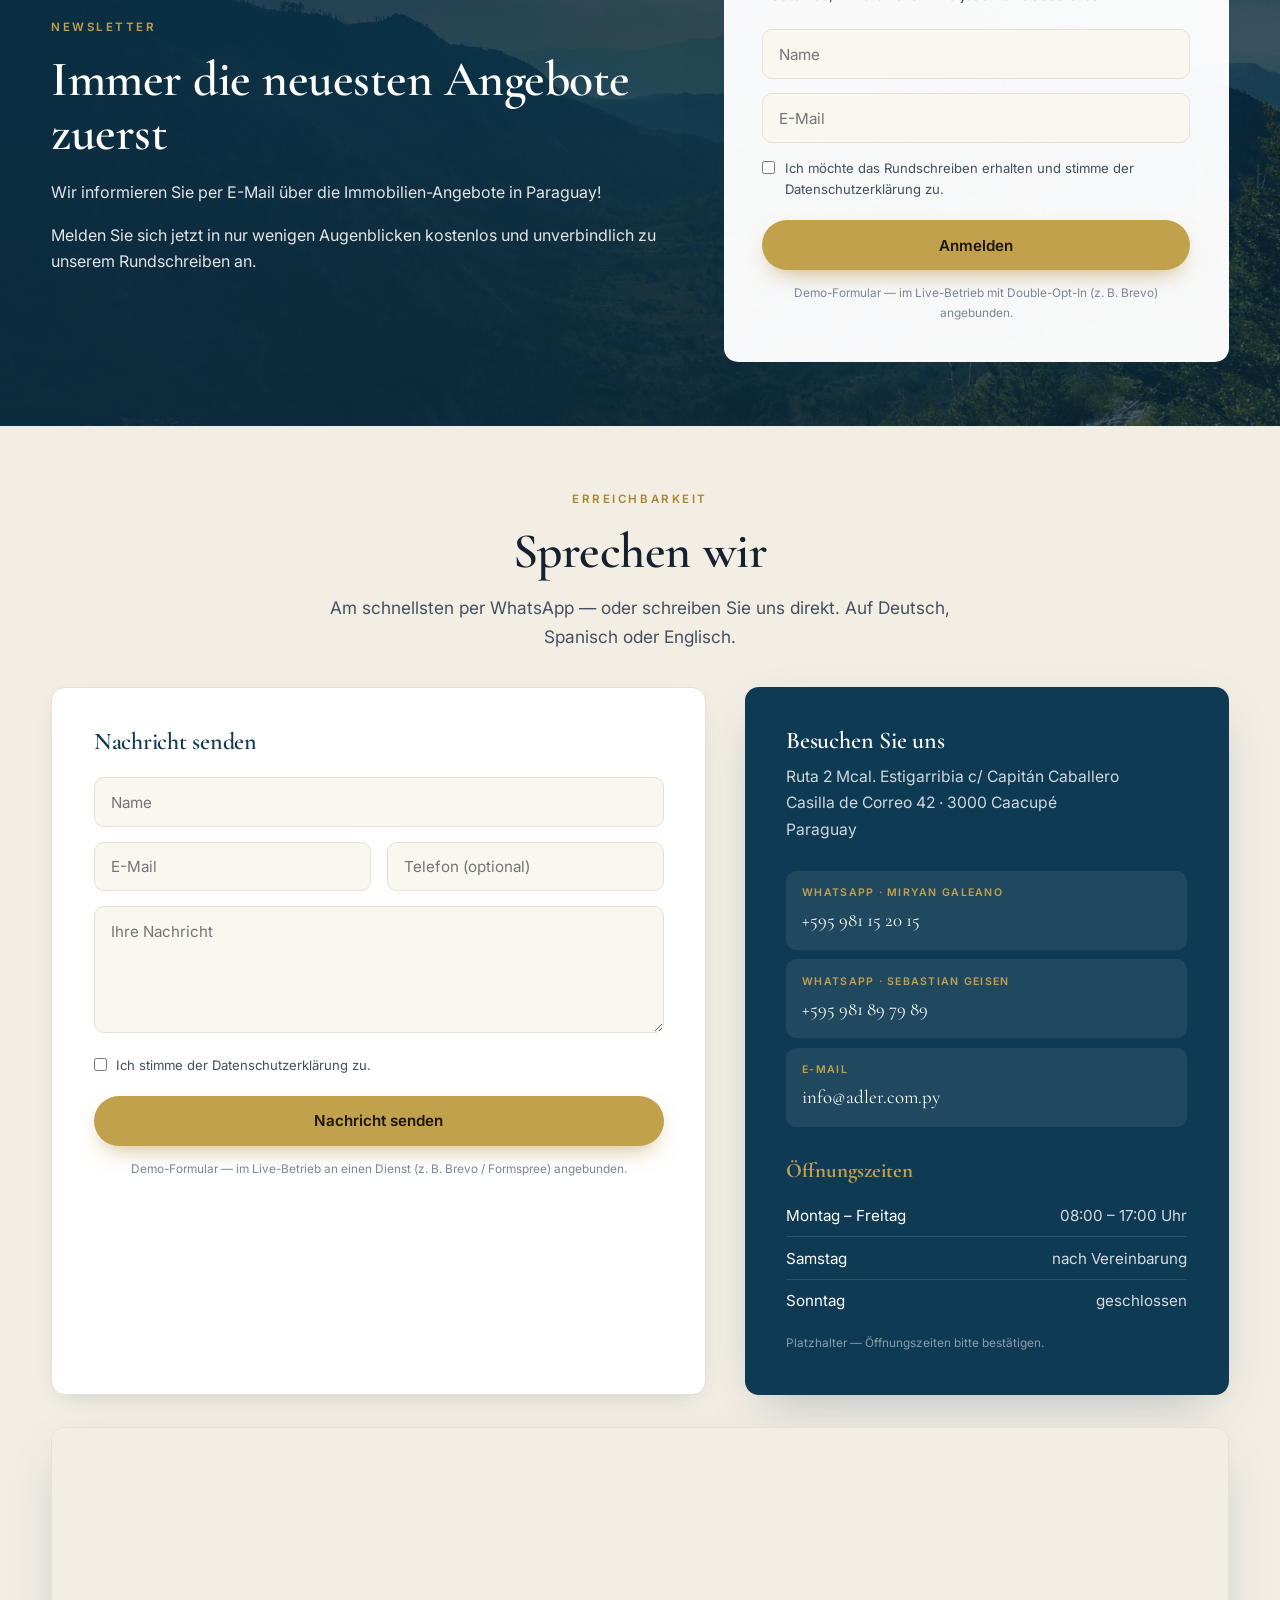
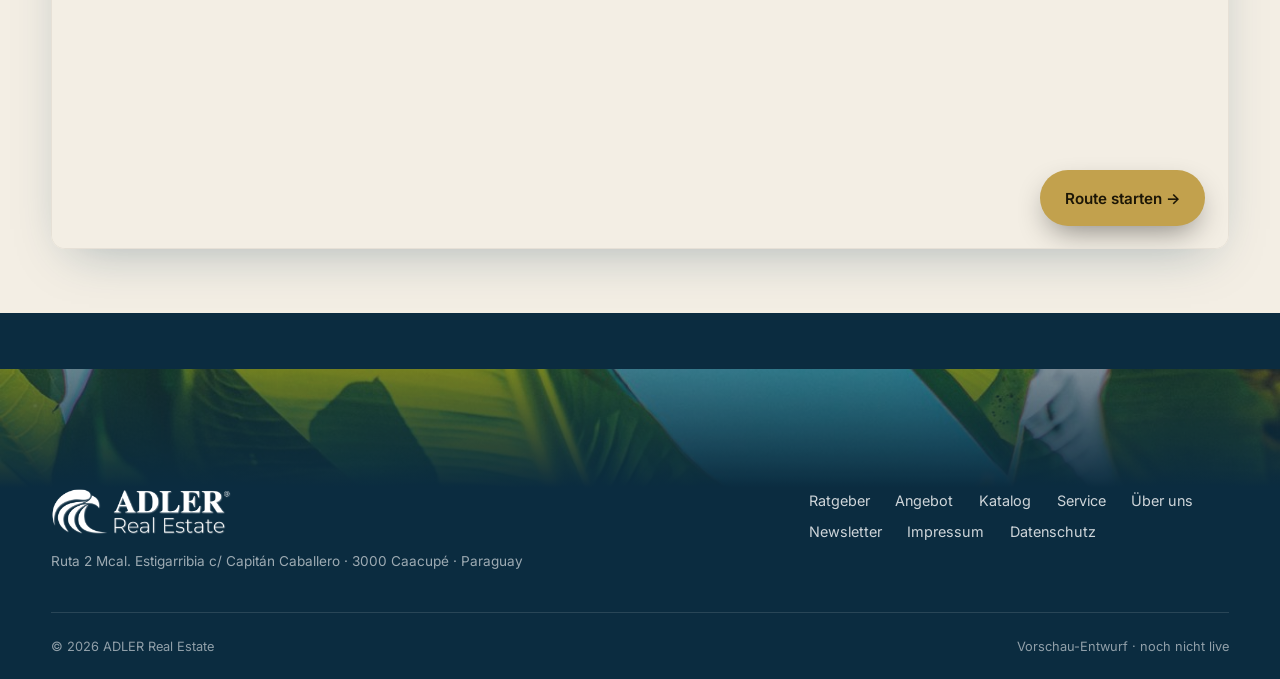
==== commit 6102021e: "Service: Drohnen-Videos (3 YouTube, von seiner Originalseite) unter 'Überzeugen Sie sich...' als Laz" ====
--- a/index.html
+++ b/index.html
@@ -22,7 +22,7 @@
   <link rel="preconnect" href="https://fonts.googleapis.com" />
   <link rel="preconnect" href="https://fonts.gstatic.com" crossorigin />
   <link href="https://fonts.googleapis.com/css2?family=Cormorant+Garamond:ital,wght@0,400;0,500;0,600;0,700;1,400&family=Inter:wght@300;400;500;600;700&display=swap" rel="stylesheet" />
-  <link rel="stylesheet" href="assets/css/styles.css?v=16" />
+  <link rel="stylesheet" href="assets/css/styles.css?v=18" />
 </head>
 <body>
 
@@ -349,7 +349,7 @@
     <svg viewBox="0 0 24 24" width="26" height="26" fill="currentColor"><path d="M12 2a10 10 0 0 0-8.5 15.3L2 22l4.8-1.4A10 10 0 1 0 12 2zm5.8 14.2c-.2.7-1.4 1.3-2 1.4-.5.1-1.2.1-1.9-.1-.4-.1-1-.3-1.7-.6-3-1.3-4.9-4.3-5-4.5-.2-.2-1.2-1.6-1.2-3 0-1.5.7-2.2 1-2.5.2-.3.5-.4.7-.4h.5c.2 0 .4 0 .6.5l.8 1.9c.1.2.1.4 0 .6l-.4.5-.3.3c-.2.2-.3.4-.2.7.2.5.9 1.6 1.9 2.4 1.2 1.1 2.2 1.4 2.5 1.5.2.1.5.1.7-.1l.8-1c.2-.3.4-.2.7-.1l1.9.9c.3.1.5.2.5.4.1.2.1.9-.1 1.5z"/></svg>
   </a>
 
-  <script src="assets/js/i18n.js?v=16"></script>
-  <script src="assets/js/app.js?v=16"></script>
+  <script src="assets/js/i18n.js?v=18"></script>
+  <script src="assets/js/app.js?v=18"></script>
 </body>
 </html>
--- a/assets/css/styles.css
+++ b/assets/css/styles.css
@@ -143,6 +143,28 @@
 .svc-cta h2{margin:0 0 .5rem}
 .svc-cta p{color:var(--ink-soft);margin:0 0 1.3rem}
 @media(max-width:760px){.svc-grid{grid-template-columns:1fr}}
+/* Service-Unterseite: ausführliche Bild-Text-Reihen */
+.svc-row{display:grid;grid-template-columns:1fr 1fr;gap:2.6rem;align-items:center;margin-bottom:3rem}
+.svc-txt{min-width:0}
+.svc-txt h2{font-size:clamp(1.4rem,2.4vw,1.85rem);margin:0 0 .6rem}
+.svc-txt>p{color:var(--ink-soft);line-height:1.75;margin:0 0 .9rem}
+.svc-img{width:100%;border-radius:var(--radius);box-shadow:var(--shadow);display:block;aspect-ratio:16/10;object-fit:cover;border:1px solid var(--line)}
+.svc-row--rev .svc-fig{order:2}
+.svc-bullets{list-style:none;display:grid;gap:.5rem;margin:.4rem 0 1rem}
+.svc-bullets li{position:relative;padding-left:1.6rem;color:var(--ink-soft)}
+.svc-bullets li::before{content:"";position:absolute;left:0;top:.55em;width:7px;height:7px;border-radius:50%;background:var(--gold)}
+.svc-sublabel{font-weight:600;color:var(--ink);margin:.3rem 0 .2rem}
+.svc-note{font-style:italic;color:var(--ink-soft);font-size:.95rem}
+.svc-videos{display:grid;grid-template-columns:repeat(3,1fr);gap:1rem;margin:0 0 1rem}
+.svc-videos .video-facade{box-shadow:var(--shadow-sm)}
+.svc-aerials{display:grid;grid-template-columns:repeat(3,1fr);gap:1rem;margin:1.6rem 0 0}
+.svc-aerials img{width:100%;aspect-ratio:16/10;object-fit:cover;border-radius:12px;box-shadow:var(--shadow-sm);display:block}
+.svc-gcap{text-align:center;color:var(--ink-soft);font-size:.92rem;margin:0 0 .8rem}
+.svc-partners{display:grid;grid-template-columns:repeat(3,1fr);gap:1.2rem;margin-top:1.2rem}
+.svc-partner{background:var(--white);border:1px solid var(--line);border-left:3px solid var(--gold);border-radius:var(--radius);padding:1.3rem}
+.svc-partner h4{margin:0 0 .35rem;font-family:var(--sans);font-size:1rem}
+.svc-partner p{font-size:.9rem;color:var(--ink-soft);margin:0;line-height:1.55}
+@media(max-width:760px){.svc-row{grid-template-columns:1fr;gap:1.4rem}.svc-row--rev .svc-fig{order:0}.svc-videos{grid-template-columns:1fr}.svc-aerials{grid-template-columns:1fr}.svc-partners{grid-template-columns:1fr}}
 .steps.services a.step:hover{transform:translateY(-3px);box-shadow:var(--shadow);border-left-color:var(--gold-deep)}
 .steps.services a.step:hover .step-ico{background:var(--gold-deep)}
 .step h3{margin:.9rem 0 .6rem}
